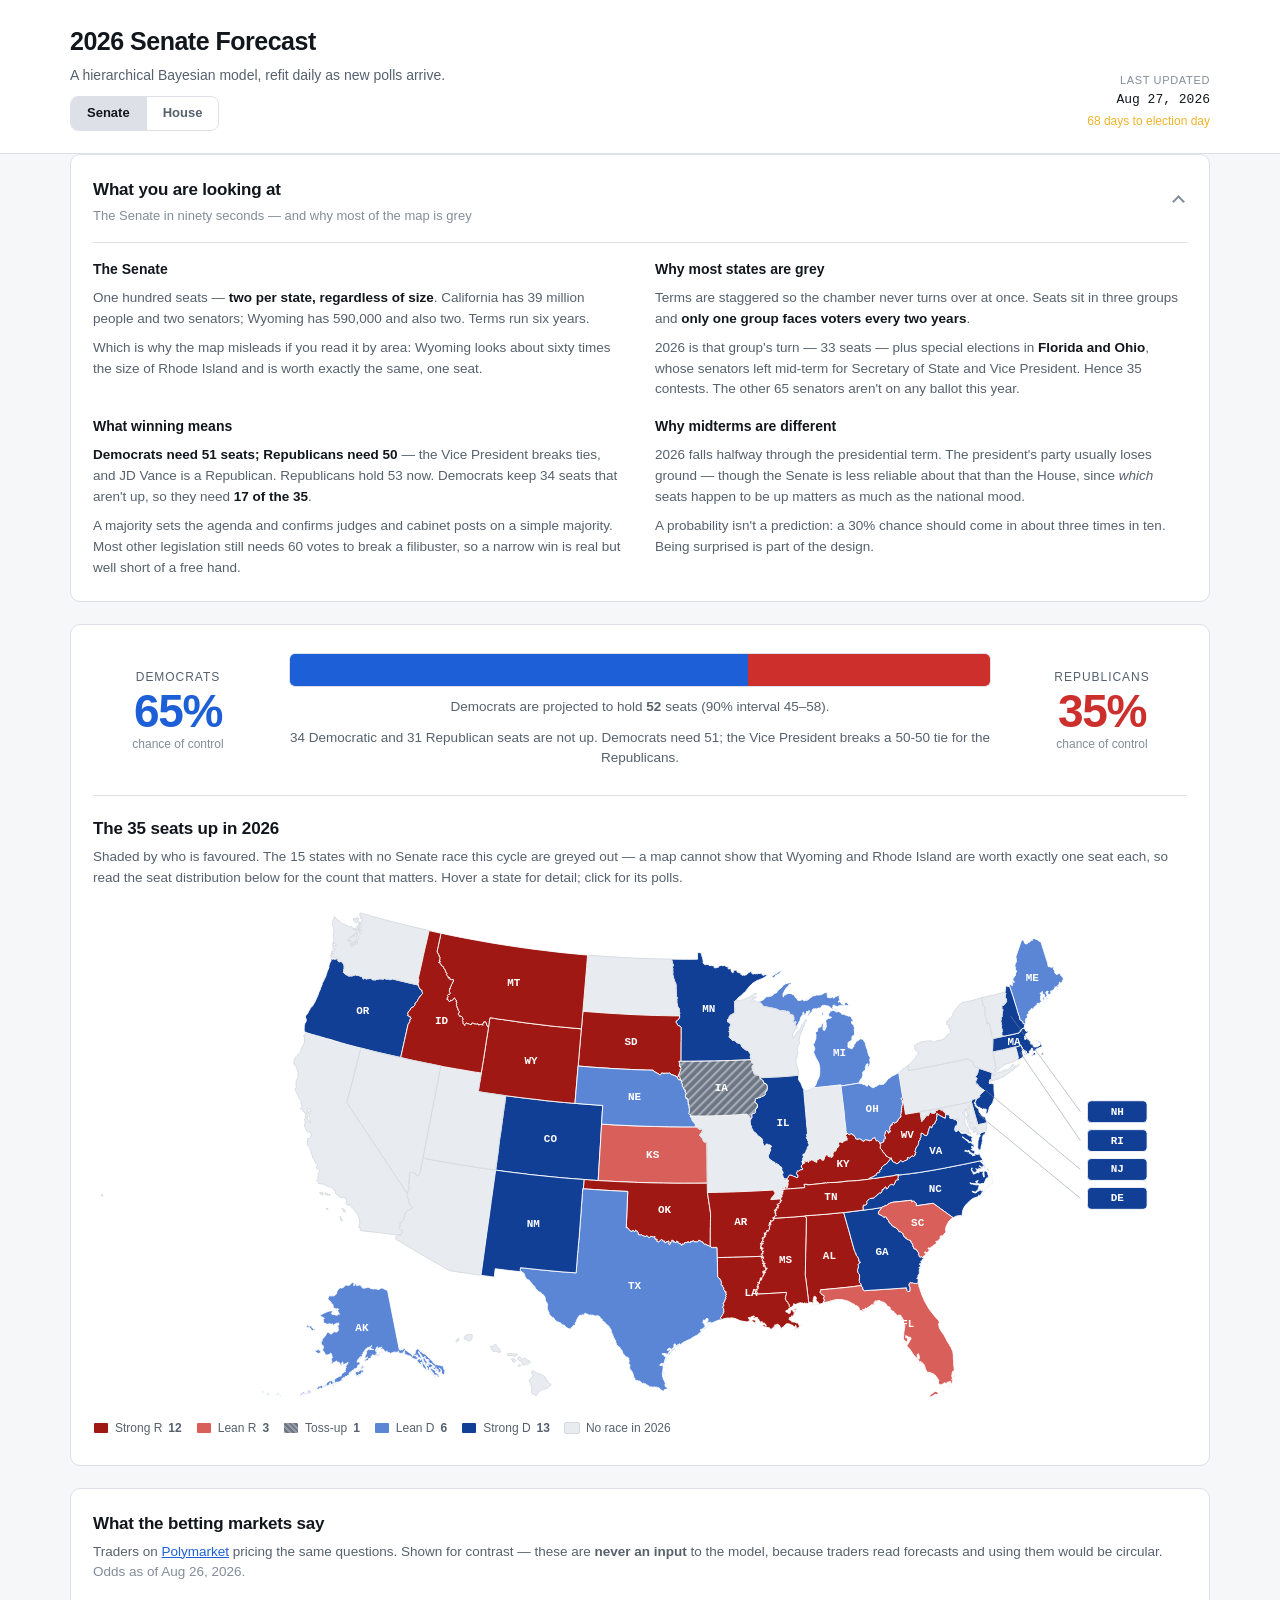
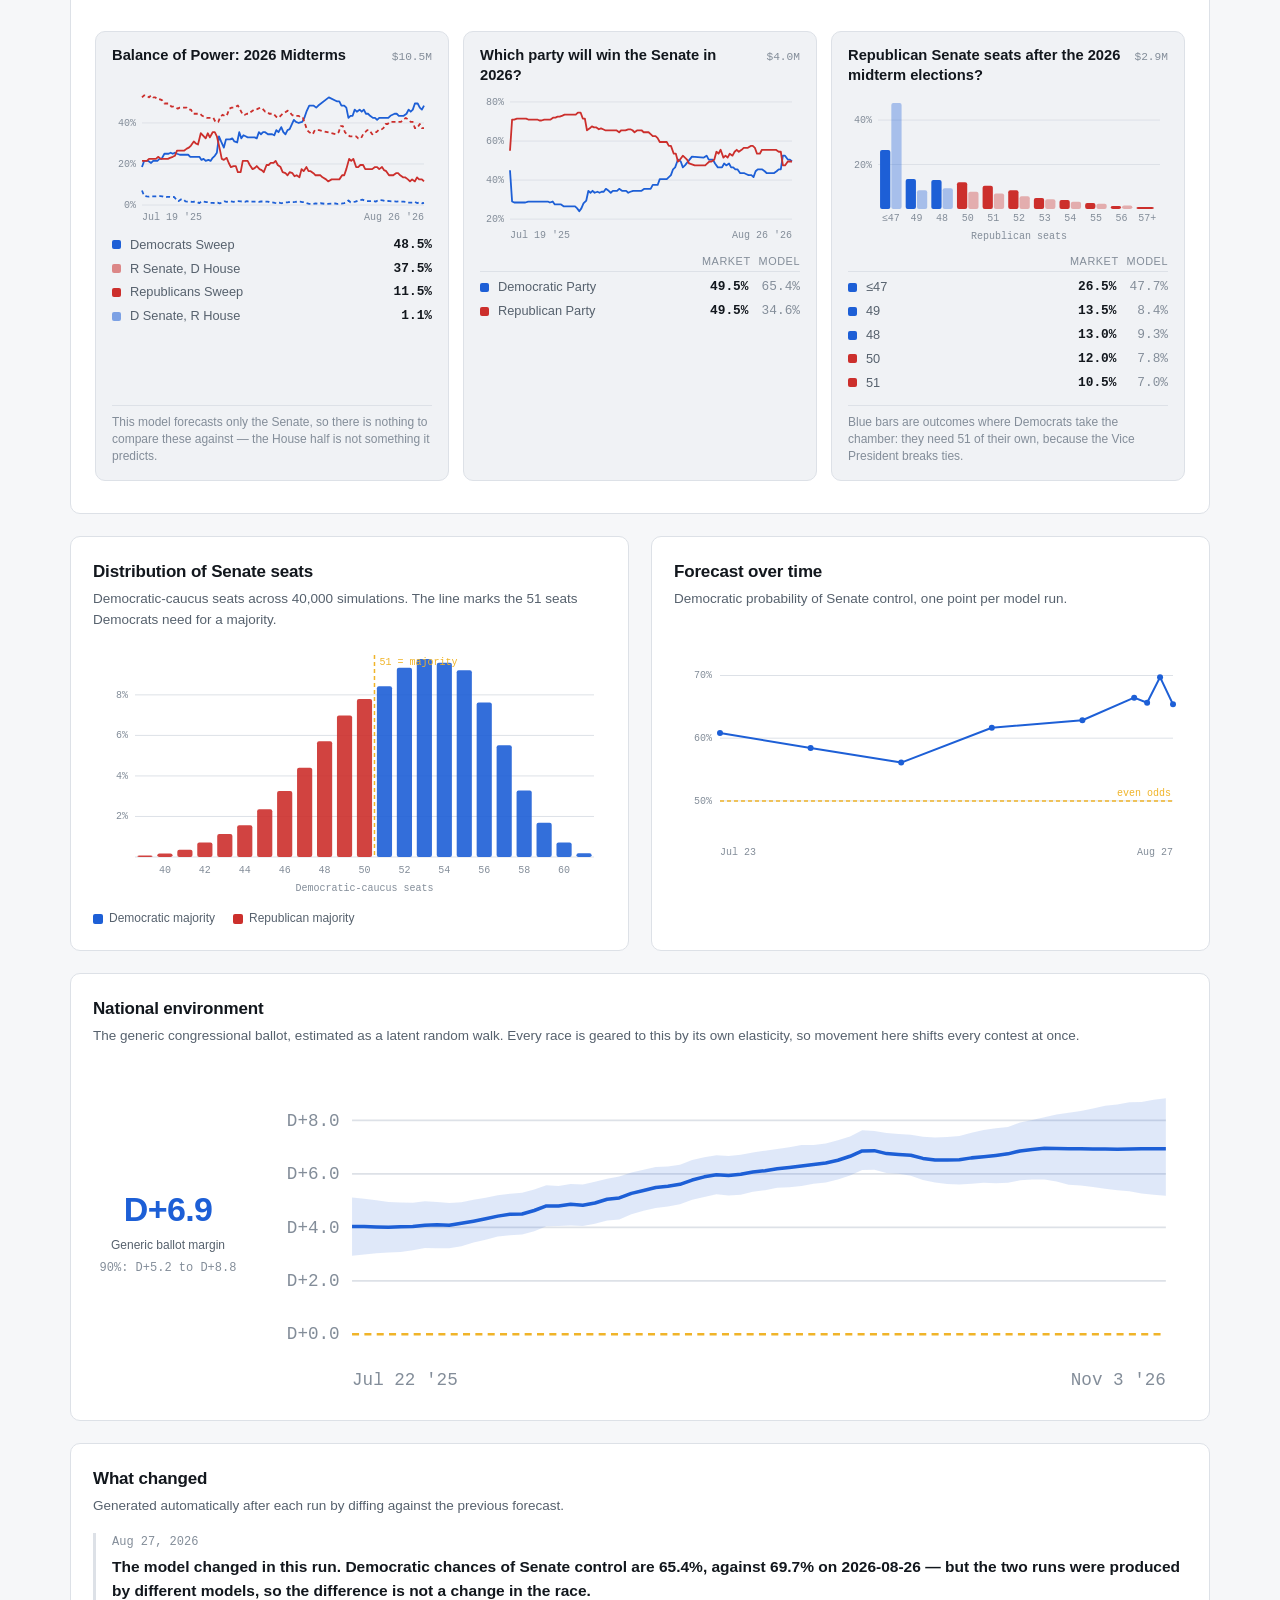
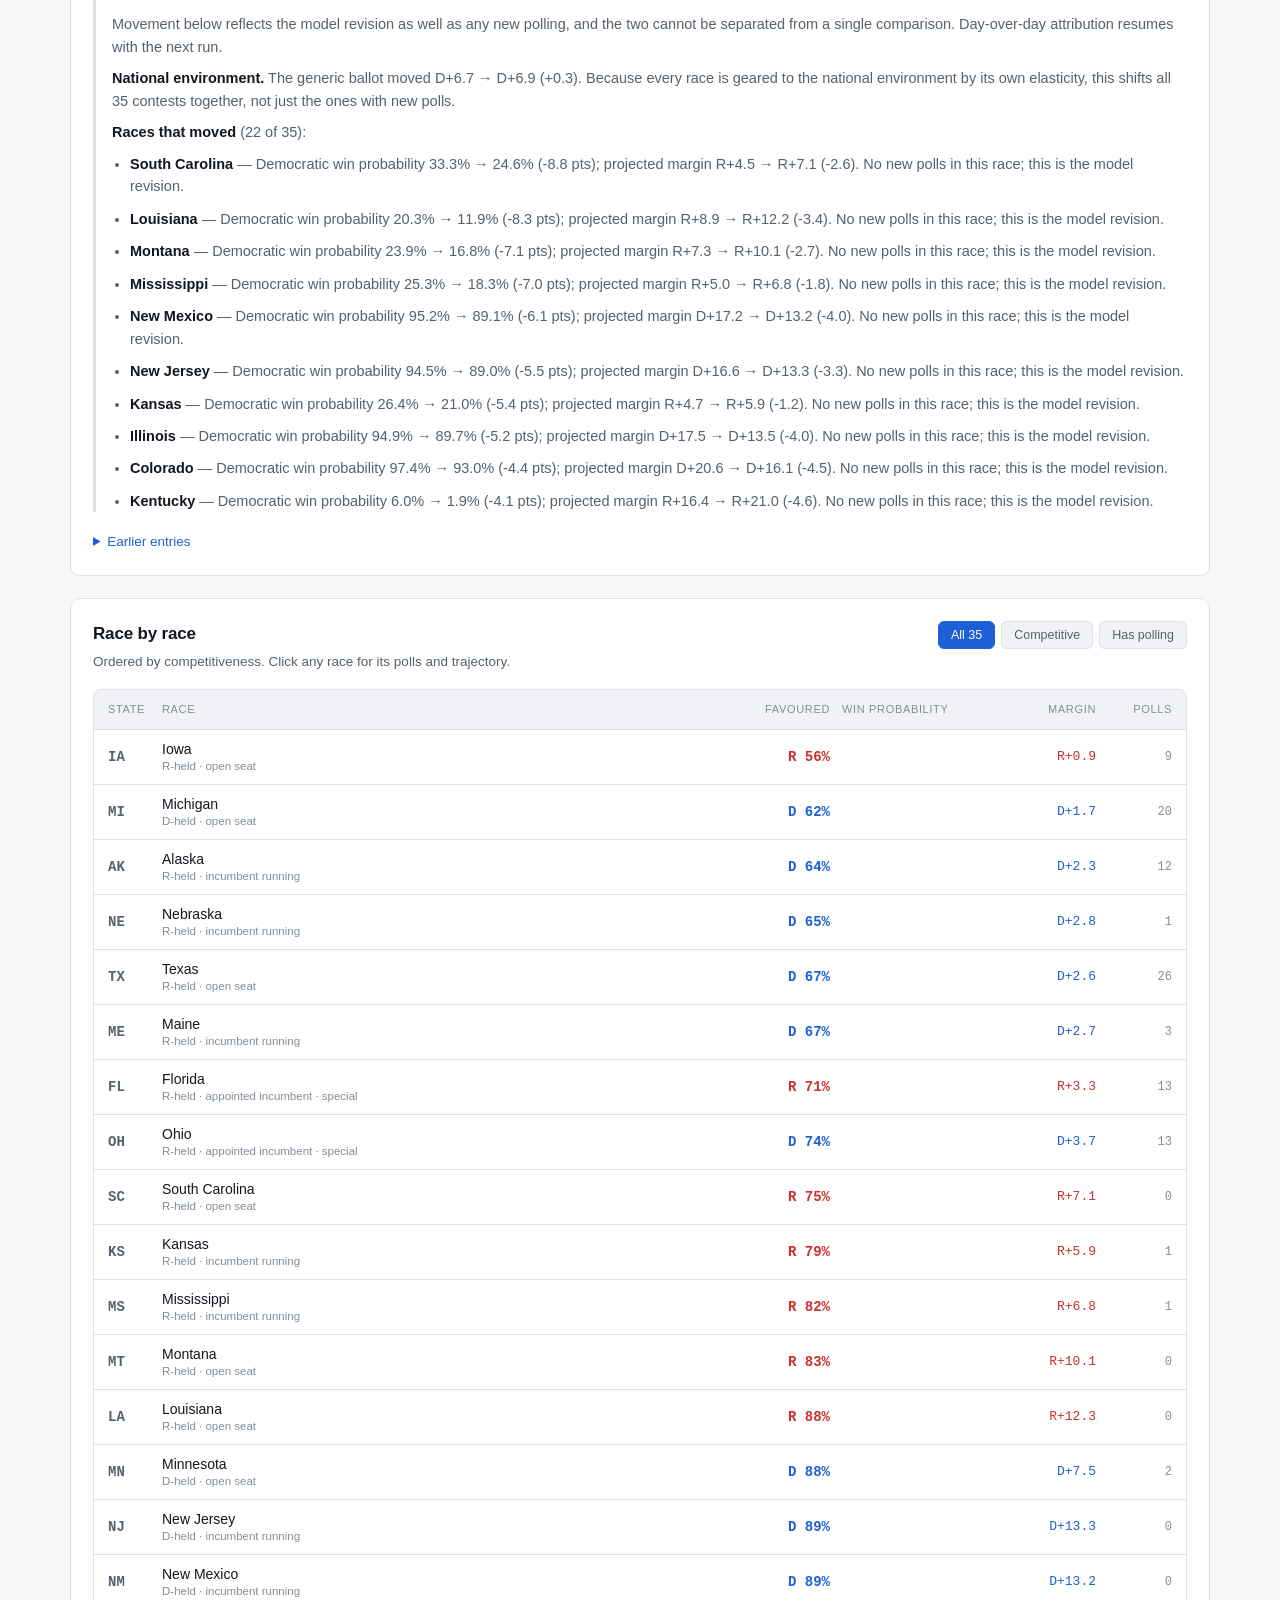
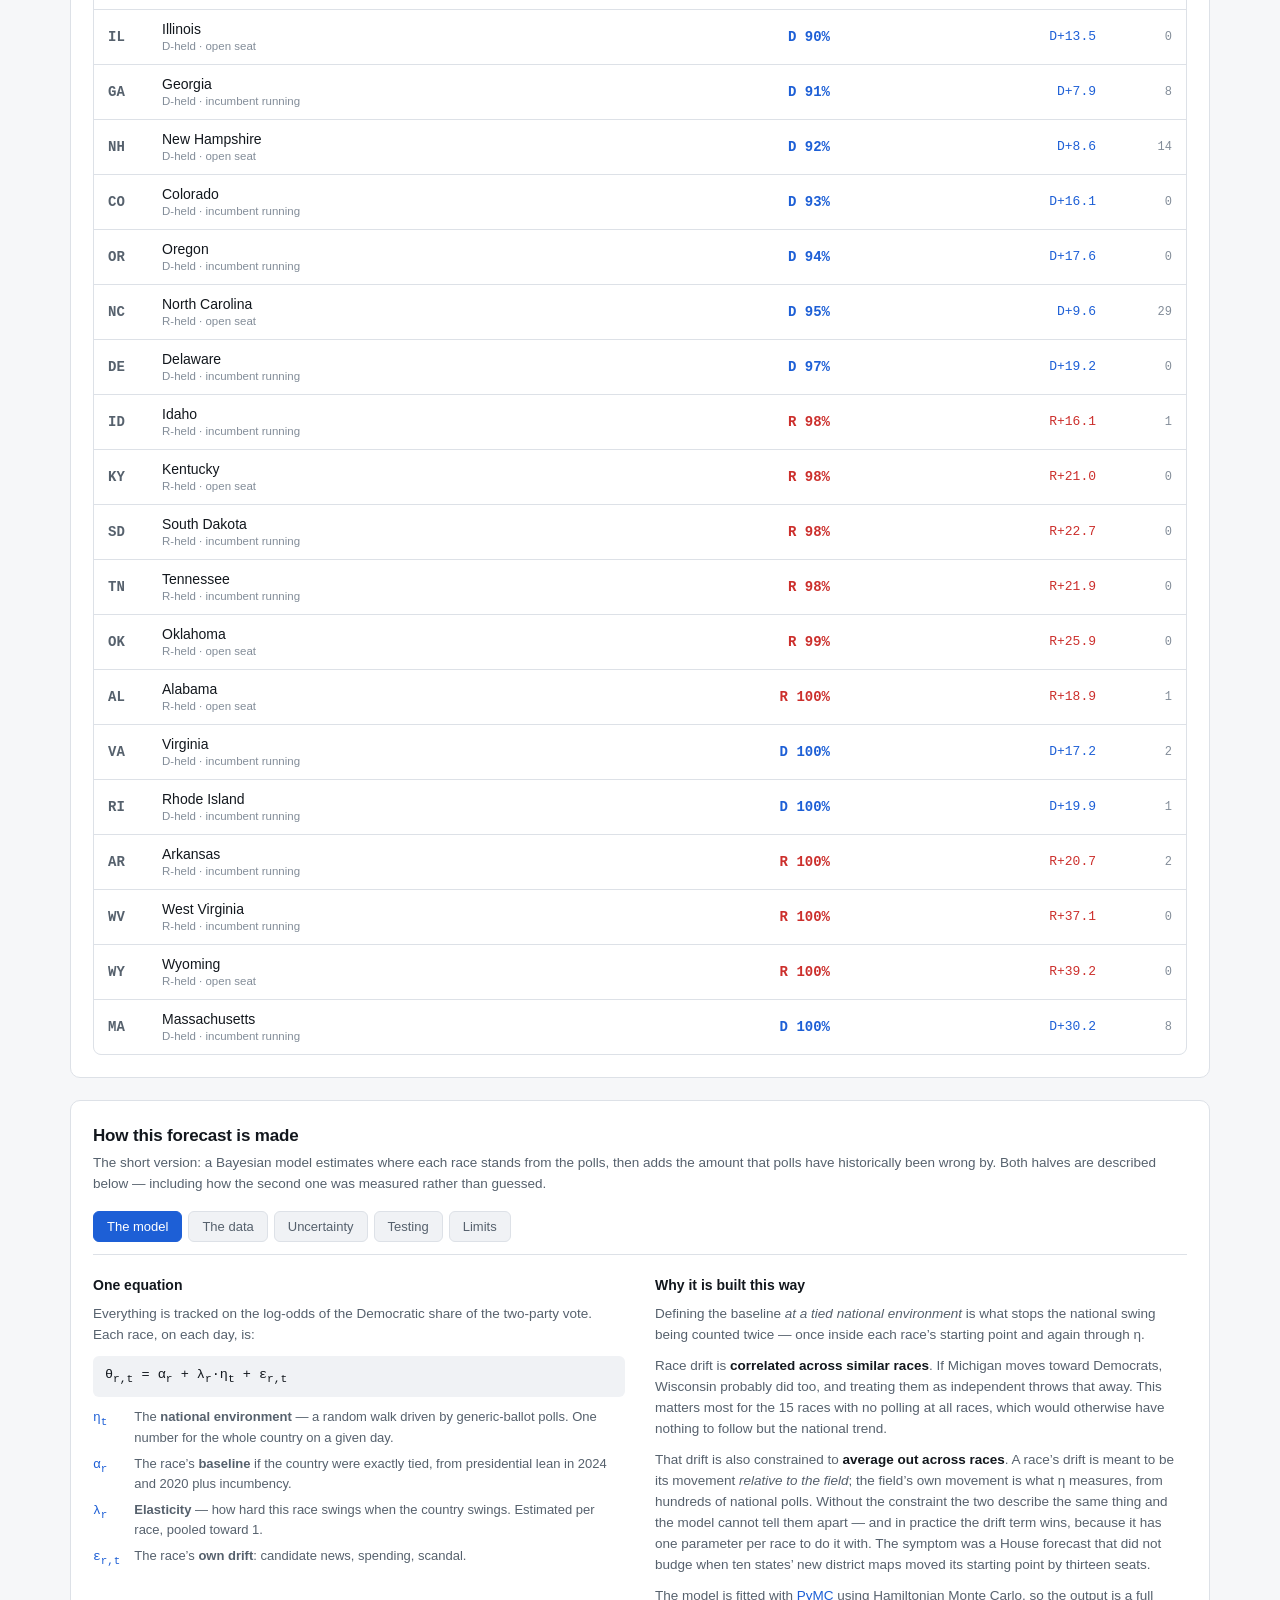
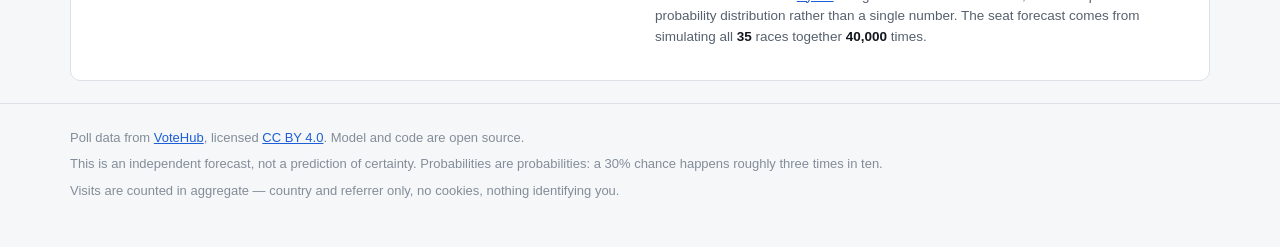
==== site/index.html @ 383a98c6 "Correct a district count I had overstated in three places "Wyoming's single seat is larger than the " ====
<!DOCTYPE html>
<html lang="en">
<head>
<meta charset="utf-8">
<meta name="viewport" content="width=device-width, initial-scale=1">
<title>2026 Senate Forecast</title>
<meta name="description" content="A hierarchical Bayesian forecast of the 2026 U.S. Senate elections, updated daily.">
<link rel="icon" href="data:image/svg+xml,<svg xmlns='http://www.w3.org/2000/svg' viewBox='0 0 100 100'><text y='.9em' font-size='90'>🗳️</text></svg>">
<link rel="stylesheet" href="css/style.css">
</head>
<body>

<header class="site-header">
  <div class="wrap header-inner">
    <div>
      <h1 id="site-title">2026 Senate Forecast</h1>
      <p class="tagline">A hierarchical Bayesian model, refit daily as new polls arrive.</p>
      <!-- Hidden until a House forecast exists in site/data. A switcher with
           one working option would be furniture pretending to be a control. -->
      <div id="chamber-switch" class="chamber-switch" role="tablist"
           aria-label="Choose a chamber" hidden>
        <button class="chamber-tab active" role="tab" data-chamber="senate"
                aria-selected="true">Senate</button>
        <button class="chamber-tab" role="tab" data-chamber="house"
                aria-selected="false">House</button>
      </div>
    </div>
    <div class="updated">
      <span class="updated-label">Last updated</span>
      <span id="last-updated" class="updated-value">—</span>
      <span id="days-left" class="days-left"></span>
    </div>
  </div>
</header>

<div id="load-error" class="wrap error-banner" hidden></div>

<main class="wrap" id="main" hidden>

  <!-- ============ PRIMER ============ -->
  <details class="card primer" id="primer" open>
    <summary class="primer-summary">
      <span>
        <span class="primer-title">What you are looking at</span>
        <span class="primer-sub">The Senate in ninety seconds — and why most of the map is grey</span>
      </span>
      <span class="primer-toggle" aria-hidden="true"></span>
    </summary>

    <div class="primer-grid">
      <div class="primer-item">
        <h3>The Senate</h3>
        <p>
          One hundred seats — <strong>two per state, regardless of size</strong>. California
          has 39 million people and two senators; Wyoming has 590,000 and also two. Terms
          run six years.
        </p>
        <p>
          Which is why the map misleads if you read it by area: Wyoming looks about sixty
          times the size of Rhode Island and is worth exactly the same, one seat.
        </p>
      </div>

      <div class="primer-item">
        <h3>Why most states are grey</h3>
        <p>
          Terms are staggered so the chamber never turns over at once. Seats sit in three
          groups and <strong>only one group faces voters every two years</strong>.
        </p>
        <p>
          2026 is that group's turn — 33 seats — plus special elections in
          <strong>Florida and Ohio</strong>, whose senators left mid-term for Secretary of
          State and Vice President. Hence 35 contests. The other 65 senators aren't on any
          ballot this year.
        </p>
      </div>

      <div class="primer-item">
        <h3>What winning means</h3>
        <p>
          <strong>Democrats need 51 seats; Republicans need 50</strong> — the Vice
          President breaks ties, and JD Vance is a Republican. Republicans hold 53 now.
          Democrats keep 34 seats that aren't up, so they need <strong>17 of the 35</strong>.
        </p>
        <p>
          A majority sets the agenda and confirms judges and cabinet posts on a simple
          majority. Most other legislation still needs 60 votes to break a filibuster, so
          a narrow win is real but well short of a free hand.
        </p>
      </div>

      <div class="primer-item">
        <h3>Why midterms are different</h3>
        <p>
          2026 falls halfway through the presidential term. The president's party usually
          loses ground — though the Senate is less reliable about that than the House,
          since <em>which</em> seats happen to be up matters as much as the national mood.
        </p>
        <p>
          A probability isn't a prediction: a 30% chance should come in about three times
          in ten. Being surprised is part of the design.
        </p>
      </div>
    </div>
  </details>

  <!-- ============ HEADLINE + MAP ============ -->
  <section class="hero card">
    <div class="hero-probs">
      <div class="prob-block dem">
        <div class="prob-party">Democrats</div>
        <div class="prob-value" id="dem-prob">—</div>
        <div class="prob-caption">chance of control</div>
      </div>
      <div class="prob-bar-wrap">
        <div class="prob-bar">
          <div class="prob-bar-dem" id="prob-bar-dem"></div>
          <div class="prob-bar-rep" id="prob-bar-rep"></div>
        </div>
        <p class="prob-note" id="seats-note">—</p>
        <p class="prob-note subtle" id="tiebreak-note"></p>
      </div>
      <div class="prob-block rep">
        <div class="prob-party">Republicans</div>
        <div class="prob-value" id="rep-prob">—</div>
        <div class="prob-caption">chance of control</div>
      </div>
    </div>

    <div class="map-block" id="senate-map-block">
      <h2 class="map-title">The 35 seats up in 2026</h2>
      <p class="card-sub">
        Shaded by who is favoured. The 15 states with no Senate race this cycle are
        greyed out — a map cannot show that Wyoming and Rhode Island are worth exactly
        one seat each, so read the seat distribution below for the count that matters.
        Hover a state for detail; click for its polls.
      </p>
      <div class="map-holder">
        <div id="us-map" class="us-map"></div>
        <div id="map-tooltip" class="map-tooltip" role="status" aria-live="polite" hidden></div>
      </div>
      <div id="map-legend" class="map-legend"></div>
      <p id="map-hint" class="card-sub subtle map-hint" hidden>
        On a small screen the map is an overview only — state labels would be about
        three pixels tall. Use the race table below for the detail on any contest.
      </p>
    </div>

    <div class="map-block" id="house-map-block" hidden>
      <p class="card-sub subtle" id="house-map-note">
        <strong>These are the 2026 districts.</strong> Ten states redrew their
        congressional boundaries mid-decade — Texas, California, Florida, Ohio, North
        Carolina, Missouri, Tennessee, Louisiana, Alabama and Utah, covering 181 of the
        435 seats. Every lean below is measured on the new lines, so a district number
        here is not comparable with the same number in an earlier cycle. Under the old map
        Harris carried 203 districts; under this one, 200. District presidential results
        for the 2026 maps come from
        <a href="https://www.the-downballot.com/p/the-downballot-releases-presidential"
           rel="noopener nofollow" target="_blank">The Downballot</a>.
      </p>
      <h2 class="map-title">All 435 seats</h2>
      <p class="card-sub">
        One square per district, all the same size, grouped by state. Districts hold
        equal numbers of people but wildly unequal amounts of land, so a normal map
        would give nearly all its ink to the emptiest seats and shrink the ones that
        decide the chamber to specks. Paler squares are districts with no polling of
        their own — most of the House — where the forecast comes from how the district
        voted for president and where the national mood has moved since.
        Hover for detail; click for the full record.
      </p>
      <div class="map-holder">
        <div id="house-map" class="us-map"></div>
        <div id="house-map-tooltip" class="map-tooltip" role="status" aria-live="polite" hidden></div>
      </div>
      <div id="house-map-legend" class="map-legend"></div>
      <p id="house-map-hint" class="card-sub subtle map-hint" hidden>
        On a small screen each district is about three pixels across — an overview
        only, and too small to tap. Use the district table below for any single seat.
      </p>
    </div>
  </section>

  <!-- ============ PREDICTION MARKETS ============ -->
  <section id="markets" class="card" hidden>
    <div class="markets-head">
      <div>
        <h2>What the betting markets say</h2>
        <p class="card-sub">
          Traders on <a id="markets-source-link" href="https://polymarket.com"
          rel="noopener nofollow" target="_blank">Polymarket</a> pricing the same
          questions. Shown for contrast &mdash; these are
          <strong>never an input</strong> to the model, because traders read
          forecasts and using them would be circular.
          <span id="markets-fetched" class="subtle"></span>
        </p>
      </div>
      <div class="carousel-nav">
        <button id="markets-prev" class="carousel-btn" type="button"
                aria-label="Previous market">&#8249;</button>
        <button id="markets-next" class="carousel-btn" type="button"
                aria-label="Next market">&#8250;</button>
      </div>
    </div>

    <div id="markets-track" class="carousel" tabindex="0"
         role="region" aria-label="Prediction markets, scrollable"></div>
    <div id="markets-dots" class="carousel-dots" role="tablist"
         aria-label="Choose a market"></div>
  </section>

  <!-- ============ CHARTS ============ -->
  <section class="grid-2">
    <div class="card">
      <h2 id="seat-chart-title">Distribution of Senate seats</h2>
      <p class="card-sub">Democratic-caucus seats across <span id="n-sims">—</span> simulations. The line marks the <span id="majority-seats">51</span> seats Democrats need for a majority.</p>
      <div id="seat-chart" class="chart"></div>
      <p id="seat-caveat" class="card-sub subtle" hidden>
        <strong>Why this is so wide.</strong> Most of the spread is one number: how far
        the national mood on election day can sit from where the polls have it. Across
        the last 13 midterms the generic ballot has missed the actual national House vote
        by about 3.5 points, and because 51 districts sit within five points of the line,
        roughly five seats change hands for every point it misses by. The error scales
        here are fitted on past House polling rather than borrowed from the Senate — which
        made this interval wider, not narrower.
      </p>
      <div class="legend">
        <span><i class="swatch dem"></i>Democratic majority</span>
        <span><i class="swatch rep"></i>Republican majority</span>
      </div>
    </div>

    <div class="card">
      <h2>Forecast over time</h2>
      <p class="card-sub" id="history-sub">Democratic probability of Senate control, one point per model run.</p>
      <div id="history-chart" class="chart"></div>
      <p class="card-sub subtle" id="history-empty" hidden>The trend line appears once the model has run on more than one day.</p>
    </div>
  </section>

  <!-- ============ NATIONAL ============ -->
  <section class="card">
    <h2>National environment</h2>
    <p class="card-sub">The generic congressional ballot, estimated as a latent random walk. Every race is geared to this by its own elasticity, so movement here shifts every contest at once.</p>
    <div class="national-row">
      <div class="national-stat">
        <div class="national-value" id="gb-margin">—</div>
        <div class="national-label">Generic ballot margin</div>
        <div class="national-range" id="gb-range">—</div>
      </div>
      <div id="national-chart" class="chart flex-1"></div>
    </div>
  </section>

  <!-- ============ COMMENTARY ============ -->
  <section class="card">
    <h2>What changed</h2>
    <p class="card-sub">Generated automatically after each run by diffing against the previous forecast.</p>
    <div id="commentary-latest" class="commentary"></div>
    <details id="commentary-archive-wrap" class="archive">
      <summary>Earlier entries</summary>
      <div id="commentary-archive"></div>
    </details>
  </section>

  <!-- ============ RACES ============ -->
  <section class="card">
    <div class="races-head">
      <div>
        <h2>Race by race</h2>
        <p class="card-sub">Ordered by competitiveness. Click any race for its polls and trajectory.</p>
      </div>
      <div class="filters">
        <button class="filter active" data-filter="all" id="filter-all">All</button>
        <button class="filter" data-filter="competitive">Competitive</button>
        <button class="filter" data-filter="polled">Has polling</button>
      </div>
    </div>
    <div id="race-list" class="race-list"></div>
  </section>

  <!-- ============ METHOD ============ -->
  <section class="card method">
    <h2>How this forecast is made</h2>
    <p class="card-sub">
      The short version: a Bayesian model estimates where each race stands from the polls,
      then adds the amount that polls have historically been wrong by. Both halves are
      described below — including how the second one was measured rather than guessed.
    </p>

    <div class="method-nav" id="method-nav">
      <button class="method-tab active" data-panel="m-model">The model</button>
      <button class="method-tab" data-panel="m-house" id="method-tab-house" hidden>The House</button>
      <button class="method-tab" data-panel="m-data">The data</button>
      <button class="method-tab" data-panel="m-uncertainty">Uncertainty</button>
      <button class="method-tab" data-panel="m-testing">Testing</button>
      <button class="method-tab" data-panel="m-limits">Limits</button>
    </div>

    <!-- ---------- the model ---------- -->
    <div class="method-panel" id="m-model">
      <div class="method-cols">
        <div>
          <h3>One equation</h3>
          <p>Everything is tracked on the log-odds of the Democratic share of the two-party
          vote. Each race, on each day, is:</p>
          <p class="formula">&theta;<sub>r,t</sub> = &alpha;<sub>r</sub> + &lambda;<sub>r</sub>&middot;&eta;<sub>t</sub> + &epsilon;<sub>r,t</sub></p>
          <dl class="term-list">
            <dt>&eta;<sub>t</sub></dt>
            <dd>The <strong>national environment</strong> &mdash; a random walk driven by
            generic-ballot polls. One number for the whole country on a given day.</dd>
            <dt>&alpha;<sub>r</sub></dt>
            <dd>The race&rsquo;s <strong>baseline</strong> if the country were exactly tied,
            from presidential lean in 2024 and 2020 plus incumbency.</dd>
            <dt>&lambda;<sub>r</sub></dt>
            <dd><strong>Elasticity</strong> &mdash; how hard this race swings when the
            country swings. Estimated per race, pooled toward 1.</dd>
            <dt>&epsilon;<sub>r,t</sub></dt>
            <dd>The race&rsquo;s <strong>own drift</strong>: candidate news, spending,
            scandal.</dd>
          </dl>
        </div>
        <div>
          <h3>Why it is built this way</h3>
          <p>Defining the baseline <em>at a tied national environment</em> is what stops the
          national swing being counted twice &mdash; once inside each race&rsquo;s starting
          point and again through &eta;.</p>
          <p>Race drift is <strong>correlated across similar races</strong>. If Michigan
          moves toward Democrats, Wisconsin probably did too, and treating them as
          independent throws that away. This matters most for the
          <span id="m-unpolled">unpolled</span> races, which would otherwise have nothing to
          follow but the national trend.</p>
          <p>That drift is also constrained to <strong>average out across races</strong>.
          A race&rsquo;s drift is meant to be its movement <em>relative to the field</em>;
          the field&rsquo;s own movement is what &eta; measures, from hundreds of national
          polls. Without the constraint the two describe the same thing and the model cannot
          tell them apart &mdash; and in practice the drift term wins, because it has one
          parameter per race to do it with. The symptom was a House forecast that did not
          budge when ten states&rsquo; new district maps moved its starting point by thirteen
          seats.</p>
          <p>The model is fitted with <a href="https://www.pymc.io/" rel="noopener">PyMC</a>
          using Hamiltonian Monte Carlo, so the output is a full probability distribution
          rather than a single number. The seat forecast comes from simulating all
          <strong id="m-nraces">&mdash;</strong> races together
          <strong id="m-nsims">many</strong> times.
        </div>
      </div>
    </div>

    <!-- ---------- the house ---------- -->
    <div class="method-panel" id="m-house" hidden>
      <div class="method-cols">
        <div>
          <h3>Why the House is a different problem</h3>
          <p>The Senate has 35 contests, most of them polled repeatedly. The House has 435,
          and <strong id="mh-unpolled">&mdash;</strong> of them have never been polled at
          all &mdash; not once, by anyone. Nobody commissions a poll of a district that is
          not close.</p>
          <p>So for nine seats in ten there is no polling to average. What the model has
          instead is <strong>how the district voted for president in 2024</strong>, and how
          far the national mood has moved since. That is not a weakness of this model in
          particular; it is what a House forecast <em>is</em>. The map above draws unpolled
          districts paler so you can see how much of the chamber that covers.</p>

          <h3 class="method-subhead">Getting the districts themselves right</h3>
          <p>Presidential results are published by state, not by congressional district, so
          the district numbers have to be constructed. Ten states also redrew their
          boundaries part-way through the decade &mdash; Texas, California, Florida, Ohio,
          North Carolina, Missouri, Tennessee, Louisiana, Alabama and Utah, covering
          <strong>181 of the 435 seats</strong>.</p>
          <p>That matters more than it sounds. A forecast built on the old boundaries is not
          slightly out of date; for those states it is scoring districts that will not appear
          on anyone&rsquo;s ballot. Under the previous map Harris carried 203 districts;
          under the one being voted on, 200. Every number here uses the new lines, which
          also means a district number is not the same place it was in an earlier cycle.</p>
        </div>
        <div>
          <h3>Why a grid of squares instead of a map</h3>
          <p>Congressional districts are drawn to hold roughly equal numbers of
          <em>people</em>, which leaves them wildly unequal in <em>area</em>. Wyoming&rsquo;s
          single seat covers more ground than the dozen or so that cover New York City.</p>
          <p>Shade a real map of those shapes and almost all of the colour goes to the
          emptiest places, while the seats that actually decide control shrink to specks.
          So every district here is one square of the same size. It is the only arrangement
          in which the picture and the arithmetic agree &mdash; each seat counts once,
          and looks like it counts once.</p>
          <p class="subtle">The layout is computed from the same state outlines the Senate
          map uses, so the two pictures cannot drift apart. States sit roughly where they
          belong; within a state, square order is not geography.</p>

          <h3 class="method-subhead">The House is measured on its own history</h3>
          <p>House polls are not Senate polls. District surveys are smaller &mdash; a median
          of about 500 people against 735 &mdash; and they miss by more. Every error scale on
          this page is fitted from House races specifically, not borrowed from the Senate.
          Doing that honestly made the interval <em>wider</em>, not narrower.</p>
        </div>
      </div>
    </div>

    <!-- ---------- the data ---------- -->
    <div class="method-panel" id="m-data" hidden>
      <div class="method-cols">
        <div>
          <h3>Where the polls come from</h3>
          <p>Every poll is pulled from the
          <a href="https://votehub.com/polls/api/" rel="noopener">VoteHub Polling API</a>,
          which aggregates hundreds of pollsters and publishes under a Creative Commons
          licence. This run used <strong id="m-racepolls">&mdash;</strong> state polls and
          <strong id="m-genpolls">&mdash;</strong> generic-ballot polls from
          <strong id="m-pollsters">&mdash;</strong> pollsters.</p>
          <p>Polls are dated to the <em>middle of their field period</em> rather than their
          publication date: a poll tells you about opinion while it was being taken.</p>
          <h3 class="method-subhead">One survey, one poll</h3>
          <p>A pollster testing several possible matchups publishes several rows, and they
          are not several polls &mdash; they are one sample of one set of people, asked more
          than one question. One Michigan survey of 1,163 voters arrived as five rows, three
          of them naming Democrats who lost the primary. Counting those separately both
          overstates how much evidence there is and credits a party with a candidate who is
          not on the ballot.</p>
          <p>Each survey is therefore reduced to a single reading, preferring the matchup
          that is actually happening. Who that is comes from the polls themselves: once a
          primary is settled, pollsters stop testing the losers. Where a primary genuinely
          has not happened yet, the readings are averaged rather than chosen between.</p>
          <p>This is why a race can show fewer polls than you might expect. Maine counts
          three, not thirty-four: its nominee changed in July, and every earlier survey there
          measured a contest between different people.</p>

          <h3 class="method-subhead">What gets thrown away</h3>
          <p>Primary polls, polls older than the window, samples under 100, and any poll that
          cannot be reduced to a single Democrat-versus-Republican matchup. Candidate names
          carry no party in the feed, so an explicit roster maps them &mdash; and when a name
          is unrecognised the poll is <strong>skipped rather than guessed at</strong>. A
          wrong party assignment would corrupt a race&rsquo;s entire history; a skipped poll
          only loses information.</p>
        </div>
        <div>
          <h3>How each poll is adjusted</h3>
          <p>Polls are not neutral instruments, so the model estimates and removes three
          biases before believing them:</p>
          <ul class="method-list">
            <li><strong>House effects.</strong> Each frequent pollster gets its own
            persistent lean, constrained to average out across all pollsters &mdash;
            otherwise &ldquo;everyone leans Democratic&rdquo; and &ldquo;the race is more
            Democratic&rdquo; would be indistinguishable.</li>
            <li><strong>Voter screen.</strong> Registered-voter and adult samples are
            corrected relative to likely voters.</li>
            <li><strong>Partisan sponsorship.</strong> Polls released by campaigns and
            aligned groups are corrected back toward the centre.</li>
          </ul>
          <p>A pollster needs at least three polls before earning its own house effect. Give
          a one-off pollster a free parameter and it simply absorbs that poll&rsquo;s own
          noise, which makes every individual poll look more informative than it is.</p>
        </div>
      </div>
    </div>

    <!-- ---------- uncertainty ---------- -->
    <div class="method-panel" id="m-uncertainty" hidden>
      <div class="method-cols">
        <div>
          <h3>Polls are wrong together, not separately</h3>
          <p>This is the part that decides whether the headline number is honest.</p>
          <p>If every race could err independently, those errors would cancel across the
          map and the seat forecast would be absurdly confident. They do not. When polls miss
          in Ohio they tend to miss the same way in Iowa. So on top of the model&rsquo;s
          estimate, the simulation adds two errors:</p>
          <ul class="method-list">
            <li><strong>A national miss</strong> of about
            <strong id="m-nat">&mdash;</strong> points, applied identically to every race.
            This is what fattens the tails of the seat distribution.</li>
            <li><strong>A race-specific miss</strong> of about
            <strong id="m-state">&mdash;</strong> points, correlated between
            <span id="m-unit-plural">states</span> that vote alike and only partly cancelling
            across the map.</li>
          </ul>
          <p>Together, roughly <strong id="m-total">&mdash;</strong> points of margin per
          race &mdash; which is why even a comfortable-looking lead is not a safe seat.</p>
        </div>
        <div>
          <h3>These numbers were measured, not chosen</h3>
          <p>They come from <strong id="m-calpolls">&mdash;</strong>
          <span id="m-calchamber">Senate</span> polls across
          <strong id="m-calcycles">&mdash;</strong> past election cycles, each paired with
          the result that actually happened. Each chamber is measured against its own
          history: House districts miss by more than states do, and are polled with smaller
          samples, so borrowing the Senate&rsquo;s figures would understate them.</p>
          <table class="method-table" id="m-caltable"></table>
          <p class="subtle method-note">Source: <span id="m-calsource">&mdash;</span>.
          Earlier versions of this model used figures taken from the published literature.
          They were wrong in both directions at once: overstating how much states miss
          <em>together</em>, understating how much they miss <em>individually</em>.</p>
        </div>
      </div>
    </div>

    <!-- ---------- testing ---------- -->
    <div class="method-panel" id="m-testing" hidden>
      <div class="method-cols">
        <div>
          <h3>Does a 70% call win 70% of the time?</h3>
          <p>A forecast that says 70% and is right 95% of the time is just as broken as one
          that is right 40% of the time. So the model is scored against
          <strong id="m-btraces">&mdash;</strong> real
          <span id="m-btchamber">Senate</span> races from
          <strong id="m-btcycles">&mdash;</strong> past cycles, where the answer is known.</p>
          <table class="method-table" id="m-reliability"></table>
          <p class="subtle method-note">Left: what the model said. Right: what happened.
          Closer together is better.</p>
        </div>
        <div>
          <h3>Two different tests</h3>
          <p><strong>Against past elections.</strong> Brier score
          <strong id="m-brier">&mdash;</strong> &mdash; an improvement of
          <strong id="m-skill">&mdash;</strong> on simply calling every race for whoever
          leads the polls. How often the true result landed inside each interval:</p>
          <div id="m-coverage" class="coverage-rows"></div>
          <p><strong>Against polls it has not seen.</strong> The model is also refit on older
          polls and asked to predict recent ones it was never shown. That catches a different
          failure: a model that has learned this cycle&rsquo;s noise rather than its signal.</p>
          <p class="subtle">Neither test can prove the 2026 forecast is right. They establish
          that this method has been honest about its own uncertainty in the past, which is
          the most anyone can claim before an election happens.</p>
        </div>
      </div>
    </div>

    <!-- ---------- limits ---------- -->
    <div class="method-panel" id="m-limits" hidden>
      <div class="method-cols">
        <div>
          <h3>What this cannot do</h3>
          <ul class="method-list">
            <li><strong>It cannot know whether the polls are biased this year.</strong> The
            error model is calibrated to how wrong polls have been <em>on average</em> across
            past cycles. A miss larger than anything in that record would not be anticipated
            here.</li>
            <li><strong>Races with no polling rest on fundamentals alone.</strong> Their
            centres come from presidential lean and incumbency, which know nothing about
            candidate quality, fundraising or scandal. Their intervals are wide for good
            reason.</li>
            <li><strong>Nebraska is a special case.</strong> Dan Osborn runs as an
            independent and has said he would not automatically caucus with either party.
            Chamber arithmetic forces a side, so he is counted with the Democrats. Read that
            race, and its contribution to the seat total, with the caveat in mind.
            California&rsquo;s 3rd district poses the same problem in the House.</li>
            <li><strong>Who gets polled is not random.</strong> Pollsters survey close races,
            and campaigns release polls they like. In the House that bites hardest: the
            handful of districts with any polling at all currently run about two and a half
            points more Democratic than their own history suggests, and the model carries
            some of that across to similar districts. If those polls are a fair sample of
            what is happening, that is information. If they are a selected one, it is
            optimism.</li>
            <li><strong>The generic ballot has leaned one way before.</strong> Across
            thirteen past cycles it overstated the Democratic share of the national House
            vote by about two and a half points on average. The model&rsquo;s uncertainty is
            wide enough to cover a miss that size, but it does not <em>assume</em> one:
            the forecast is centred where the polls are, not where history says polls tend
            to land.</li>
          </ul>
        </div>
        <div>
          <h3>What a probability means</h3>
          <p>A 30% chance is not a prediction that something will not happen. It is a claim
          that in roughly three cycles out of ten, it does. The reliability table under
          <em>Testing</em> is the evidence that these particular probabilities behave that
          way.</p>
          <h3 class="method-subhead">Run diagnostics</h3>
          <p class="subtle">A forecast whose sampler did not converge is not a forecast, so
          these are published on every run.</p>
          <div id="diagnostics" class="diag-grid"></div>
        </div>
      </div>
    </div>
  </section>

</main>

<footer class="site-footer">
  <div class="wrap">
    <p>
      Poll data from <a href="https://votehub.com" rel="noopener">VoteHub</a>, licensed
      <a href="https://creativecommons.org/licenses/by/4.0/" rel="noopener">CC BY 4.0</a>.
      Model and code are open source.
    </p>
    <p class="subtle">This is an independent forecast, not a prediction of certainty. Probabilities are probabilities: a 30% chance happens roughly three times in ten.</p>
    <p class="subtle">Visits are counted in aggregate — country and referrer only, no cookies, nothing identifying you.</p>
  </div>
</footer>

<!-- Race detail drawer -->
<div id="drawer" class="drawer" hidden>
  <div class="drawer-panel" role="dialog" aria-modal="true" aria-labelledby="drawer-title">
    <button class="drawer-close" id="drawer-close" aria-label="Close">&times;</button>
    <h2 id="drawer-title"></h2>
    <div id="drawer-body"></div>
  </div>
</div>

<!-- Visit counting, hosted page only.
     Cookieless and aggregate: totals, countries and referrers, nothing that
     identifies a person. `midterms bundle` strips this, because a file handed
     to someone directly must not phone home — see src/midterms/bundle.py. -->
<script data-goatcounter="https://whyalwaysrose.goatcounter.com/count"
        async src="//gc.zgo.at/count.js"></script>

<script src="js/app.js"></script>
<script src="js/charts.js"></script>
<script src="js/map.js"></script>
<script src="js/districts.js"></script>
<script src="js/markets.js"></script>
</body>
</html>
---- site/css/style.css ----
/* =========================================================================
   2026 Senate Forecast — dashboard styles
   No framework, no build step. Dark by default, light via prefers-color-scheme.
   ========================================================================= */

:root {
  --dem: #4f8ef7;
  --dem-soft: rgba(79, 142, 247, 0.18);
  --dem-line: #7fb0ff;
  --rep: #ef5350;
  --rep-soft: rgba(239, 83, 80, 0.18);
  --rep-line: #ff8a80;

  --bg: #0e1116;
  --bg-elev: #161b22;
  --bg-elev-2: #1c232c;
  --border: #262d38;
  --text: #e6edf3;
  --text-dim: #9aa7b4;
  --text-faint: #6b7885;
  --accent: #f0b429;

  /* Diverging rating scale for the map.
   *
   * Five steps, two hues either side of a neutral grey midpoint. Validated
   * against the chart surface with the data-viz six checks: worst normal-vision
   * separation among the four solid steps is dE 19.1 and worst CVD separation
   * 14.5, with every step clearing 3:1 contrast on this surface.
   *
   * Seven steps were tried first and failed: near the midpoint the adjacent
   * pairs fell to dE 4-10, well under the 15 floor, which means readers with
   * ordinary colour vision could not separate Lean from Likely. Five steps is
   * what the colour space actually supports here.
   *
   * scripts/check_palette.py re-measures all of this against these values and
   * runs in the test suite, so the finding is checkable rather than a claim in
   * a comment. Point its ORDER at a seven-step ramp and it fails again.
   *
   * Because five buckets have to cover 80-100%, the top one is labelled
   * "Strong", not "Safe" -- see the RATINGS comment in map.js.
   *
   * Toss-up additionally carries a diagonal hatch, so it never depends on
   * colour alone -- it is the one category that sits between the two hues and
   * therefore the one most at risk of being misread. */
  --safe-r: #e03a34;
  --lean-r: #ff9c96;
  --tossup: #79838f;
  --lean-d: #9cc0ff;
  --safe-d: #3b7ae8;
  --no-race: #232a34;
  --no-race-stroke: #2e3745;
  --map-stroke: #0e1116;
  --map-ink: #0e1116;

  --radius: 10px;
  --wrap: 1180px;
  --mono: ui-monospace, "SF Mono", "Cascadia Mono", Menlo, Consolas, monospace;
  --sans: -apple-system, BlinkMacSystemFont, "Segoe UI", Inter, Roboto, Helvetica, Arial, sans-serif;
}

/* Light palette.
 *
 * Declared twice on purpose, because the page has to resolve correctly in three
 * states, not two:
 *   - no explicit choice  -> only prefers-color-scheme separates light from dark
 *   - data-theme="light"  -> an explicit light choice must beat a dark OS
 *   - data-theme="dark"   -> the dark :root above already wins
 *
 * The GitHub Pages deployment never sees a data-theme attribute, so only the
 * media query matters there. The standalone bundle (`midterms bundle`) can be
 * embedded in viewers that do stamp data-theme, and this makes it behave.
 * Components read tokens only, never colours declared inside these blocks. */
@media (prefers-color-scheme: light) {
  :root:not([data-theme="dark"]) {
    --bg: #f6f7f9;
    --bg-elev: #ffffff;
    --bg-elev-2: #f0f2f5;
    --border: #dde1e7;
    --text: #12171d;
    --text-dim: #56616d;
    --text-faint: #838d99;
    --dem: #1d5fd6;
    --dem-line: #1d5fd6;
    --rep: #cc2f2c;
    --rep-line: #cc2f2c;
    --dem-soft: rgba(29, 95, 214, 0.14);
    --rep-soft: rgba(204, 47, 44, 0.14);
  --safe-r: #a01813;
    --lean-r: #d9605a;
    --tossup: #6b7583;
    --lean-d: #5b86d6;
    --safe-d: #123f96;
    --no-race: #e8ebef;
    --no-race-stroke: #d5dae1;
    --map-stroke: #ffffff;
    --map-ink: #ffffff;
  }
}

:root[data-theme="light"] {
  --bg: #f6f7f9;
  --bg-elev: #ffffff;
  --bg-elev-2: #f0f2f5;
  --border: #dde1e7;
  --text: #12171d;
  --text-dim: #56616d;
  --text-faint: #838d99;
  --dem: #1d5fd6;
  --dem-line: #1d5fd6;
  --rep: #cc2f2c;
  --rep-line: #cc2f2c;
  --dem-soft: rgba(29, 95, 214, 0.14);
  --rep-soft: rgba(204, 47, 44, 0.14);
  --safe-r: #a01813;
  --lean-r: #d9605a;
  --tossup: #6b7583;
  --lean-d: #5b86d6;
  --safe-d: #123f96;
  --no-race: #e8ebef;
  --no-race-stroke: #d5dae1;
  --map-stroke: #ffffff;
  --map-ink: #ffffff;
}

* { box-sizing: border-box; }

/* The `hidden` attribute must always win.
 *
 * A class rule that sets `display` is author-origin and silently beats the
 * browser's own `[hidden] { display: none }`. That is what happened to the race
 * drawer: `.drawer { display: flex }` kept a fixed, full-viewport, z-index 50
 * overlay painted over the whole page even while `hidden` was set, so nothing
 * underneath could be clicked. Declaring it globally kills the whole bug class
 * rather than just this one instance. */
[hidden] { display: none !important; }

body {
  margin: 0;
  background: var(--bg);
  color: var(--text);
  font-family: var(--sans);
  font-size: 15px;
  line-height: 1.55;
  -webkit-font-smoothing: antialiased;
}

.wrap { max-width: var(--wrap); margin: 0 auto; padding: 0 20px; }
.subtle { color: var(--text-faint); }
a { color: var(--dem-line); }

/* ---------- header ---------- */
.site-header {
  border-bottom: 1px solid var(--border);
  background: var(--bg-elev);
  padding: 22px 0;
}
.header-inner {
  display: flex; justify-content: space-between;
  align-items: flex-end; gap: 24px; flex-wrap: wrap;
}
h1 { margin: 0; font-size: 25px; letter-spacing: -0.02em; }
.tagline { margin: 4px 0 0; color: var(--text-dim); font-size: 14px; }
.updated { text-align: right; font-size: 13px; }
.updated-label { display: block; color: var(--text-faint); text-transform: uppercase; letter-spacing: 0.06em; font-size: 11px; }
.updated-value { font-family: var(--mono); color: var(--text); }
.days-left { display: block; color: var(--accent); font-size: 12px; margin-top: 2px; }

/* ---------- layout ---------- */
main { padding: 26px 20px 60px; }
section { margin-bottom: 22px; }

.card {
  background: var(--bg-elev);
  border: 1px solid var(--border);
  border-radius: var(--radius);
  padding: 22px;
}
.card h2 { margin: 0 0 4px; font-size: 17px; letter-spacing: -0.01em; }
.card h3 { margin: 0 0 6px; font-size: 14px; color: var(--text); }
.card-sub { margin: 0 0 16px; color: var(--text-dim); font-size: 13.5px; }

.grid-2 { display: grid; grid-template-columns: 1fr 1fr; gap: 22px; }
@media (max-width: 900px) { .grid-2 { grid-template-columns: 1fr; } }

/* ---------- hero ---------- */
.hero { padding: 28px 22px; }
.hero-probs {
  display: grid;
  grid-template-columns: 170px 1fr 170px;
  align-items: center; gap: 26px;
}
@media (max-width: 760px) {
  .hero-probs { grid-template-columns: 1fr 1fr; }
  .prob-bar-wrap { grid-column: 1 / -1; order: 3; }
}
.prob-block { text-align: center; }
.prob-party { font-size: 12px; text-transform: uppercase; letter-spacing: 0.08em; color: var(--text-dim); }
.prob-value { font-size: 46px; font-weight: 650; line-height: 1.05; letter-spacing: -0.03em; font-variant-numeric: tabular-nums; }
.prob-block.dem .prob-value { color: var(--dem); }
.prob-block.rep .prob-value { color: var(--rep); }
.prob-caption { font-size: 12px; color: var(--text-faint); }

.prob-bar {
  display: flex; height: 34px; border-radius: 6px;
  overflow: hidden; border: 1px solid var(--border);
}
.prob-bar-dem { background: var(--dem); }
.prob-bar-rep { background: var(--rep); }
.prob-note { margin: 10px 0 0; text-align: center; font-size: 13.5px; color: var(--text-dim); }

/* ---------- charts ---------- */
.chart { width: 100%; }
.chart svg { display: block; width: 100%; height: auto; overflow: visible; }
.flex-1 { flex: 1; min-width: 0; }

.axis-label { fill: var(--text-faint); font-size: 10px; font-family: var(--mono); }
.grid-line { stroke: var(--border); stroke-width: 1; }
.threshold-line { stroke: var(--accent); stroke-width: 1.5; stroke-dasharray: 4 3; }
.threshold-text { fill: var(--accent); font-size: 10px; font-family: var(--mono); }

.legend { display: flex; gap: 18px; margin-top: 12px; font-size: 12px; color: var(--text-dim); }
.swatch { display: inline-block; width: 10px; height: 10px; border-radius: 2px; margin-right: 6px; vertical-align: middle; }
.swatch.dem { background: var(--dem); }
.swatch.rep { background: var(--rep); }

/* ---------- national ---------- */
.national-row { display: flex; gap: 28px; align-items: center; }
@media (max-width: 760px) { .national-row { flex-direction: column; align-items: stretch; } }
.national-stat { text-align: center; min-width: 150px; }
.national-value { font-size: 34px; font-weight: 650; letter-spacing: -0.02em; font-variant-numeric: tabular-nums; }
.national-label { font-size: 12px; color: var(--text-dim); }
.national-range { font-size: 12px; color: var(--text-faint); font-family: var(--mono); margin-top: 4px; }

/* ---------- commentary ---------- */
.commentary { font-size: 14.5px; }
.commentary .entry { border-left: 3px solid var(--border); padding-left: 16px; margin-bottom: 20px; }
.commentary .entry-date { font-family: var(--mono); font-size: 12px; color: var(--text-faint); }
.commentary .headline { font-size: 15.5px; font-weight: 600; margin: 4px 0 10px; }
.commentary p { margin: 0 0 9px; color: var(--text-dim); }
.commentary ul { margin: 0 0 10px; padding-left: 18px; color: var(--text-dim); }
.commentary li { margin-bottom: 7px; }
.commentary strong { color: var(--text); font-weight: 600; }
.commentary .poll-line { font-family: var(--mono); font-size: 12.5px; color: var(--text-faint); }
/* A poll line explains the race bullet above it, so indent it instead of
   letting it sit as a sibling bullet at the same level. */
.commentary li.poll-line { list-style: none; margin-left: 0.2em; padding-left: 0.9em; border-left: 2px solid var(--border); }
.archive { margin-top: 8px; }
.archive summary { cursor: pointer; color: var(--dem-line); font-size: 13.5px; }
.archive[open] summary { margin-bottom: 16px; }

/* ---------- races ---------- */
.races-head { display: flex; justify-content: space-between; align-items: flex-start; gap: 16px; flex-wrap: wrap; }
.filters { display: flex; gap: 6px; }
.filter {
  background: var(--bg-elev-2); border: 1px solid var(--border); color: var(--text-dim);
  padding: 6px 12px; border-radius: 6px; font-size: 12.5px; cursor: pointer; font-family: inherit;
}
.filter.active { background: var(--dem); border-color: var(--dem); color: #fff; }

.race-list { display: flex; flex-direction: column; gap: 1px; background: var(--border); border: 1px solid var(--border); border-radius: 8px; overflow: hidden; }
.race-row {
  display: grid;
  grid-template-columns: 42px 1fr 96px 150px 92px 64px;
  align-items: center; gap: 12px;
  background: var(--bg-elev); padding: 11px 14px;
  cursor: pointer; border: none; width: 100%; text-align: left;
  font-family: inherit; font-size: 14px; color: var(--text);
}
.race-row:hover { background: var(--bg-elev-2); }
.race-head-row { background: var(--bg-elev-2); font-size: 11px; text-transform: uppercase; letter-spacing: 0.06em; color: var(--text-faint); cursor: default; }
.race-head-row:hover { background: var(--bg-elev-2); }
@media (max-width: 820px) {
  .race-row { grid-template-columns: 38px 1fr 80px 80px; }
  .race-row .col-spark, .race-row .col-polls { display: none; }
}

/* Phones.
 *
 * At 820px the row still reserves 38 + 80 + 80 px of fixed columns plus gaps and
 * padding. On a 375px screen that leaves the race-name column about 27px, which
 * squeezes the name to nothing and pushes the margin column off the right edge.
 * Reclaim the space: trim the page and card gutters, shrink the fixed columns,
 * and step the type down one notch. */
@media (max-width: 520px) {
  main { padding: 18px 12px 48px; }
  .card { padding: 16px 14px; }
  .hero { padding: 20px 14px; }

  .race-row {
    grid-template-columns: 30px 1fr 58px 58px;
    gap: 7px; padding: 10px 9px; font-size: 13px;
  }
  .race-prob { font-size: 12.5px; }
  .race-margin { font-size: 12px; }
  .race-meta { font-size: 10.5px; }
  .race-head-row { font-size: 10px; letter-spacing: 0.03em; }

  .prob-value { font-size: 38px; }
  .national-value { font-size: 28px; }
  h1 { font-size: 21px; }

  .drawer-panel { padding: 20px 14px; }
  .drawer-stats { gap: 8px; }
  .dstat { padding: 10px 6px; }
  .dstat-value { font-size: 17px; }
  .dstat-label { font-size: 10px; letter-spacing: 0.02em; }

  /* The poll table has five columns and the panel is ~350px wide. Rather than
     let it scroll and hide the margin — the one number a reader came for —
     drop sample size and screen, keeping pollster, date and margin. */
  table.polls th:nth-child(3), table.polls td:nth-child(3),
  table.polls th:nth-child(4), table.polls td:nth-child(4) { display: none; }
}

.race-code { font-family: var(--mono); font-weight: 600; color: var(--text-dim); }
.race-name { font-weight: 500; }
.race-meta { font-size: 11.5px; color: var(--text-faint); }
.race-prob { font-variant-numeric: tabular-nums; font-weight: 600; text-align: right; font-family: var(--mono); }
.race-margin { font-family: var(--mono); font-size: 13px; text-align: right; }
.race-polls { font-family: var(--mono); font-size: 12px; color: var(--text-faint); text-align: right; }
.pbar { height: 7px; border-radius: 4px; background: var(--rep-soft); overflow: hidden; }
.pbar > div { height: 100%; background: var(--dem); }
.dem-text { color: var(--dem); }
.rep-text { color: var(--rep); }

/* ---------- drawer ---------- */
.drawer { position: fixed; inset: 0; background: rgba(0,0,0,0.6); display: flex; justify-content: flex-end; z-index: 50; }
.drawer-panel {
  background: var(--bg-elev); width: min(620px, 100%); height: 100%;
  overflow-y: auto; padding: 26px; border-left: 1px solid var(--border); position: relative;
}
.drawer-close { position: absolute; top: 14px; right: 18px; background: none; border: none; color: var(--text-dim); font-size: 28px; cursor: pointer; line-height: 1; }
.drawer h2 { margin: 0 0 16px; font-size: 20px; padding-right: 40px; }
.drawer-stats { display: grid; grid-template-columns: repeat(3, 1fr); gap: 12px; margin-bottom: 20px; }
.dstat { background: var(--bg-elev-2); border-radius: 8px; padding: 12px; text-align: center; }
.dstat-value { font-size: 20px; font-weight: 650; font-variant-numeric: tabular-nums; }
.dstat-label { font-size: 11px; color: var(--text-faint); text-transform: uppercase; letter-spacing: 0.05em; }
.note { background: var(--bg-elev-2); border-left: 3px solid var(--accent); padding: 10px 14px; font-size: 13px; color: var(--text-dim); margin-bottom: 14px; border-radius: 0 6px 6px 0; }

.table-scroll { overflow-x: auto; }
table.polls { width: 100%; border-collapse: collapse; font-size: 13px; }
table.polls th { text-align: left; color: var(--text-faint); font-weight: 500; font-size: 11px; text-transform: uppercase; letter-spacing: 0.05em; padding: 6px 8px; border-bottom: 1px solid var(--border); }
table.polls td { padding: 7px 8px; border-bottom: 1px solid var(--border); }
table.polls td.num { font-family: var(--mono); text-align: right; font-variant-numeric: tabular-nums; white-space: nowrap; }
.tag { display: inline-block; font-size: 10px; padding: 1px 5px; border-radius: 3px; margin-left: 5px; vertical-align: middle; }
.tag.d { background: var(--dem-soft); color: var(--dem-line); }
.tag.r { background: var(--rep-soft); color: var(--rep-line); }

/* ---------- method / diagnostics ---------- */
.method-grid { display: grid; grid-template-columns: 1fr 1fr; gap: 24px; }
@media (max-width: 820px) { .method-grid { grid-template-columns: 1fr; } }
.method-grid p { color: var(--text-dim); font-size: 13.5px; margin: 0 0 9px; }
.formula { font-family: var(--mono); background: var(--bg-elev-2); padding: 9px 12px; border-radius: 6px; color: var(--text) !important; font-size: 13px; }

.diagnostics { margin-top: 24px; border-top: 1px solid var(--border); padding-top: 18px; }
.diag-grid { display: flex; flex-wrap: wrap; gap: 22px; font-size: 13px; }
.diag-item { font-family: var(--mono); color: var(--text-dim); }
.diag-item b { color: var(--text); font-weight: 600; }
.diag-ok { color: #3fb950; }
.diag-warn { color: var(--accent); }

/* ---------- footer / error ---------- */
.site-footer { border-top: 1px solid var(--border); padding: 24px 0 40px; color: var(--text-faint); font-size: 13px; }
.site-footer p { margin: 0 0 6px; }
.error-banner { background: var(--rep-soft); border: 1px solid var(--rep); color: var(--text); padding: 16px; border-radius: 8px; margin: 24px auto; font-size: 14px; }

/* A standing caveat on the forecast itself, not a load failure. Warmer than
   .error-banner because nothing is broken -- the page works and the number is
   real, it is the input that is known to be stale. It must still be impossible
   to scroll past, which is why it sits above the map rather than under it. */
.alert {
  background: var(--tossup-soft, rgba(180, 140, 40, 0.12));
  border: 1px solid var(--tossup, #b48c28);
  color: var(--text);
  padding: 14px 16px;
  border-radius: 8px;
  margin: 0 0 18px;
  font-size: 13.5px;
  line-height: 1.5;
}
.alert strong { display: block; margin-bottom: 4px; }

/* ---------- map ---------- */
.map-block { margin-top: 26px; border-top: 1px solid var(--border); padding-top: 20px; }
.map-title { margin: 0 0 4px; font-size: 17px; letter-spacing: -0.01em; }
.map-holder { position: relative; }
.us-map svg { display: block; width: 100%; height: auto; }

.state {
  stroke: var(--map-stroke);
  stroke-width: 0.9;
  stroke-linejoin: round;
  transition: filter 120ms ease, opacity 120ms ease;
}
.state.no-race { fill: var(--no-race); stroke: var(--no-race-stroke); }
.state.safe-r  { fill: var(--safe-r); }
.state.lean-r  { fill: var(--lean-r); }
.state.tossup  { fill: var(--tossup); }
.state.lean-d  { fill: var(--lean-d); }
.state.safe-d  { fill: var(--safe-d); }
/* Toss-up never relies on colour alone. */
.state.tossup  { fill: url(#hatch-tossup); }

.state.interactive { cursor: pointer; }
.state.interactive:hover,
.state.interactive:focus-visible { filter: brightness(1.18); outline: none; }
/* A halo rather than a stroke change, so the state's own outline stays put. */
.state.is-active { stroke: var(--text); stroke-width: 2; paint-order: stroke; }

.map-label {
  fill: var(--map-ink);
  font-family: var(--mono);
  font-size: 11px;
  font-weight: 600;
  text-anchor: middle;
  dominant-baseline: central;
  pointer-events: none;
  paint-order: stroke;
}
.map-label.on-muted { fill: var(--text-faint); }
.map-leader { stroke: var(--text-faint); stroke-width: 0.8; fill: none; opacity: 0.65; }
.map-chip-box { stroke: var(--map-stroke); stroke-width: 0.9; }

/* ---------------------------------------------------------------------------
   District cartogram (House)
   --------------------------------------------------------------------------- */

/* One square per district. The stroke is thinner than the state map's because
   at 435 tiles a 0.9 stroke is a visible fraction of each square -- the grid
   would read as a mesh with colour trapped inside it rather than as a field of
   colour. */
.district {
  stroke: var(--map-stroke);
  stroke-width: 0.5;
  transition: filter 120ms ease, opacity 120ms ease;
}
.district.no-race { fill: var(--no-race); stroke: var(--no-race-stroke); }
.district.safe-r  { fill: var(--safe-r); }
.district.lean-r  { fill: var(--lean-r); }
.district.tossup  { fill: url(#hatch-tossup-house); }
.district.lean-d  { fill: var(--lean-d); }
.district.safe-d  { fill: var(--safe-d); }

/* Districts with no polling of their own, which is roughly nine in ten. Their
   forecast is real but rests on the district's presidential lean and the
   national swing rather than on anyone having asked voters there, and the eye
   should be able to see how much of the chamber that covers. Opacity rather
   than a separate palette, so the rating still reads at a glance and the two
   pieces of information do not compete for the same channel. */
.district.unpolled { opacity: 0.55; }

.district.interactive { cursor: pointer; }
.district.interactive:hover,
.district.interactive:focus-visible {
  filter: brightness(1.18); opacity: 1; outline: none;
}
.district.is-active { stroke: var(--text); stroke-width: 1.4; paint-order: stroke; }

.district-state-label {
  fill: var(--text-faint);
  font-family: var(--mono);
  font-size: 9px;
  font-weight: 600;
  text-anchor: middle;
  pointer-events: none;
}

.legend-swatch.unpolled-swatch { background: var(--lean-d); opacity: 0.55; }
.legend-note { color: var(--text-faint); }

/* ---------------------------------------------------------------------------
   Chamber switcher
   --------------------------------------------------------------------------- */

.chamber-switch {
  display: inline-flex;
  margin-top: 10px;
  border: 1px solid var(--border);
  border-radius: 8px;
  overflow: hidden;
}
.chamber-tab {
  appearance: none;
  border: 0;
  background: transparent;
  color: var(--text-dim);
  font: inherit;
  font-size: 13px;
  font-weight: 600;
  padding: 6px 16px;
  cursor: pointer;
  transition: background 120ms ease, color 120ms ease;
}
.chamber-tab + .chamber-tab { border-left: 1px solid var(--border); }
.chamber-tab:hover { color: var(--text); }
.chamber-tab.active { background: var(--border); color: var(--text); }
.chamber-tab:focus-visible { outline: 2px solid var(--text); outline-offset: -2px; }

.map-tooltip {
  position: absolute;
  z-index: 20;
  min-width: 190px;
  max-width: 260px;
  background: var(--bg-elev-2);
  border: 1px solid var(--border);
  border-radius: 8px;
  padding: 10px 12px;
  box-shadow: 0 8px 24px rgba(0, 0, 0, 0.35);
  pointer-events: none;
  font-size: 13px;
}
.tt-name { font-weight: 650; margin-bottom: 2px; }
.tt-meta { color: var(--text-faint); font-size: 11.5px; margin-bottom: 8px; }
.tt-row { display: flex; justify-content: space-between; gap: 12px; margin-bottom: 3px; }
.tt-row span:first-child { color: var(--text-dim); }
.tt-row span:last-child { font-family: var(--mono); font-variant-numeric: tabular-nums; }
.tt-bar { height: 6px; border-radius: 3px; background: var(--rep-soft); overflow: hidden; margin: 8px 0 6px; }
.tt-bar > div { height: 100%; background: var(--dem); }
.tt-hint { color: var(--text-faint); font-size: 11px; margin-top: 6px; }

.map-legend {
  display: flex; flex-wrap: wrap; gap: 6px 14px;
  margin-top: 14px; font-size: 12px; color: var(--text-dim);
  align-items: center;
}
.legend-item { display: inline-flex; align-items: center; gap: 6px; }
.legend-swatch {
  width: 16px; height: 12px; border-radius: 2px;
  border: 1px solid var(--map-stroke); display: inline-block;
}
.legend-swatch.safe-r { background: var(--safe-r); }
.legend-swatch.lean-r { background: var(--lean-r); }
.legend-swatch.tossup {
  background: var(--tossup);
  background-image: repeating-linear-gradient(45deg,
    rgba(255,255,255,0.28) 0 2px, transparent 2px 4px);
}
.legend-swatch.lean-d { background: var(--lean-d); }
.legend-swatch.safe-d { background: var(--safe-d); }
.legend-swatch.no-race { background: var(--no-race); border-color: var(--no-race-stroke); }

@media (max-width: 520px) {
  .map-block { margin-top: 18px; padding-top: 16px; }
  .map-legend { font-size: 11px; gap: 5px 10px; }
  .map-tooltip { min-width: 160px; max-width: 210px; font-size: 12px; }
}

@media (prefers-reduced-motion: reduce) {
  .state { transition: none; }
}

.map-hint { margin-top: 10px; font-size: 12.5px; }

/* ---------- chart interactivity ---------- */
/* The tooltip is positioned inside the chart host, so the host must anchor it. */
.chart { position: relative; }

.axis-line { stroke: var(--border); stroke-width: 1; }

.crosshair {
  stroke: var(--text-faint);
  stroke-width: 1;
  stroke-dasharray: 3 3;
  pointer-events: none;
}
.hover-dot {
  fill: var(--bg-elev);
  stroke: var(--dem-line);
  stroke-width: 2.5;
  pointer-events: none;
}

.seat-bar { opacity: 0.9; transition: opacity 100ms ease; }
/* Dim the rest rather than brighten one, so the highlighted bar keeps its true
   colour and the reader is not asked to judge a shifted hue.
   Gated on a real hover device: on touch, :hover latches after a tap and would
   leave the whole chart dimmed with no way to clear it. */
@media (hover: hover) {
  .chart:hover .seat-bar { opacity: 0.45; }
}
.chart .seat-bar.is-active { opacity: 1; }

.chart-tip {
  position: absolute;
  z-index: 20;
  min-width: 190px;
  max-width: 270px;
  background: var(--bg-elev-2);
  border: 1px solid var(--border);
  border-radius: 8px;
  padding: 10px 12px;
  box-shadow: 0 8px 24px rgba(0, 0, 0, 0.35);
  pointer-events: none;
  font-size: 13px;
}
.chart-tip .tt-name { font-weight: 650; margin-bottom: 2px; }
.chart-tip .tt-meta { color: var(--text-faint); font-size: 11.5px; margin-bottom: 8px; }
.chart-tip .tt-row { display: flex; justify-content: space-between; gap: 14px; margin-bottom: 3px; }
.chart-tip .tt-row span:first-child { color: var(--text-dim); }
.chart-tip .tt-row span:last-child { font-family: var(--mono); font-variant-numeric: tabular-nums; }

@media (max-width: 520px) {
  .chart-tip { min-width: 158px; max-width: 210px; font-size: 12px; padding: 8px 10px; }
  .chart-tip .tt-row { gap: 8px; }
}

@media (prefers-reduced-motion: reduce) {
  .seat-bar { transition: none; }
}

/* ---------- methodology ---------- */
.method-nav {
  display: flex; flex-wrap: wrap; gap: 6px;
  margin: 4px 0 20px; border-bottom: 1px solid var(--border); padding-bottom: 12px;
}
.method-tab {
  background: var(--bg-elev-2); border: 1px solid var(--border); color: var(--text-dim);
  padding: 7px 13px; border-radius: 6px; font-size: 13px; cursor: pointer;
  font-family: inherit;
}
.method-tab:hover { color: var(--text); }
.method-tab.active { background: var(--dem); border-color: var(--dem); color: #fff; }

.method-cols { display: grid; grid-template-columns: 1fr 1fr; gap: 30px; }
@media (max-width: 820px) { .method-cols { grid-template-columns: 1fr; gap: 22px; } }
.method-panel p { color: var(--text-dim); font-size: 13.5px; margin: 0 0 10px; }
.method-panel h3 { font-size: 14px; margin: 0 0 8px; }
.method-subhead { margin-top: 18px !important; }
.method-note { margin-top: 10px !important; font-size: 12.5px; }

.method-list { margin: 0 0 10px; padding-left: 18px; color: var(--text-dim); font-size: 13.5px; }
.method-list li { margin-bottom: 8px; }
.method-list strong, .method-panel p strong { color: var(--text); font-weight: 600; }

/* Term definitions for the model equation. */
.term-list { margin: 0; display: grid; grid-template-columns: auto 1fr; gap: 6px 14px; }
.term-list dt {
  font-family: var(--mono); color: var(--dem-line); font-size: 13px;
  white-space: nowrap; padding-top: 1px;
}
.term-list dd { margin: 0; color: var(--text-dim); font-size: 13px; }

.method-table { width: 100%; border-collapse: collapse; font-size: 13px; margin-top: 4px; }
.method-table th {
  text-align: right; color: var(--text-faint); font-weight: 500; font-size: 11px;
  text-transform: uppercase; letter-spacing: 0.05em; padding: 5px 8px;
  border-bottom: 1px solid var(--border);
}
.method-table th:first-child { text-align: left; }
.method-table td { padding: 6px 8px; border-bottom: 1px solid var(--border); color: var(--text-dim); }
.method-table td:not(:first-child) {
  text-align: right; font-family: var(--mono); font-variant-numeric: tabular-nums;
  color: var(--text);
}
.method-table .was { color: var(--text-faint); text-decoration: line-through; }

.coverage-rows { margin: 0 0 12px; }
.coverage-row {
  display: grid; grid-template-columns: 74px 1fr 58px; align-items: center;
  gap: 10px; margin-bottom: 6px; font-size: 12.5px; color: var(--text-dim);
}
.coverage-track {
  height: 8px; border-radius: 4px; background: var(--bg-elev-2);
  position: relative; overflow: hidden;
}
.coverage-fill { height: 100%; background: var(--dem); border-radius: 4px; }
/* The target sits as a notch on the track, so over- and under-coverage are
   both visible at a glance rather than needing the numbers read. */
.coverage-target { position: absolute; top: -2px; bottom: -2px; width: 2px; background: var(--accent); }
.coverage-value { font-family: var(--mono); text-align: right; color: var(--text); }

/* ---------- primer ---------- */
.primer { margin-bottom: 22px; }
.primer-summary {
  display: flex; align-items: center; justify-content: space-between;
  cursor: pointer; list-style: none; gap: 12px;
}
.primer-summary::-webkit-details-marker { display: none; }
.primer-title { font-size: 17px; font-weight: 650; letter-spacing: -0.01em; }
/* A chevron that turns, rather than a plus/minus — it reads as "there is more
   below" instead of "this is a control you must operate". */
.primer-toggle {
  width: 9px; height: 9px; flex: none;
  border-right: 2px solid var(--text-faint);
  border-bottom: 2px solid var(--text-faint);
  transform: rotate(45deg); transition: transform 160ms ease;
  margin-right: 4px;
}
.primer[open] .primer-toggle { transform: rotate(-135deg); }
.primer-summary:hover .primer-toggle { border-color: var(--text); }

/* Sits in the summary, so it reads as a description even when collapsed. */
.primer-sub {
  display: block; margin-top: 3px; font-size: 13px;
  color: var(--text-faint); font-weight: 400;
}
.primer-grid {
  display: grid; grid-template-columns: repeat(2, 1fr);
  gap: 16px 30px; margin-top: 16px; padding-top: 16px;
  border-top: 1px solid var(--border);
}
@media (max-width: 820px) { .primer-grid { grid-template-columns: 1fr; gap: 18px; } }
.primer-item h3 { margin: 0 0 7px; font-size: 14px; }
.primer-item p { margin: 0 0 8px; font-size: 13.5px; color: var(--text-dim); line-height: 1.55; }
.primer-item p:last-child { margin-bottom: 0; }
.primer-item strong { color: var(--text); font-weight: 600; }
@media (prefers-reduced-motion: reduce) { .primer-toggle { transition: none; } }

/* ---------- candidate shares chart ---------- */
.hover-dot.rep { stroke: var(--rep-line); }

/* Individual polls behind the fitted line. They are deliberately faint: the
   point is to show the line is answerable to data and how much it smooths,
   not to invite reading any single dot. */
.poll-dot { pointer-events: all; }
@media (hover: hover) {
  .poll-dot:hover { opacity: 0.95 !important; }
}

/* .tt-row's own `span:first-child { color: text-dim }` outranks a bare
   .dem-text on specificity, so a candidate name in the left column would come
   out grey. Name the column explicitly to win it back. */
.chart-tip .tt-row span.dem-text { color: var(--dem); }
.chart-tip .tt-row span.rep-text { color: var(--rep); }

.candidate-legend {
  display: flex;
  flex-wrap: wrap;
  gap: 6px 18px;
  margin: 2px 0 8px;
  font-size: 0.82rem;
}
.candidate-legend span { display: inline-flex; align-items: center; gap: 6px; }
.candidate-legend i {
  width: 14px;
  height: 3px;
  border-radius: 2px;
  flex: none;
}

/* ---------- who is on the ballot ---------- */
.matchup {
  display: flex;
  flex-wrap: wrap;
  align-items: baseline;
  gap: 8px;
  margin: 0 0 14px;
  font-size: 1.02rem;
}
.matchup .vs {
  color: var(--text-faint);
  font-size: 0.85rem;
  text-transform: uppercase;
  letter-spacing: 0.06em;
}

.tt-matchup {
  display: flex;
  align-items: baseline;
  gap: 6px;
  margin: 6px 0 2px;
  font-weight: 600;
  font-size: 0.9rem;
}
.tt-vs { color: var(--text-faint); font-weight: 400; font-size: 0.78rem; }

/* ---------- prediction markets carousel ---------- */
.markets-head {
  display: flex;
  align-items: flex-start;
  justify-content: space-between;
  gap: 16px;
  flex-wrap: wrap;
}
.markets-head h2 { margin-bottom: 4px; }

.carousel-nav { display: flex; gap: 6px; flex: none; }
.carousel-btn {
  width: 34px;
  height: 34px;
  border-radius: 50%;
  border: 1px solid var(--border);
  background: var(--bg-elev-2);
  color: var(--text);
  font-size: 1.1rem;
  line-height: 1;
  cursor: pointer;
  transition: background 120ms ease, opacity 120ms ease;
}
.carousel-btn:hover:not(:disabled) { background: var(--border); }
.carousel-btn:disabled { opacity: 0.35; cursor: default; }

/* No `scroll-behavior: smooth` here. Combined with mandatory snapping it makes
   EVERY programmatic scroll silently do nothing in some engines -- measured:
   arrows, arrow keys and a direct scrollLeft assignment all left the track at
   0. Smoothness is requested per call in markets.js, which falls back to an
   instant jump when the engine refuses it. Touch scrolling is native and
   unaffected either way. */
.carousel {
  display: flex;
  gap: 14px;
  overflow-x: auto;
  scroll-snap-type: x mandatory;
  padding: 4px 2px 10px;
  margin-top: 12px;
  scrollbar-width: thin;
  /* Stretch, so three cards of different content end up the same height.
     Ragged card bottoms were most of why the row looked untidy. */
  align-items: stretch;
}
.carousel:focus-visible { outline: 2px solid var(--dem); outline-offset: 3px; }

.market-card {
  /* Grow, never shrink, 300px basis: wide enough and they share the row
     exactly; too narrow and they hold 300px and it scrolls, which is when the
     arrows and dots appear. One rule, both behaviours, no breakpoint. */
  flex: 1 0 300px;
  max-width: 460px;
  scroll-snap-align: center;
  display: flex;
  flex-direction: column;
  background: var(--bg-elev-2);
  border: 1px solid var(--border);
  border-radius: var(--radius);
  padding: 14px 16px 14px;
}
.market-card-head {
  display: flex;
  align-items: baseline;
  justify-content: space-between;
  gap: 10px;
  margin-bottom: 6px;
}
.market-card-head h3 { font-size: 0.92rem; margin: 0; line-height: 1.3; }
.market-volume {
  flex: none;
  font-size: 0.7rem;
  color: var(--text-faint);
  font-family: var(--mono);
}

.market-chart { margin: 2px 0 8px; }

/* A compact key instead of a bar and caption per outcome. Eleven of those made
   the seat card four times the height of its neighbours and unreadable. */
.market-key {
  list-style: none;
  margin: 0;
  padding: 0;
  font-size: 0.8rem;
  /* Push the caveat to the bottom so every card's footer lines up. */
  flex: 1 1 auto;
}
.market-key li {
  display: grid;
  grid-template-columns: 10px 1fr auto;
  align-items: center;
  gap: 8px;
  padding: 2px 0;
}
.market-key.has-model li { grid-template-columns: 10px 1fr auto auto; }
.market-key i {
  width: 9px;
  height: 9px;
  border-radius: 2px;
  display: block;
}
.market-key-label { color: var(--text-dim); }
.market-key-prob,
.market-mine {
  font-family: var(--mono);
  font-variant-numeric: tabular-nums;
  text-align: right;
  min-width: 3.4em;
}
.market-key-prob { font-weight: 650; }
.market-mine { color: var(--text-faint); }

/* Column headings, so "market" and "model" are named once rather than on
   every row. */
.market-key-head,
.market-key-head span {
  font-size: 0.68rem;
  text-transform: uppercase;
  letter-spacing: 0.05em;
  color: var(--text-faint);
  font-family: inherit;
  font-weight: 500;
}
.market-key-head { border-bottom: 1px solid var(--border); padding-bottom: 3px; margin-bottom: 3px; }

.market-caveat {
  margin: 10px 0 0;
  font-size: 0.75rem;
  line-height: 1.45;
  color: var(--text-faint);
  border-top: 1px solid var(--border);
  padding-top: 8px;
}

.carousel-dots { display: flex; gap: 7px; justify-content: center; margin-top: 2px; }
.carousel-dot {
  width: 7px;
  height: 7px;
  padding: 0;
  border: none;
  border-radius: 50%;
  background: var(--border);
  cursor: pointer;
  transition: background 120ms ease, transform 120ms ease;
}
.carousel-dot.is-active { background: var(--text-dim); transform: scale(1.3); }

@media (max-width: 640px) {
  /* Wide enough that the chart is not downscaled, narrow enough that a sliver
     of the next card still shows -- which is what tells a reader the row
     scrolls. At 86% and 16px padding the chart host came out 225px against
     chartWidth's 280 floor, so every label rendered at 80% size. */
  .market-card { flex-basis: 90%; max-width: none; padding: 13px 12px; }
  .carousel-nav { display: none; }   /* swipe is the obvious gesture on touch */
}
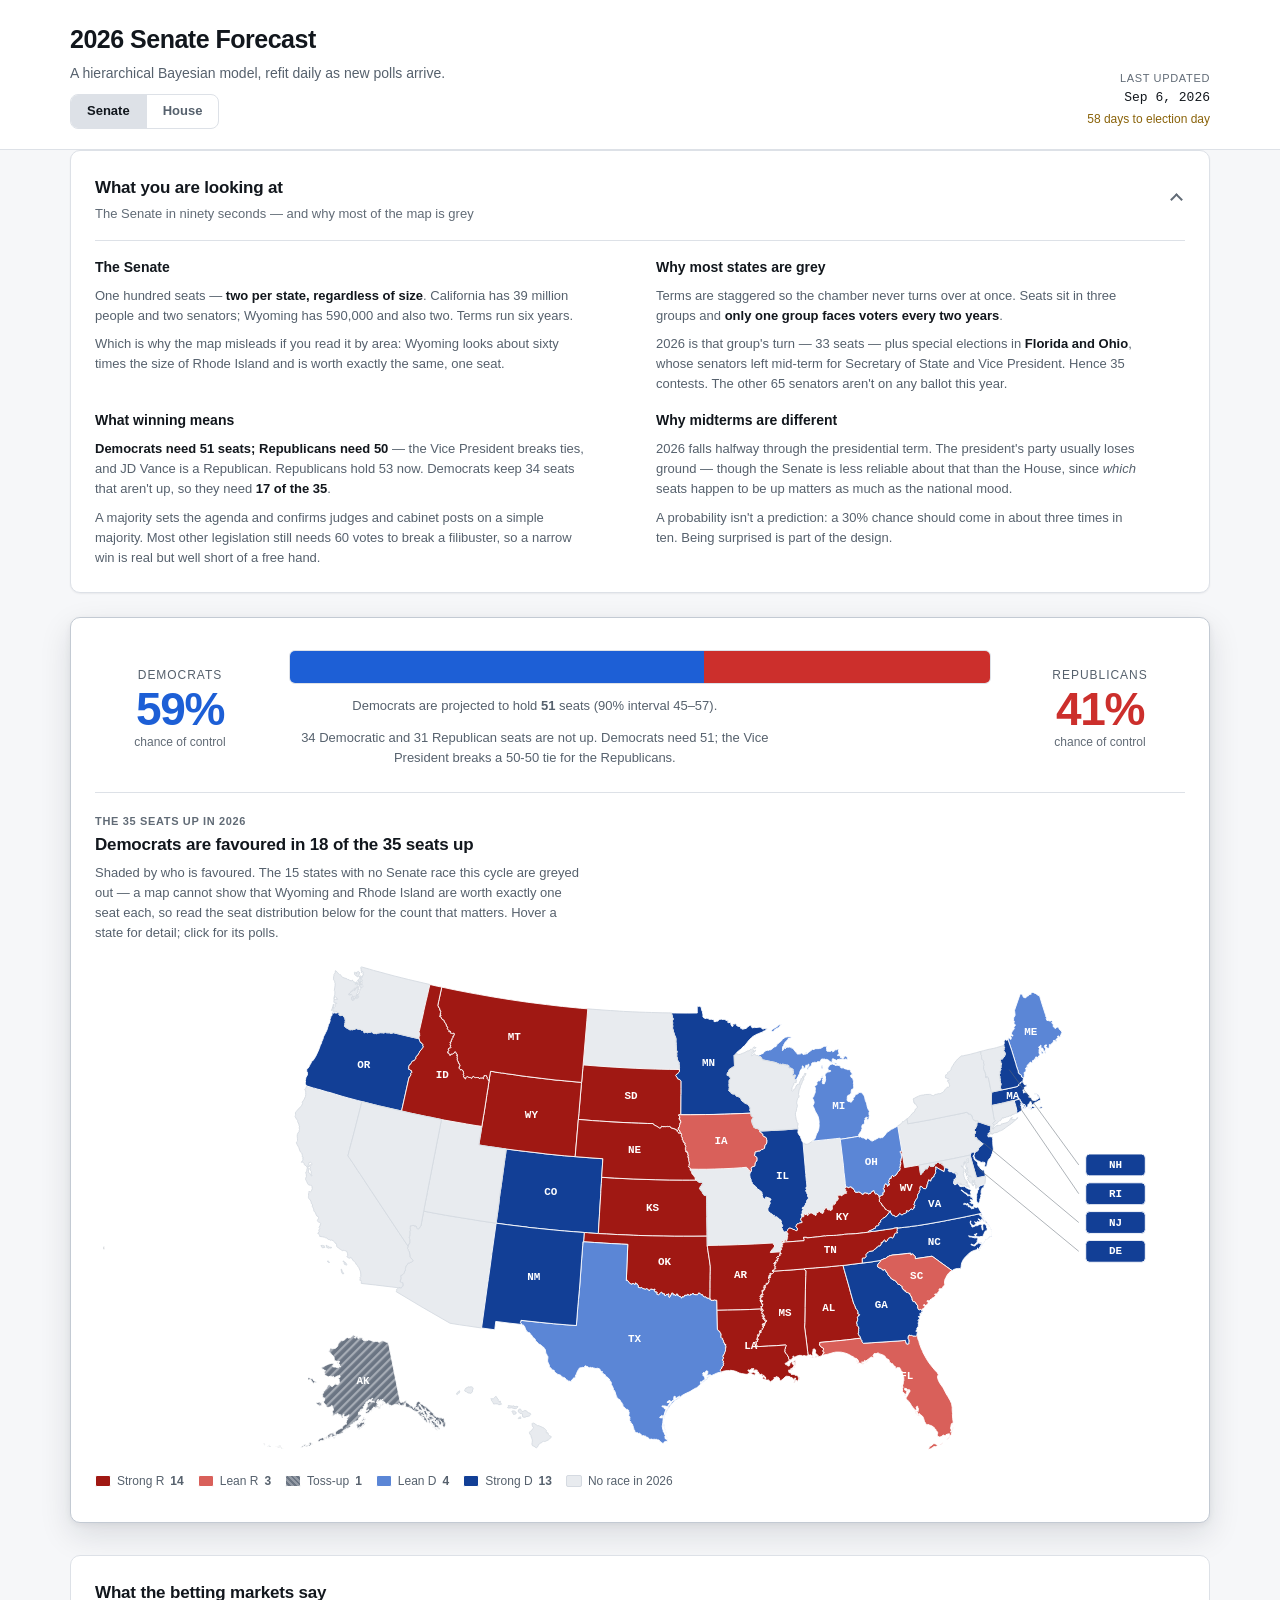
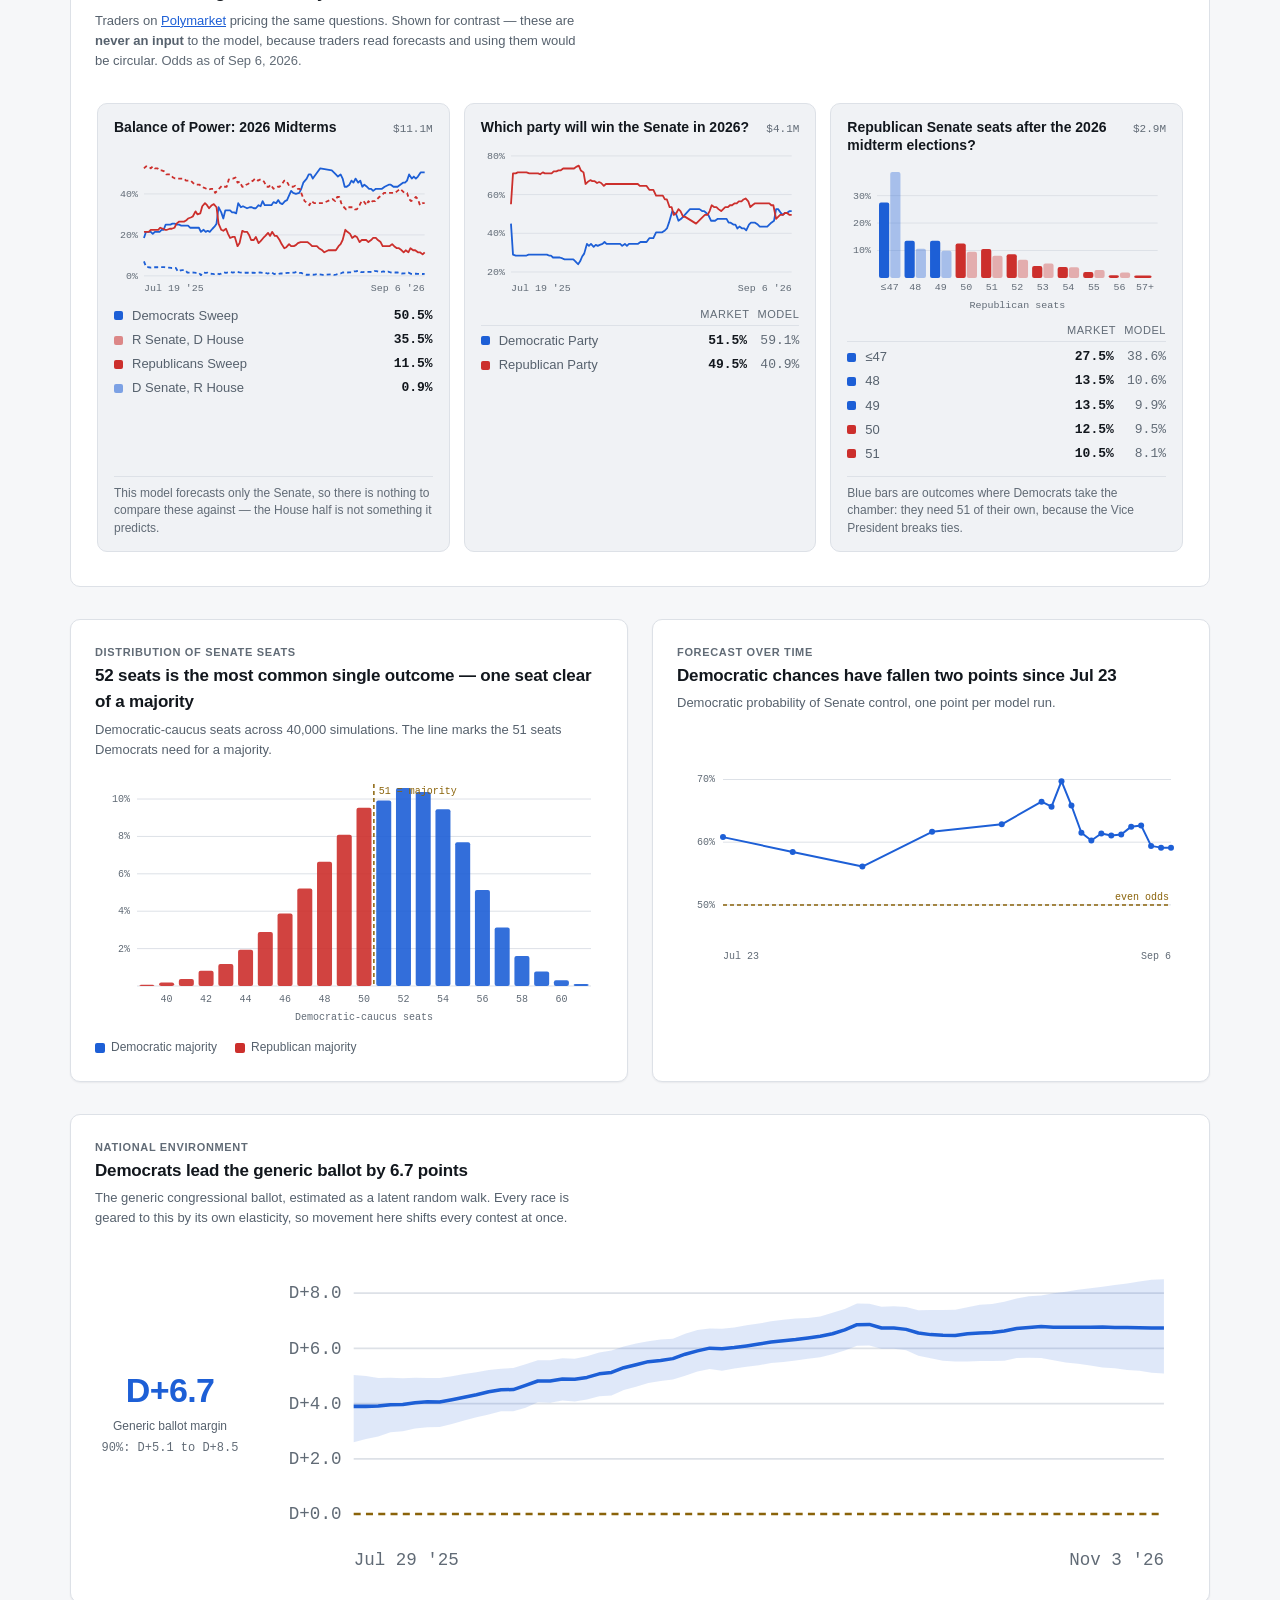
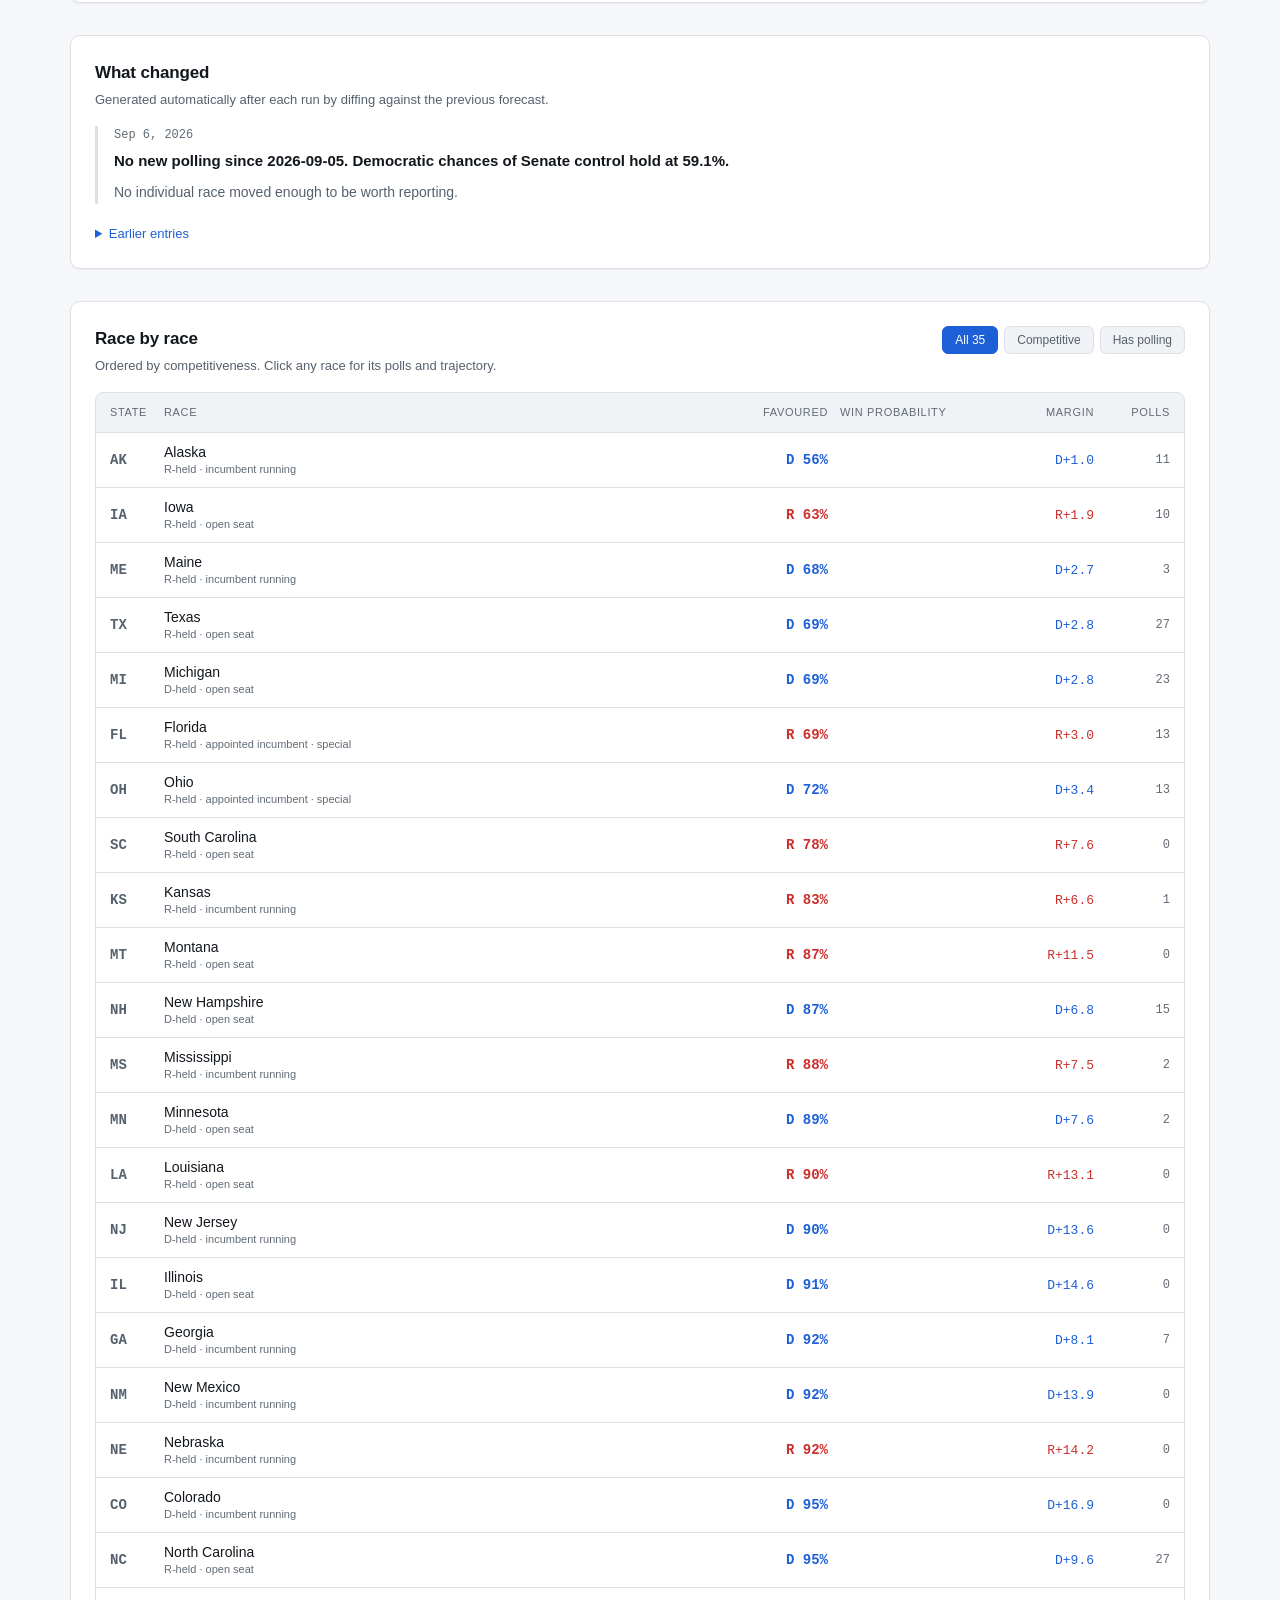
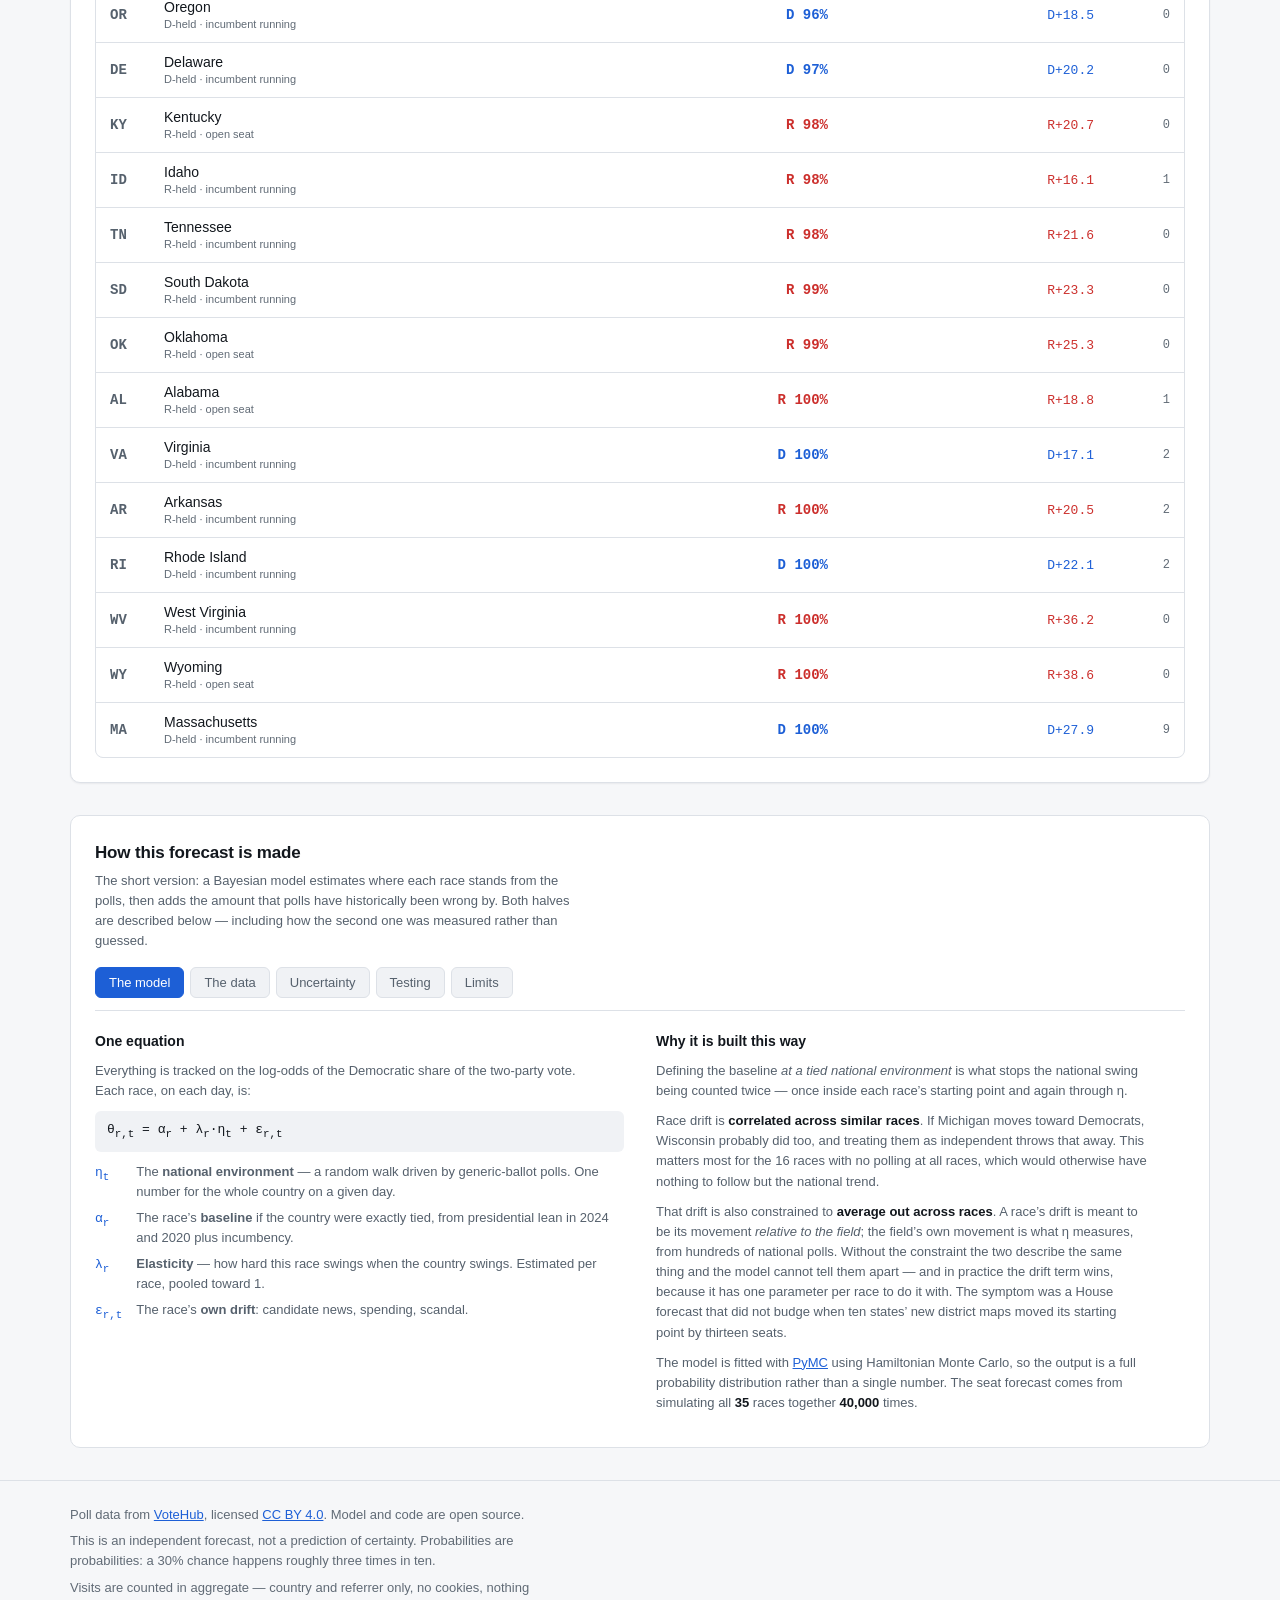
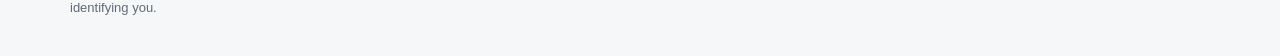
==== commit 94a082fd: "Put the dashboard on a type scale, and fix what that measurement found Presentation only -- no model" ====
--- a/site/index.html
+++ b/site/index.html
@@ -128,7 +128,8 @@
     </div>
 
     <div class="map-block" id="senate-map-block">
-      <h2 class="map-title">The 35 seats up in 2026</h2>
+      <p class="chart-kicker">The 35 seats up in 2026</p>
+      <h2 class="map-title" id="senate-map-title">&mdash;</h2>
       <p class="card-sub">
         Shaded by who is favoured. The 15 states with no Senate race this cycle are
         greyed out — a map cannot show that Wyoming and Rhode Island are worth exactly
@@ -158,7 +159,8 @@
         <a href="https://www.the-downballot.com/p/the-downballot-releases-presidential"
            rel="noopener nofollow" target="_blank">The Downballot</a>.
       </p>
-      <h2 class="map-title">All 435 seats</h2>
+      <p class="chart-kicker">All 435 seats</p>
+      <h2 class="map-title" id="house-map-title">&mdash;</h2>
       <p class="card-sub">
         One square per district, all the same size, grouped by state. Districts hold
         equal numbers of people but wildly unequal amounts of land, so a normal map
@@ -211,7 +213,8 @@
   <!-- ============ CHARTS ============ -->
   <section class="grid-2">
     <div class="card">
-      <h2 id="seat-chart-title">Distribution of Senate seats</h2>
+      <p class="chart-kicker" id="seat-chart-kicker">Distribution of Senate seats</p>
+      <h2 id="seat-chart-title">&mdash;</h2>
       <p class="card-sub">Democratic-caucus seats across <span id="n-sims">—</span> simulations. The line marks the <span id="majority-seats">51</span> seats Democrats need for a majority.</p>
       <div id="seat-chart" class="chart"></div>
       <p id="seat-caveat" class="card-sub subtle" hidden>
@@ -230,7 +233,8 @@
     </div>
 
     <div class="card">
-      <h2>Forecast over time</h2>
+      <p class="chart-kicker">Forecast over time</p>
+      <h2 id="history-title">&mdash;</h2>
       <p class="card-sub" id="history-sub">Democratic probability of Senate control, one point per model run.</p>
       <div id="history-chart" class="chart"></div>
       <p class="card-sub subtle" id="history-empty" hidden>The trend line appears once the model has run on more than one day.</p>
@@ -239,7 +243,8 @@
 
   <!-- ============ NATIONAL ============ -->
   <section class="card">
-    <h2>National environment</h2>
+    <p class="chart-kicker">National environment</p>
+    <h2 id="national-title">&mdash;</h2>
     <p class="card-sub">The generic congressional ballot, estimated as a latent random walk. Every race is geared to this by its own elasticity, so movement here shifts every contest at once.</p>
     <div class="national-row">
       <div class="national-stat">
@@ -258,7 +263,7 @@
     <div id="commentary-latest" class="commentary"></div>
     <details id="commentary-archive-wrap" class="archive">
       <summary>Earlier entries</summary>
-      <div id="commentary-archive"></div>
+      <div id="commentary-archive" class="commentary"></div>
     </details>
   </section>
 
@@ -549,12 +554,17 @@
             some of that across to similar districts. If those polls are a fair sample of
             what is happening, that is information. If they are a selected one, it is
             optimism.</li>
-            <li><strong>The generic ballot has leaned one way before.</strong> Across
-            thirteen past cycles it overstated the Democratic share of the national House
-            vote by about two and a half points on average. The model&rsquo;s uncertainty is
-            wide enough to cover a miss that size, but it does not <em>assume</em> one:
-            the forecast is centred where the polls are, not where history says polls tend
-            to land.</li>
+            <li><strong>The generic ballot is not the national vote, and the House
+            forecast corrects for it.</strong> &ldquo;Which party would you vote for in
+            Congress?&rdquo; is not the votes that get cast: hundreds of seats are
+            uncontested or nearly so, and turnout differs between safe and marginal
+            districts. Since 2010 the generic ballot has run about 1.7 points more
+            Democratic than the actual House vote, so that much is subtracted before it is
+            used as the national level. Districts with polling of their own are pulled back
+            to what those polls say &mdash; race-level polls show no such lean, so the
+            correction is about the question, not the pollsters. It rests on seven cycles
+            and is not certain; the uncertainty in the estimate is carried in the interval
+            rather than assumed away.</li>
           </ul>
         </div>
         <div>
--- a/site/css/style.css
+++ b/site/css/style.css
@@ -15,9 +15,11 @@
   --bg-elev: #161b22;
   --bg-elev-2: #1c232c;
   --border: #262d38;
+  --border-strong: #39434f;
+  --on-dem: #0e1116;   /* 5.89:1 on --dem */
   --text: #e6edf3;
   --text-dim: #9aa7b4;
-  --text-faint: #6b7885;
+  --text-faint: #838f9b;
   --accent: #f0b429;
 
   /* Diverging rating scale for the map.
@@ -54,6 +56,73 @@
 
   --radius: 10px;
   --wrap: 1180px;
+
+  /* --- Type scale -----------------------------------------------------------
+   * Twelve steps, and nothing off them.
+   *
+   * This stylesheet used to carry 31 distinct font sizes: 13px beside 13.5px
+   * beside 12.5px, each individually defensible and collectively arbitrary. A
+   * constrained scale is not about having fewer sizes for its own sake -- it is
+   * that when the only choice is the step above or below, the relationships
+   * between elements stay legible instead of drifting apart half a pixel at a
+   * time.
+   *
+   * `--fs-micro` earns its place for exactly one job: the state initials on the
+   * 435-tile cartogram, where the next step up overlaps its neighbours. */
+  --fs-micro: 9px;
+  --fs-3xs: 10px;
+  --fs-2xs: 11px;
+  --fs-xs: 12px;
+  --fs-sm: 13px;
+  --fs-md: 14px;
+  --fs-base: 15px;
+  --fs-lg: 17px;
+  --fs-xl: 21px;
+  --fs-2xl: 25px;
+  --fs-3xl: 34px;
+  --fs-4xl: 46px;
+
+  /* --- Spacing scale --------------------------------------------------------
+   * A 4px grid, with 2px half-steps at the small end where the difference
+   * between 6 and 8 is genuinely visible.
+   *
+   * Applied to page rhythm -- card padding, section gaps, prose margins, the
+   * spaces a reader perceives as structure. Deliberately NOT applied to
+   * component geometry that carries a comment explaining its exact pixel
+   * budget: the race-row grid columns at 375px, the market card's 300px flex
+   * basis, the cartogram stroke widths. Those numbers were measured against a
+   * real constraint, and rounding them to the nearest scale step would quietly
+   * undo the measurement. */
+  --s-1: 2px;
+  --s-2: 4px;
+  --s-3: 6px;
+  --s-4: 8px;
+  --s-5: 12px;
+  --s-6: 16px;
+  --s-7: 20px;
+  --s-8: 24px;
+  --s-9: 32px;
+  --s-10: 48px;
+
+  /* Comfortable line length for running text.
+   *
+   * Butterick puts it at 45-90 characters. Measured on the live page, 99 of 146
+   * text blocks were over 90 and the worst ran to 175 -- a full-width paragraph
+   * on an 1180px card is close to twice the ceiling, and it is the methodology
+   * prose, the longest text on the page, that suffered most.
+   *
+   * Charts, tables and maps still take the full width. Only running text is
+   * capped, because only running text is read line after line. */
+  --measure: 68ch;
+
+  /* --- Elevation ------------------------------------------------------------
+   * Depth on a dark surface comes mostly from the surface step itself
+   * (--bg-elev sitting above --bg); a shadow there is a supporting hint, not
+   * the mechanism. The light theme redefines all three with real shadows,
+   * because on light backgrounds the shadow is doing the whole job. */
+  --shadow-sm: 0 1px 2px rgba(0, 0, 0, 0.30);
+  --shadow-md: 0 2px 8px rgba(0, 0, 0, 0.35);
+  --shadow-lg: 0 8px 24px rgba(0, 0, 0, 0.35);
   --mono: ui-monospace, "SF Mono", "Cascadia Mono", Menlo, Consolas, monospace;
   --sans: -apple-system, BlinkMacSystemFont, "Segoe UI", Inter, Roboto, Helvetica, Arial, sans-serif;
 }
@@ -76,9 +145,23 @@
     --bg-elev: #ffffff;
     --bg-elev-2: #f0f2f5;
     --border: #dde1e7;
+  --border-strong: #c3cad3;
+  --on-dem: #ffffff;   /* 5.74:1 on --dem */
     --text: #12171d;
     --text-dim: #56616d;
-    --text-faint: #838d99;
+    --text-faint: #616b76;
+
+  /* Amber reads at 8.49:1 on the dark surfaces and 1.74:1 on the light ones,
+   * which is not a colour -- it is an absence. It carries the 51-seat majority
+   * line on the seat histogram, the countdown, `.diag-warn` and the coverage
+   * target, so in light mode those were all but invisible. Same hue, walked
+   * down in lightness until it clears 4.5:1 on bg, bg-elev and bg-elev-2. */
+  --accent: #8a630a;
+
+  --shadow-sm: 0 1px 2px rgba(16, 24, 40, 0.06);
+  --shadow-md: 0 2px 8px rgba(16, 24, 40, 0.08), 0 1px 2px rgba(16, 24, 40, 0.06);
+  --shadow-lg: 0 12px 32px rgba(16, 24, 40, 0.12), 0 2px 6px rgba(16, 24, 40, 0.06);
+
     --dem: #1d5fd6;
     --dem-line: #1d5fd6;
     --rep: #cc2f2c;
@@ -102,9 +185,23 @@
   --bg-elev: #ffffff;
   --bg-elev-2: #f0f2f5;
   --border: #dde1e7;
+  --border-strong: #c3cad3;
+  --on-dem: #ffffff;   /* 5.74:1 on --dem */
   --text: #12171d;
   --text-dim: #56616d;
-  --text-faint: #838d99;
+  --text-faint: #616b76;
+
+  /* Amber reads at 8.49:1 on the dark surfaces and 1.74:1 on the light ones,
+   * which is not a colour -- it is an absence. It carries the 51-seat majority
+   * line on the seat histogram, the countdown, `.diag-warn` and the coverage
+   * target, so in light mode those were all but invisible. Same hue, walked
+   * down in lightness until it clears 4.5:1 on bg, bg-elev and bg-elev-2. */
+  --accent: #8a630a;
+
+  --shadow-sm: 0 1px 2px rgba(16, 24, 40, 0.06);
+  --shadow-md: 0 2px 8px rgba(16, 24, 40, 0.08), 0 1px 2px rgba(16, 24, 40, 0.06);
+  --shadow-lg: 0 12px 32px rgba(16, 24, 40, 0.12), 0 2px 6px rgba(16, 24, 40, 0.06);
+
   --dem: #1d5fd6;
   --dem-line: #1d5fd6;
   --rep: #cc2f2c;
@@ -139,12 +236,12 @@
   background: var(--bg);
   color: var(--text);
   font-family: var(--sans);
-  font-size: 15px;
+  font-size: var(--fs-base);
   line-height: 1.55;
   -webkit-font-smoothing: antialiased;
 }
 
-.wrap { max-width: var(--wrap); margin: 0 auto; padding: 0 20px; }
+.wrap { max-width: var(--wrap); margin: 0 auto; padding: 0 var(--s-7); }
 .subtle { color: var(--text-faint); }
 a { color: var(--dem-line); }
 
@@ -152,53 +249,127 @@
 .site-header {
   border-bottom: 1px solid var(--border);
   background: var(--bg-elev);
-  padding: 22px 0;
+  padding: var(--s-7) 0;
 }
 .header-inner {
   display: flex; justify-content: space-between;
-  align-items: flex-end; gap: 24px; flex-wrap: wrap;
-}
-h1 { margin: 0; font-size: 25px; letter-spacing: -0.02em; }
-.tagline { margin: 4px 0 0; color: var(--text-dim); font-size: 14px; }
-.updated { text-align: right; font-size: 13px; }
-.updated-label { display: block; color: var(--text-faint); text-transform: uppercase; letter-spacing: 0.06em; font-size: 11px; }
+  align-items: flex-end; gap: var(--s-8); flex-wrap: wrap;
+}
+h1 { margin: 0; font-size: clamp(var(--fs-xl), 5vw, var(--fs-2xl)); letter-spacing: -0.02em; }
+.tagline { margin: var(--s-2) 0 0; color: var(--text-dim); font-size: var(--fs-md); }
+.updated { text-align: right; font-size: var(--fs-sm); }
+.updated-label { display: block; color: var(--text-faint); text-transform: uppercase; letter-spacing: 0.06em; font-size: var(--fs-2xs); }
 .updated-value { font-family: var(--mono); color: var(--text); }
-.days-left { display: block; color: var(--accent); font-size: 12px; margin-top: 2px; }
+.days-left { display: block; color: var(--accent); font-size: var(--fs-xs); margin-top: 2px; }
 
 /* ---------- layout ---------- */
-main { padding: 26px 20px 60px; }
-section { margin-bottom: 22px; }
+main { padding: var(--s-8) var(--s-7) var(--s-10); }
+section { margin-bottom: var(--s-9); }
 
 .card {
   background: var(--bg-elev);
   border: 1px solid var(--border);
   border-radius: var(--radius);
-  padding: 22px;
-}
-.card h2 { margin: 0 0 4px; font-size: 17px; letter-spacing: -0.01em; }
-.card h3 { margin: 0 0 6px; font-size: 14px; color: var(--text); }
-.card-sub { margin: 0 0 16px; color: var(--text-dim); font-size: 13.5px; }
-
-.grid-2 { display: grid; grid-template-columns: 1fr 1fr; gap: 22px; }
+  padding: var(--s-8);
+}
+
+/* ---------- elevation ----------
+ *
+ * Every card on this page looked identical: same surface, same 1px border, no
+ * shadow anywhere. That is a page with no opinion about what matters -- the
+ * headline probability and the pollster reference table asked for the same
+ * amount of attention.
+ *
+ * Three tiers, in the order a reader should meet them:
+ *
+ *   .hero          the number they came for. Lifted, and given the stronger
+ *                  border because on a dark surface a shadow does almost
+ *                  nothing and the border is carrying the separation.
+ *   .card          the working content. A hint of lift, no more.
+ *   .card.method   reference material, read on purpose rather than noticed.
+ *   #markets       explicitly not part of the forecast, so it should not
+ *                  compete with it for attention.
+ *
+ * The light theme redefines all three shadow tokens with real, visible values,
+ * because there the shadow is doing the whole job rather than assisting. */
+.card { box-shadow: var(--shadow-sm); }
+.hero { box-shadow: var(--shadow-lg); border-color: var(--border-strong); }
+.card.method,
+#markets { box-shadow: none; }
+
+.card h2 { margin: 0 0 var(--s-2); font-size: var(--fs-lg); letter-spacing: -0.01em; }
+.card h3 { margin: 0 0 var(--s-3); font-size: var(--fs-md); color: var(--text); }
+/* The newsroom heading stack: kicker, finding, explanation.
+ *
+ * A chart headed "Distribution of Senate seats" tells a reader what they are
+ * looking at and nothing about what it says -- they have to do the reading
+ * themselves, and most will not. The Financial Times and Datawrapper both put
+ * the finding in the headline and demote the description, which is the same
+ * information in the order people actually consume it.
+ *
+ * The chart's name does not disappear, it becomes the kicker. This is a
+ * dashboard rather than an article: someone scanning for "the seat chart" still
+ * has to be able to find it, and a purely editorial headline would lose them.
+ *
+ * Every headline in this stack is written from the forecast in app.js, so it
+ * cannot drift out of step with the numbers underneath it. */
+.chart-kicker {
+  margin: 0 0 var(--s-1);
+  font-size: var(--fs-2xs);
+  text-transform: uppercase;
+  letter-spacing: 0.06em;
+  font-weight: 600;
+  color: var(--text-faint);
+}
+
+.card-sub { margin: 0 0 var(--s-6); color: var(--text-dim); font-size: var(--fs-sm); }
+
+.grid-2 { display: grid; grid-template-columns: 1fr 1fr; gap: var(--s-8); }
 @media (max-width: 900px) { .grid-2 { grid-template-columns: 1fr; } }
 
+/* ---------- measure ----------
+ *
+ * Running text stops at --measure; everything else keeps the full 1180px.
+ *
+ * The distinction is what is read line after line. A paragraph of methodology
+ * has to carry the eye back to the start of the next line ~40 times, and at 175
+ * characters that return sweep is where readers lose their place. A chart axis,
+ * a map, a table of races -- those are scanned, not read, and narrowing them
+ * would cost information for no gain.
+ *
+ * `.prob-note` is centred, so it needs the auto margins to stay centred once it
+ * is narrower than its container. */
+.tagline,
+.card-sub,
+.alert,
+.commentary p,
+.commentary ul,
+.method-grid p,
+.method-panel p,
+.method-list,
+.primer-item p,
+.term-list dd,
+.site-footer p { max-width: var(--measure); }
+
+.prob-note { max-width: var(--measure); margin-left: auto; margin-right: auto; }
+
 /* ---------- hero ---------- */
-.hero { padding: 28px 22px; }
+.hero { padding: var(--s-9) var(--s-8); }
 .hero-probs {
   display: grid;
   grid-template-columns: 170px 1fr 170px;
-  align-items: center; gap: 26px;
+  align-items: center; gap: var(--s-8);
 }
 @media (max-width: 760px) {
   .hero-probs { grid-template-columns: 1fr 1fr; }
   .prob-bar-wrap { grid-column: 1 / -1; order: 3; }
 }
 .prob-block { text-align: center; }
-.prob-party { font-size: 12px; text-transform: uppercase; letter-spacing: 0.08em; color: var(--text-dim); }
-.prob-value { font-size: 46px; font-weight: 650; line-height: 1.05; letter-spacing: -0.03em; font-variant-numeric: tabular-nums; }
+.prob-party { font-size: var(--fs-xs); text-transform: uppercase; letter-spacing: 0.08em; color: var(--text-dim); }
+.prob-value { font-size: clamp(var(--fs-3xl), 11vw, var(--fs-4xl)); font-weight: 650; line-height: 1.05; letter-spacing: -0.03em; font-variant-numeric: tabular-nums; }
 .prob-block.dem .prob-value { color: var(--dem); }
 .prob-block.rep .prob-value { color: var(--rep); }
-.prob-caption { font-size: 12px; color: var(--text-faint); }
+.prob-caption { font-size: var(--fs-xs); color: var(--text-faint); }
 
 .prob-bar {
   display: flex; height: 34px; border-radius: 6px;
@@ -206,19 +377,19 @@
 }
 .prob-bar-dem { background: var(--dem); }
 .prob-bar-rep { background: var(--rep); }
-.prob-note { margin: 10px 0 0; text-align: center; font-size: 13.5px; color: var(--text-dim); }
+.prob-note { margin: var(--s-5) 0 0; text-align: center; font-size: var(--fs-sm); color: var(--text-dim); }
 
 /* ---------- charts ---------- */
 .chart { width: 100%; }
 .chart svg { display: block; width: 100%; height: auto; overflow: visible; }
 .flex-1 { flex: 1; min-width: 0; }
 
-.axis-label { fill: var(--text-faint); font-size: 10px; font-family: var(--mono); }
+.axis-label { fill: var(--text-faint); font-size: var(--fs-3xs); font-family: var(--mono); }
 .grid-line { stroke: var(--border); stroke-width: 1; }
 .threshold-line { stroke: var(--accent); stroke-width: 1.5; stroke-dasharray: 4 3; }
-.threshold-text { fill: var(--accent); font-size: 10px; font-family: var(--mono); }
-
-.legend { display: flex; gap: 18px; margin-top: 12px; font-size: 12px; color: var(--text-dim); }
+.threshold-text { fill: var(--accent); font-size: var(--fs-3xs); font-family: var(--mono); }
+
+.legend { display: flex; gap: 18px; margin-top: 12px; font-size: var(--fs-xs); color: var(--text-dim); }
 .swatch { display: inline-block; width: 10px; height: 10px; border-radius: 2px; margin-right: 6px; vertical-align: middle; }
 .swatch.dem { background: var(--dem); }
 .swatch.rep { background: var(--rep); }
@@ -227,25 +398,25 @@
 .national-row { display: flex; gap: 28px; align-items: center; }
 @media (max-width: 760px) { .national-row { flex-direction: column; align-items: stretch; } }
 .national-stat { text-align: center; min-width: 150px; }
-.national-value { font-size: 34px; font-weight: 650; letter-spacing: -0.02em; font-variant-numeric: tabular-nums; }
-.national-label { font-size: 12px; color: var(--text-dim); }
-.national-range { font-size: 12px; color: var(--text-faint); font-family: var(--mono); margin-top: 4px; }
+.national-value { font-size: clamp(var(--fs-2xl), 7vw, var(--fs-3xl)); font-weight: 650; letter-spacing: -0.02em; font-variant-numeric: tabular-nums; }
+.national-label { font-size: var(--fs-xs); color: var(--text-dim); }
+.national-range { font-size: var(--fs-xs); color: var(--text-faint); font-family: var(--mono); margin-top: 4px; }
 
 /* ---------- commentary ---------- */
-.commentary { font-size: 14.5px; }
-.commentary .entry { border-left: 3px solid var(--border); padding-left: 16px; margin-bottom: 20px; }
-.commentary .entry-date { font-family: var(--mono); font-size: 12px; color: var(--text-faint); }
-.commentary .headline { font-size: 15.5px; font-weight: 600; margin: 4px 0 10px; }
+.commentary { font-size: var(--fs-md); }
+.commentary .entry { border-left: 3px solid var(--border); padding-left: var(--s-6); margin-bottom: var(--s-7); }
+.commentary .entry-date { font-family: var(--mono); font-size: var(--fs-xs); color: var(--text-faint); }
+.commentary .headline { font-size: var(--fs-base); font-weight: 600; margin: 4px 0 10px; }
 .commentary p { margin: 0 0 9px; color: var(--text-dim); }
 .commentary ul { margin: 0 0 10px; padding-left: 18px; color: var(--text-dim); }
 .commentary li { margin-bottom: 7px; }
 .commentary strong { color: var(--text); font-weight: 600; }
-.commentary .poll-line { font-family: var(--mono); font-size: 12.5px; color: var(--text-faint); }
+.commentary .poll-line { font-family: var(--mono); font-size: var(--fs-xs); color: var(--text-faint); }
 /* A poll line explains the race bullet above it, so indent it instead of
    letting it sit as a sibling bullet at the same level. */
 .commentary li.poll-line { list-style: none; margin-left: 0.2em; padding-left: 0.9em; border-left: 2px solid var(--border); }
 .archive { margin-top: 8px; }
-.archive summary { cursor: pointer; color: var(--dem-line); font-size: 13.5px; }
+.archive summary { cursor: pointer; color: var(--dem-line); font-size: var(--fs-sm); }
 .archive[open] summary { margin-bottom: 16px; }
 
 /* ---------- races ---------- */
@@ -253,9 +424,9 @@
 .filters { display: flex; gap: 6px; }
 .filter {
   background: var(--bg-elev-2); border: 1px solid var(--border); color: var(--text-dim);
-  padding: 6px 12px; border-radius: 6px; font-size: 12.5px; cursor: pointer; font-family: inherit;
-}
-.filter.active { background: var(--dem); border-color: var(--dem); color: #fff; }
+  padding: 6px 12px; border-radius: 6px; font-size: var(--fs-xs); cursor: pointer; font-family: inherit;
+}
+.filter.active { background: var(--dem); border-color: var(--dem); color: var(--on-dem); }
 
 .race-list { display: flex; flex-direction: column; gap: 1px; background: var(--border); border: 1px solid var(--border); border-radius: 8px; overflow: hidden; }
 .race-row {
@@ -264,10 +435,10 @@
   align-items: center; gap: 12px;
   background: var(--bg-elev); padding: 11px 14px;
   cursor: pointer; border: none; width: 100%; text-align: left;
-  font-family: inherit; font-size: 14px; color: var(--text);
+  font-family: inherit; font-size: var(--fs-md); color: var(--text);
 }
 .race-row:hover { background: var(--bg-elev-2); }
-.race-head-row { background: var(--bg-elev-2); font-size: 11px; text-transform: uppercase; letter-spacing: 0.06em; color: var(--text-faint); cursor: default; }
+.race-head-row { background: var(--bg-elev-2); font-size: var(--fs-2xs); text-transform: uppercase; letter-spacing: 0.06em; color: var(--text-faint); cursor: default; }
 .race-head-row:hover { background: var(--bg-elev-2); }
 @media (max-width: 820px) {
   .race-row { grid-template-columns: 38px 1fr 80px 80px; }
@@ -282,28 +453,32 @@
  * Reclaim the space: trim the page and card gutters, shrink the fixed columns,
  * and step the type down one notch. */
 @media (max-width: 520px) {
-  main { padding: 18px 12px 48px; }
-  .card { padding: 16px 14px; }
-  .hero { padding: 20px 14px; }
+  main { padding: var(--s-6) var(--s-5) var(--s-10); }
+
+  /* The header is a flex row that wraps on a phone, and `.updated` keeps the
+     right alignment it needs beside the title on a wide screen. Wrapped, that
+     leaves the date ragged against nothing -- it reads as an indent rather than
+     as alignment. Below this width it stacks, so it should align with the title
+     it now sits under. */
+  .updated { text-align: left; }
+  .card { padding: var(--s-6); }
+  .hero { padding: var(--s-7) var(--s-6); }
 
   .race-row {
     grid-template-columns: 30px 1fr 58px 58px;
-    gap: 7px; padding: 10px 9px; font-size: 13px;
+    gap: 7px; padding: 10px 9px; font-size: var(--fs-sm);
   }
-  .race-prob { font-size: 12.5px; }
-  .race-margin { font-size: 12px; }
-  .race-meta { font-size: 10.5px; }
-  .race-head-row { font-size: 10px; letter-spacing: 0.03em; }
-
-  .prob-value { font-size: 38px; }
-  .national-value { font-size: 28px; }
-  h1 { font-size: 21px; }
+  .race-prob { font-size: var(--fs-xs); }
+  .race-margin { font-size: var(--fs-xs); }
+  .race-meta { font-size: var(--fs-3xs); }
+  .race-head-row { font-size: var(--fs-3xs); letter-spacing: 0.03em; }
+
 
   .drawer-panel { padding: 20px 14px; }
   .drawer-stats { gap: 8px; }
   .dstat { padding: 10px 6px; }
-  .dstat-value { font-size: 17px; }
-  .dstat-label { font-size: 10px; letter-spacing: 0.02em; }
+  .dstat-value { font-size: var(--fs-lg); }
+  .dstat-label { font-size: var(--fs-3xs); letter-spacing: 0.02em; }
 
   /* The poll table has five columns and the panel is ~350px wide. Rather than
      let it scroll and hide the margin — the one number a reader came for —
@@ -314,10 +489,10 @@
 
 .race-code { font-family: var(--mono); font-weight: 600; color: var(--text-dim); }
 .race-name { font-weight: 500; }
-.race-meta { font-size: 11.5px; color: var(--text-faint); }
+.race-meta { font-size: var(--fs-2xs); color: var(--text-faint); }
 .race-prob { font-variant-numeric: tabular-nums; font-weight: 600; text-align: right; font-family: var(--mono); }
-.race-margin { font-family: var(--mono); font-size: 13px; text-align: right; }
-.race-polls { font-family: var(--mono); font-size: 12px; color: var(--text-faint); text-align: right; }
+.race-margin { font-family: var(--mono); font-size: var(--fs-sm); text-align: right; }
+.race-polls { font-family: var(--mono); font-size: var(--fs-xs); color: var(--text-faint); text-align: right; }
 .pbar { height: 7px; border-radius: 4px; background: var(--rep-soft); overflow: hidden; }
 .pbar > div { height: 100%; background: var(--dem); }
 .dem-text { color: var(--dem); }
@@ -329,40 +504,40 @@
   background: var(--bg-elev); width: min(620px, 100%); height: 100%;
   overflow-y: auto; padding: 26px; border-left: 1px solid var(--border); position: relative;
 }
-.drawer-close { position: absolute; top: 14px; right: 18px; background: none; border: none; color: var(--text-dim); font-size: 28px; cursor: pointer; line-height: 1; }
-.drawer h2 { margin: 0 0 16px; font-size: 20px; padding-right: 40px; }
+.drawer-close { position: absolute; top: 14px; right: 18px; background: none; border: none; color: var(--text-dim); font-size: var(--fs-2xl); cursor: pointer; line-height: 1; }
+.drawer h2 { margin: 0 0 16px; font-size: var(--fs-xl); padding-right: 40px; }
 .drawer-stats { display: grid; grid-template-columns: repeat(3, 1fr); gap: 12px; margin-bottom: 20px; }
 .dstat { background: var(--bg-elev-2); border-radius: 8px; padding: 12px; text-align: center; }
-.dstat-value { font-size: 20px; font-weight: 650; font-variant-numeric: tabular-nums; }
-.dstat-label { font-size: 11px; color: var(--text-faint); text-transform: uppercase; letter-spacing: 0.05em; }
-.note { background: var(--bg-elev-2); border-left: 3px solid var(--accent); padding: 10px 14px; font-size: 13px; color: var(--text-dim); margin-bottom: 14px; border-radius: 0 6px 6px 0; }
+.dstat-value { font-size: var(--fs-xl); font-weight: 650; font-variant-numeric: tabular-nums; }
+.dstat-label { font-size: var(--fs-2xs); color: var(--text-faint); text-transform: uppercase; letter-spacing: 0.05em; }
+.note { background: var(--bg-elev-2); border-left: 3px solid var(--accent); padding: 10px 14px; font-size: var(--fs-sm); color: var(--text-dim); margin-bottom: 14px; border-radius: 0 6px 6px 0; }
 
 .table-scroll { overflow-x: auto; }
-table.polls { width: 100%; border-collapse: collapse; font-size: 13px; }
-table.polls th { text-align: left; color: var(--text-faint); font-weight: 500; font-size: 11px; text-transform: uppercase; letter-spacing: 0.05em; padding: 6px 8px; border-bottom: 1px solid var(--border); }
+table.polls { width: 100%; border-collapse: collapse; font-size: var(--fs-sm); }
+table.polls th { text-align: left; color: var(--text-faint); font-weight: 500; font-size: var(--fs-2xs); text-transform: uppercase; letter-spacing: 0.05em; padding: 6px 8px; border-bottom: 1px solid var(--border); }
 table.polls td { padding: 7px 8px; border-bottom: 1px solid var(--border); }
 table.polls td.num { font-family: var(--mono); text-align: right; font-variant-numeric: tabular-nums; white-space: nowrap; }
-.tag { display: inline-block; font-size: 10px; padding: 1px 5px; border-radius: 3px; margin-left: 5px; vertical-align: middle; }
+.tag { display: inline-block; font-size: var(--fs-3xs); padding: 1px 5px; border-radius: 3px; margin-left: 5px; vertical-align: middle; }
 .tag.d { background: var(--dem-soft); color: var(--dem-line); }
 .tag.r { background: var(--rep-soft); color: var(--rep-line); }
 
 /* ---------- method / diagnostics ---------- */
-.method-grid { display: grid; grid-template-columns: 1fr 1fr; gap: 24px; }
+.method-grid { display: grid; grid-template-columns: 1fr 1fr; gap: var(--s-8); }
 @media (max-width: 820px) { .method-grid { grid-template-columns: 1fr; } }
-.method-grid p { color: var(--text-dim); font-size: 13.5px; margin: 0 0 9px; }
-.formula { font-family: var(--mono); background: var(--bg-elev-2); padding: 9px 12px; border-radius: 6px; color: var(--text) !important; font-size: 13px; }
-
-.diagnostics { margin-top: 24px; border-top: 1px solid var(--border); padding-top: 18px; }
-.diag-grid { display: flex; flex-wrap: wrap; gap: 22px; font-size: 13px; }
+.method-grid p { color: var(--text-dim); font-size: var(--fs-sm); margin: 0 0 9px; }
+.formula { font-family: var(--mono); background: var(--bg-elev-2); padding: 9px 12px; border-radius: 6px; color: var(--text) !important; font-size: var(--fs-sm); }
+
+.diagnostics { margin-top: var(--s-8); border-top: 1px solid var(--border); padding-top: var(--s-6); }
+.diag-grid { display: flex; flex-wrap: wrap; gap: 22px; font-size: var(--fs-sm); }
 .diag-item { font-family: var(--mono); color: var(--text-dim); }
 .diag-item b { color: var(--text); font-weight: 600; }
 .diag-ok { color: #3fb950; }
 .diag-warn { color: var(--accent); }
 
 /* ---------- footer / error ---------- */
-.site-footer { border-top: 1px solid var(--border); padding: 24px 0 40px; color: var(--text-faint); font-size: 13px; }
+.site-footer { border-top: 1px solid var(--border); padding: var(--s-8) 0 var(--s-9); color: var(--text-faint); font-size: var(--fs-sm); }
 .site-footer p { margin: 0 0 6px; }
-.error-banner { background: var(--rep-soft); border: 1px solid var(--rep); color: var(--text); padding: 16px; border-radius: 8px; margin: 24px auto; font-size: 14px; }
+.error-banner { background: var(--rep-soft); border: 1px solid var(--rep); color: var(--text); padding: 16px; border-radius: 8px; margin: 24px auto; font-size: var(--fs-md); }
 
 /* A standing caveat on the forecast itself, not a load failure. Warmer than
    .error-banner because nothing is broken -- the page works and the number is
@@ -375,14 +550,14 @@
   padding: 14px 16px;
   border-radius: 8px;
   margin: 0 0 18px;
-  font-size: 13.5px;
+  font-size: var(--fs-sm);
   line-height: 1.5;
 }
 .alert strong { display: block; margin-bottom: 4px; }
 
 /* ---------- map ---------- */
-.map-block { margin-top: 26px; border-top: 1px solid var(--border); padding-top: 20px; }
-.map-title { margin: 0 0 4px; font-size: 17px; letter-spacing: -0.01em; }
+.map-block { margin-top: var(--s-8); border-top: 1px solid var(--border); padding-top: var(--s-7); }
+.map-title { margin: 0 0 var(--s-2); font-size: var(--fs-lg); letter-spacing: -0.01em; }
 .map-holder { position: relative; }
 .us-map svg { display: block; width: 100%; height: auto; }
 
@@ -410,7 +585,7 @@
 .map-label {
   fill: var(--map-ink);
   font-family: var(--mono);
-  font-size: 11px;
+  font-size: var(--fs-2xs);
   font-weight: 600;
   text-anchor: middle;
   dominant-baseline: central;
@@ -459,7 +634,7 @@
 .district-state-label {
   fill: var(--text-faint);
   font-family: var(--mono);
-  font-size: 9px;
+  font-size: var(--fs-micro);
   font-weight: 600;
   text-anchor: middle;
   pointer-events: none;
@@ -485,7 +660,7 @@
   background: transparent;
   color: var(--text-dim);
   font: inherit;
-  font-size: 13px;
+  font-size: var(--fs-sm);
   font-weight: 600;
   padding: 6px 16px;
   cursor: pointer;
@@ -505,22 +680,22 @@
   border: 1px solid var(--border);
   border-radius: 8px;
   padding: 10px 12px;
-  box-shadow: 0 8px 24px rgba(0, 0, 0, 0.35);
+  box-shadow: var(--shadow-lg);
   pointer-events: none;
-  font-size: 13px;
+  font-size: var(--fs-sm);
 }
 .tt-name { font-weight: 650; margin-bottom: 2px; }
-.tt-meta { color: var(--text-faint); font-size: 11.5px; margin-bottom: 8px; }
+.tt-meta { color: var(--text-faint); font-size: var(--fs-2xs); margin-bottom: 8px; }
 .tt-row { display: flex; justify-content: space-between; gap: 12px; margin-bottom: 3px; }
 .tt-row span:first-child { color: var(--text-dim); }
 .tt-row span:last-child { font-family: var(--mono); font-variant-numeric: tabular-nums; }
 .tt-bar { height: 6px; border-radius: 3px; background: var(--rep-soft); overflow: hidden; margin: 8px 0 6px; }
 .tt-bar > div { height: 100%; background: var(--dem); }
-.tt-hint { color: var(--text-faint); font-size: 11px; margin-top: 6px; }
+.tt-hint { color: var(--text-faint); font-size: var(--fs-2xs); margin-top: 6px; }
 
 .map-legend {
   display: flex; flex-wrap: wrap; gap: 6px 14px;
-  margin-top: 14px; font-size: 12px; color: var(--text-dim);
+  margin-top: 14px; font-size: var(--fs-xs); color: var(--text-dim);
   align-items: center;
 }
 .legend-item { display: inline-flex; align-items: center; gap: 6px; }
@@ -541,15 +716,15 @@
 
 @media (max-width: 520px) {
   .map-block { margin-top: 18px; padding-top: 16px; }
-  .map-legend { font-size: 11px; gap: 5px 10px; }
-  .map-tooltip { min-width: 160px; max-width: 210px; font-size: 12px; }
+  .map-legend { font-size: var(--fs-2xs); gap: 5px 10px; }
+  .map-tooltip { min-width: 160px; max-width: 210px; font-size: var(--fs-xs); }
 }
 
 @media (prefers-reduced-motion: reduce) {
   .state { transition: none; }
 }
 
-.map-hint { margin-top: 10px; font-size: 12.5px; }
+.map-hint { margin-top: 10px; font-size: var(--fs-xs); }
 
 /* ---------- chart interactivity ---------- */
 /* The tooltip is positioned inside the chart host, so the host must anchor it. */
@@ -589,18 +764,18 @@
   border: 1px solid var(--border);
   border-radius: 8px;
   padding: 10px 12px;
-  box-shadow: 0 8px 24px rgba(0, 0, 0, 0.35);
+  box-shadow: var(--shadow-lg);
   pointer-events: none;
-  font-size: 13px;
+  font-size: var(--fs-sm);
 }
 .chart-tip .tt-name { font-weight: 650; margin-bottom: 2px; }
-.chart-tip .tt-meta { color: var(--text-faint); font-size: 11.5px; margin-bottom: 8px; }
+.chart-tip .tt-meta { color: var(--text-faint); font-size: var(--fs-2xs); margin-bottom: 8px; }
 .chart-tip .tt-row { display: flex; justify-content: space-between; gap: 14px; margin-bottom: 3px; }
 .chart-tip .tt-row span:first-child { color: var(--text-dim); }
 .chart-tip .tt-row span:last-child { font-family: var(--mono); font-variant-numeric: tabular-nums; }
 
 @media (max-width: 520px) {
-  .chart-tip { min-width: 158px; max-width: 210px; font-size: 12px; padding: 8px 10px; }
+  .chart-tip { min-width: 158px; max-width: 210px; font-size: var(--fs-xs); padding: 8px 10px; }
   .chart-tip .tt-row { gap: 8px; }
 }
 
@@ -615,34 +790,34 @@
 }
 .method-tab {
   background: var(--bg-elev-2); border: 1px solid var(--border); color: var(--text-dim);
-  padding: 7px 13px; border-radius: 6px; font-size: 13px; cursor: pointer;
+  padding: 7px 13px; border-radius: 6px; font-size: var(--fs-sm); cursor: pointer;
   font-family: inherit;
 }
 .method-tab:hover { color: var(--text); }
-.method-tab.active { background: var(--dem); border-color: var(--dem); color: #fff; }
-
-.method-cols { display: grid; grid-template-columns: 1fr 1fr; gap: 30px; }
+.method-tab.active { background: var(--dem); border-color: var(--dem); color: var(--on-dem); }
+
+.method-cols { display: grid; grid-template-columns: 1fr 1fr; gap: var(--s-9); }
 @media (max-width: 820px) { .method-cols { grid-template-columns: 1fr; gap: 22px; } }
-.method-panel p { color: var(--text-dim); font-size: 13.5px; margin: 0 0 10px; }
-.method-panel h3 { font-size: 14px; margin: 0 0 8px; }
+.method-panel p { color: var(--text-dim); font-size: var(--fs-sm); margin: 0 0 10px; }
+.method-panel h3 { font-size: var(--fs-md); margin: 0 0 8px; }
 .method-subhead { margin-top: 18px !important; }
-.method-note { margin-top: 10px !important; font-size: 12.5px; }
-
-.method-list { margin: 0 0 10px; padding-left: 18px; color: var(--text-dim); font-size: 13.5px; }
+.method-note { margin-top: 10px !important; font-size: var(--fs-xs); }
+
+.method-list { margin: 0 0 10px; padding-left: 18px; color: var(--text-dim); font-size: var(--fs-sm); }
 .method-list li { margin-bottom: 8px; }
 .method-list strong, .method-panel p strong { color: var(--text); font-weight: 600; }
 
 /* Term definitions for the model equation. */
 .term-list { margin: 0; display: grid; grid-template-columns: auto 1fr; gap: 6px 14px; }
 .term-list dt {
-  font-family: var(--mono); color: var(--dem-line); font-size: 13px;
+  font-family: var(--mono); color: var(--dem-line); font-size: var(--fs-sm);
   white-space: nowrap; padding-top: 1px;
 }
-.term-list dd { margin: 0; color: var(--text-dim); font-size: 13px; }
-
-.method-table { width: 100%; border-collapse: collapse; font-size: 13px; margin-top: 4px; }
+.term-list dd { margin: 0; color: var(--text-dim); font-size: var(--fs-sm); }
+
+.method-table { width: 100%; border-collapse: collapse; font-size: var(--fs-sm); margin-top: 4px; }
 .method-table th {
-  text-align: right; color: var(--text-faint); font-weight: 500; font-size: 11px;
+  text-align: right; color: var(--text-faint); font-weight: 500; font-size: var(--fs-2xs);
   text-transform: uppercase; letter-spacing: 0.05em; padding: 5px 8px;
   border-bottom: 1px solid var(--border);
 }
@@ -657,7 +832,7 @@
 .coverage-rows { margin: 0 0 12px; }
 .coverage-row {
   display: grid; grid-template-columns: 74px 1fr 58px; align-items: center;
-  gap: 10px; margin-bottom: 6px; font-size: 12.5px; color: var(--text-dim);
+  gap: 10px; margin-bottom: 6px; font-size: var(--fs-xs); color: var(--text-dim);
 }
 .coverage-track {
   height: 8px; border-radius: 4px; background: var(--bg-elev-2);
@@ -670,13 +845,13 @@
 .coverage-value { font-family: var(--mono); text-align: right; color: var(--text); }
 
 /* ---------- primer ---------- */
-.primer { margin-bottom: 22px; }
+.primer { margin-bottom: var(--s-8); }
 .primer-summary {
   display: flex; align-items: center; justify-content: space-between;
   cursor: pointer; list-style: none; gap: 12px;
 }
 .primer-summary::-webkit-details-marker { display: none; }
-.primer-title { font-size: 17px; font-weight: 650; letter-spacing: -0.01em; }
+.primer-title { font-size: var(--fs-lg); font-weight: 650; letter-spacing: -0.01em; }
 /* A chevron that turns, rather than a plus/minus — it reads as "there is more
    below" instead of "this is a control you must operate". */
 .primer-toggle {
@@ -691,17 +866,17 @@
 
 /* Sits in the summary, so it reads as a description even when collapsed. */
 .primer-sub {
-  display: block; margin-top: 3px; font-size: 13px;
+  display: block; margin-top: 3px; font-size: var(--fs-sm);
   color: var(--text-faint); font-weight: 400;
 }
 .primer-grid {
   display: grid; grid-template-columns: repeat(2, 1fr);
-  gap: 16px 30px; margin-top: 16px; padding-top: 16px;
+  gap: var(--s-6) var(--s-9); margin-top: var(--s-6); padding-top: var(--s-6);
   border-top: 1px solid var(--border);
 }
 @media (max-width: 820px) { .primer-grid { grid-template-columns: 1fr; gap: 18px; } }
-.primer-item h3 { margin: 0 0 7px; font-size: 14px; }
-.primer-item p { margin: 0 0 8px; font-size: 13.5px; color: var(--text-dim); line-height: 1.55; }
+.primer-item h3 { margin: 0 0 7px; font-size: var(--fs-md); }
+.primer-item p { margin: 0 0 8px; font-size: var(--fs-sm); color: var(--text-dim); line-height: 1.55; }
 .primer-item p:last-child { margin-bottom: 0; }
 .primer-item strong { color: var(--text); font-weight: 600; }
 @media (prefers-reduced-motion: reduce) { .primer-toggle { transition: none; } }
@@ -728,7 +903,7 @@
   flex-wrap: wrap;
   gap: 6px 18px;
   margin: 2px 0 8px;
-  font-size: 0.82rem;
+  font-size: var(--fs-sm);
 }
 .candidate-legend span { display: inline-flex; align-items: center; gap: 6px; }
 .candidate-legend i {
@@ -745,11 +920,11 @@
   align-items: baseline;
   gap: 8px;
   margin: 0 0 14px;
-  font-size: 1.02rem;
+  font-size: var(--fs-lg);
 }
 .matchup .vs {
   color: var(--text-faint);
-  font-size: 0.85rem;
+  font-size: var(--fs-sm);
   text-transform: uppercase;
   letter-spacing: 0.06em;
 }
@@ -760,9 +935,9 @@
   gap: 6px;
   margin: 6px 0 2px;
   font-weight: 600;
-  font-size: 0.9rem;
-}
-.tt-vs { color: var(--text-faint); font-weight: 400; font-size: 0.78rem; }
+  font-size: var(--fs-md);
+}
+.tt-vs { color: var(--text-faint); font-weight: 400; font-size: var(--fs-xs); }
 
 /* ---------- prediction markets carousel ---------- */
 .markets-head {
@@ -782,7 +957,7 @@
   border: 1px solid var(--border);
   background: var(--bg-elev-2);
   color: var(--text);
-  font-size: 1.1rem;
+  font-size: var(--fs-lg);
   line-height: 1;
   cursor: pointer;
   transition: background 120ms ease, opacity 120ms ease;
@@ -831,10 +1006,10 @@
   gap: 10px;
   margin-bottom: 6px;
 }
-.market-card-head h3 { font-size: 0.92rem; margin: 0; line-height: 1.3; }
+.market-card-head h3 { font-size: var(--fs-md); margin: 0; line-height: 1.3; }
 .market-volume {
   flex: none;
-  font-size: 0.7rem;
+  font-size: var(--fs-2xs);
   color: var(--text-faint);
   font-family: var(--mono);
 }
@@ -847,7 +1022,7 @@
   list-style: none;
   margin: 0;
   padding: 0;
-  font-size: 0.8rem;
+  font-size: var(--fs-sm);
   /* Push the caveat to the bottom so every card's footer lines up. */
   flex: 1 1 auto;
 }
@@ -880,7 +1055,7 @@
    every row. */
 .market-key-head,
 .market-key-head span {
-  font-size: 0.68rem;
+  font-size: var(--fs-2xs);
   text-transform: uppercase;
   letter-spacing: 0.05em;
   color: var(--text-faint);
@@ -891,7 +1066,7 @@
 
 .market-caveat {
   margin: 10px 0 0;
-  font-size: 0.75rem;
+  font-size: var(--fs-xs);
   line-height: 1.45;
   color: var(--text-faint);
   border-top: 1px solid var(--border);
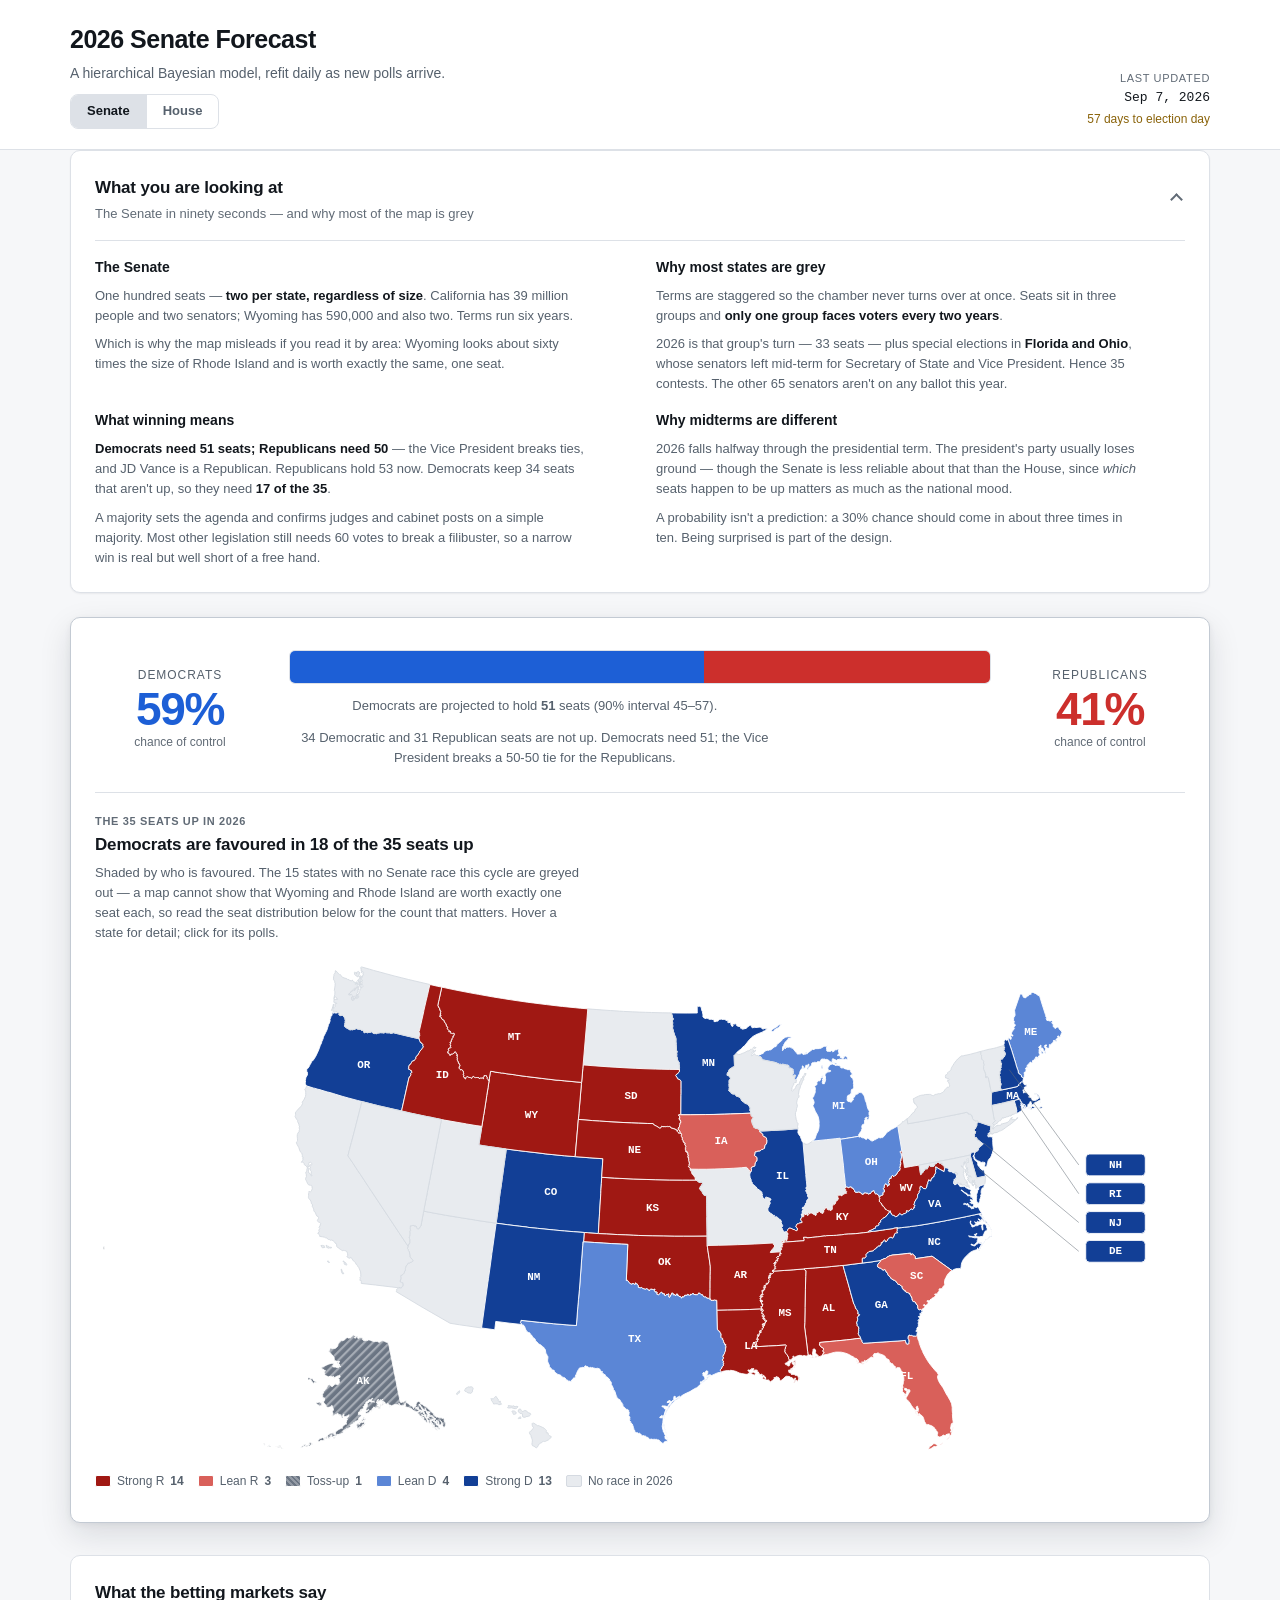
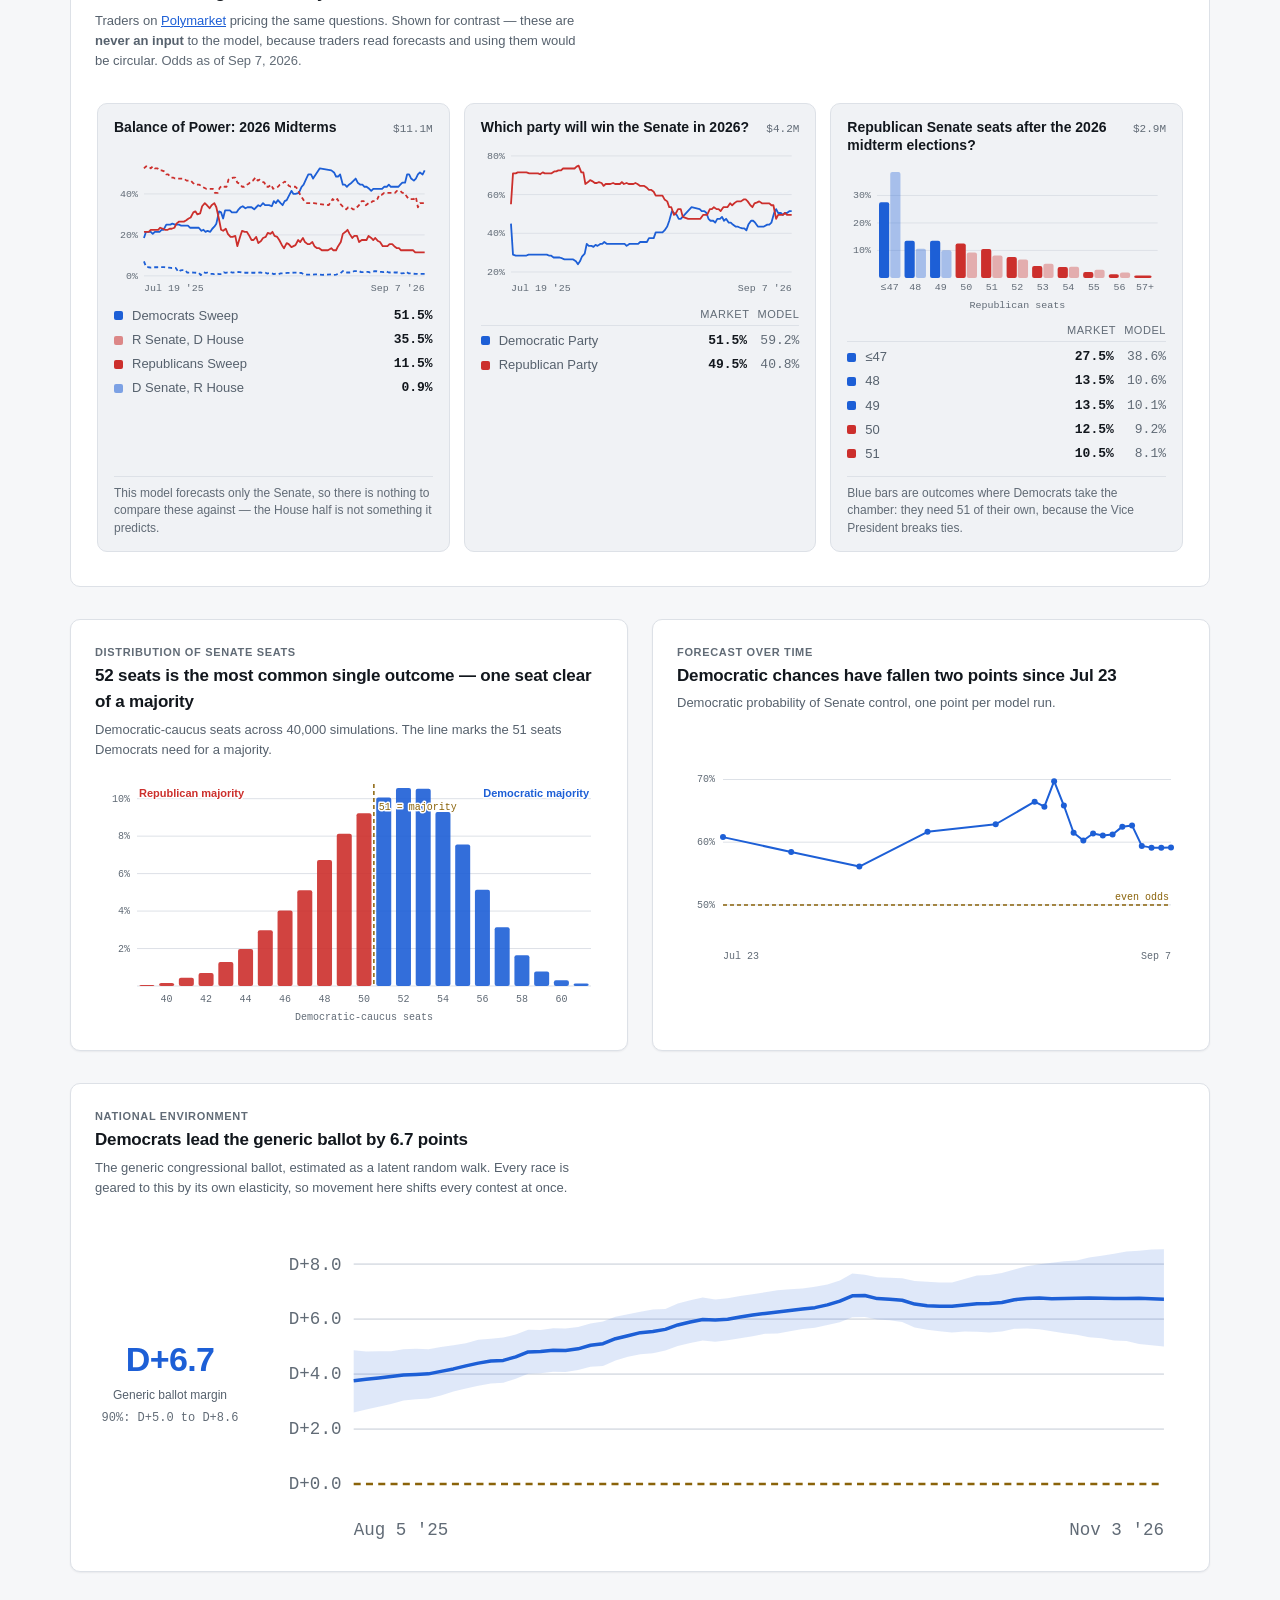
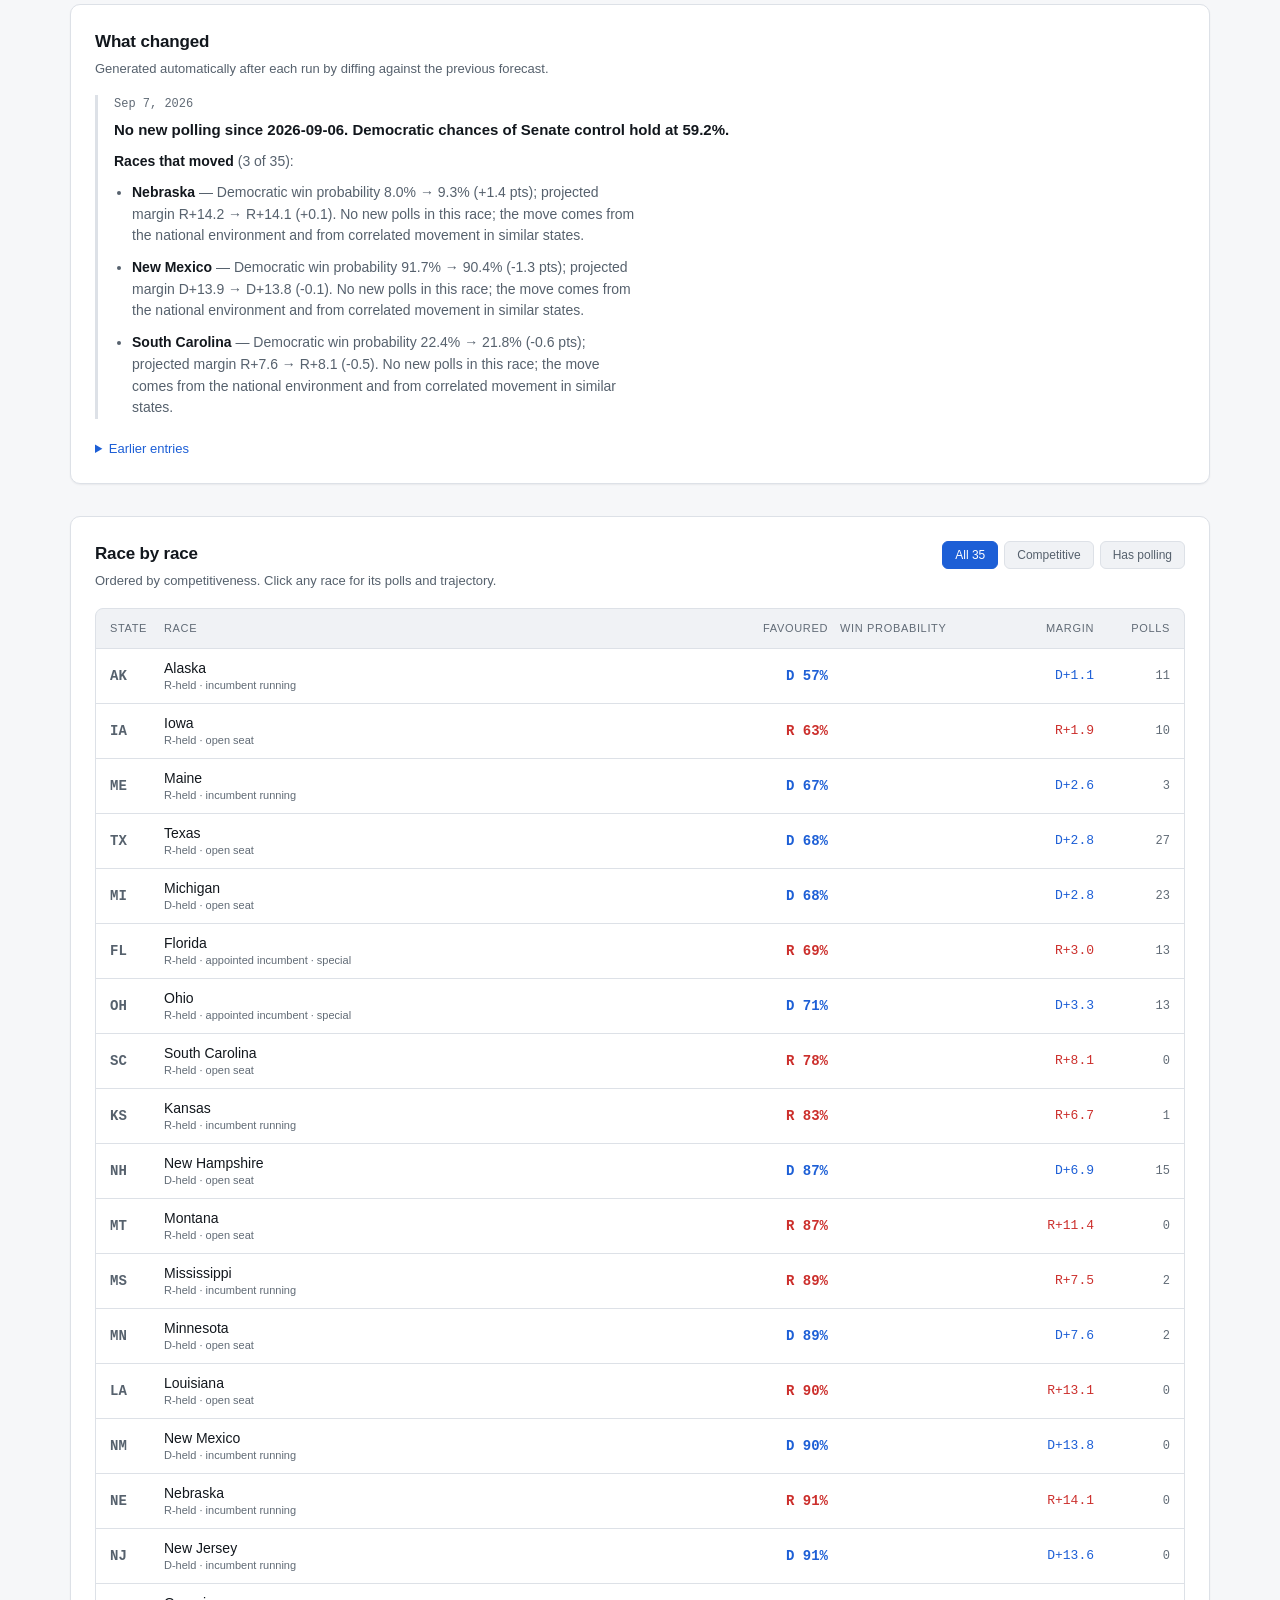
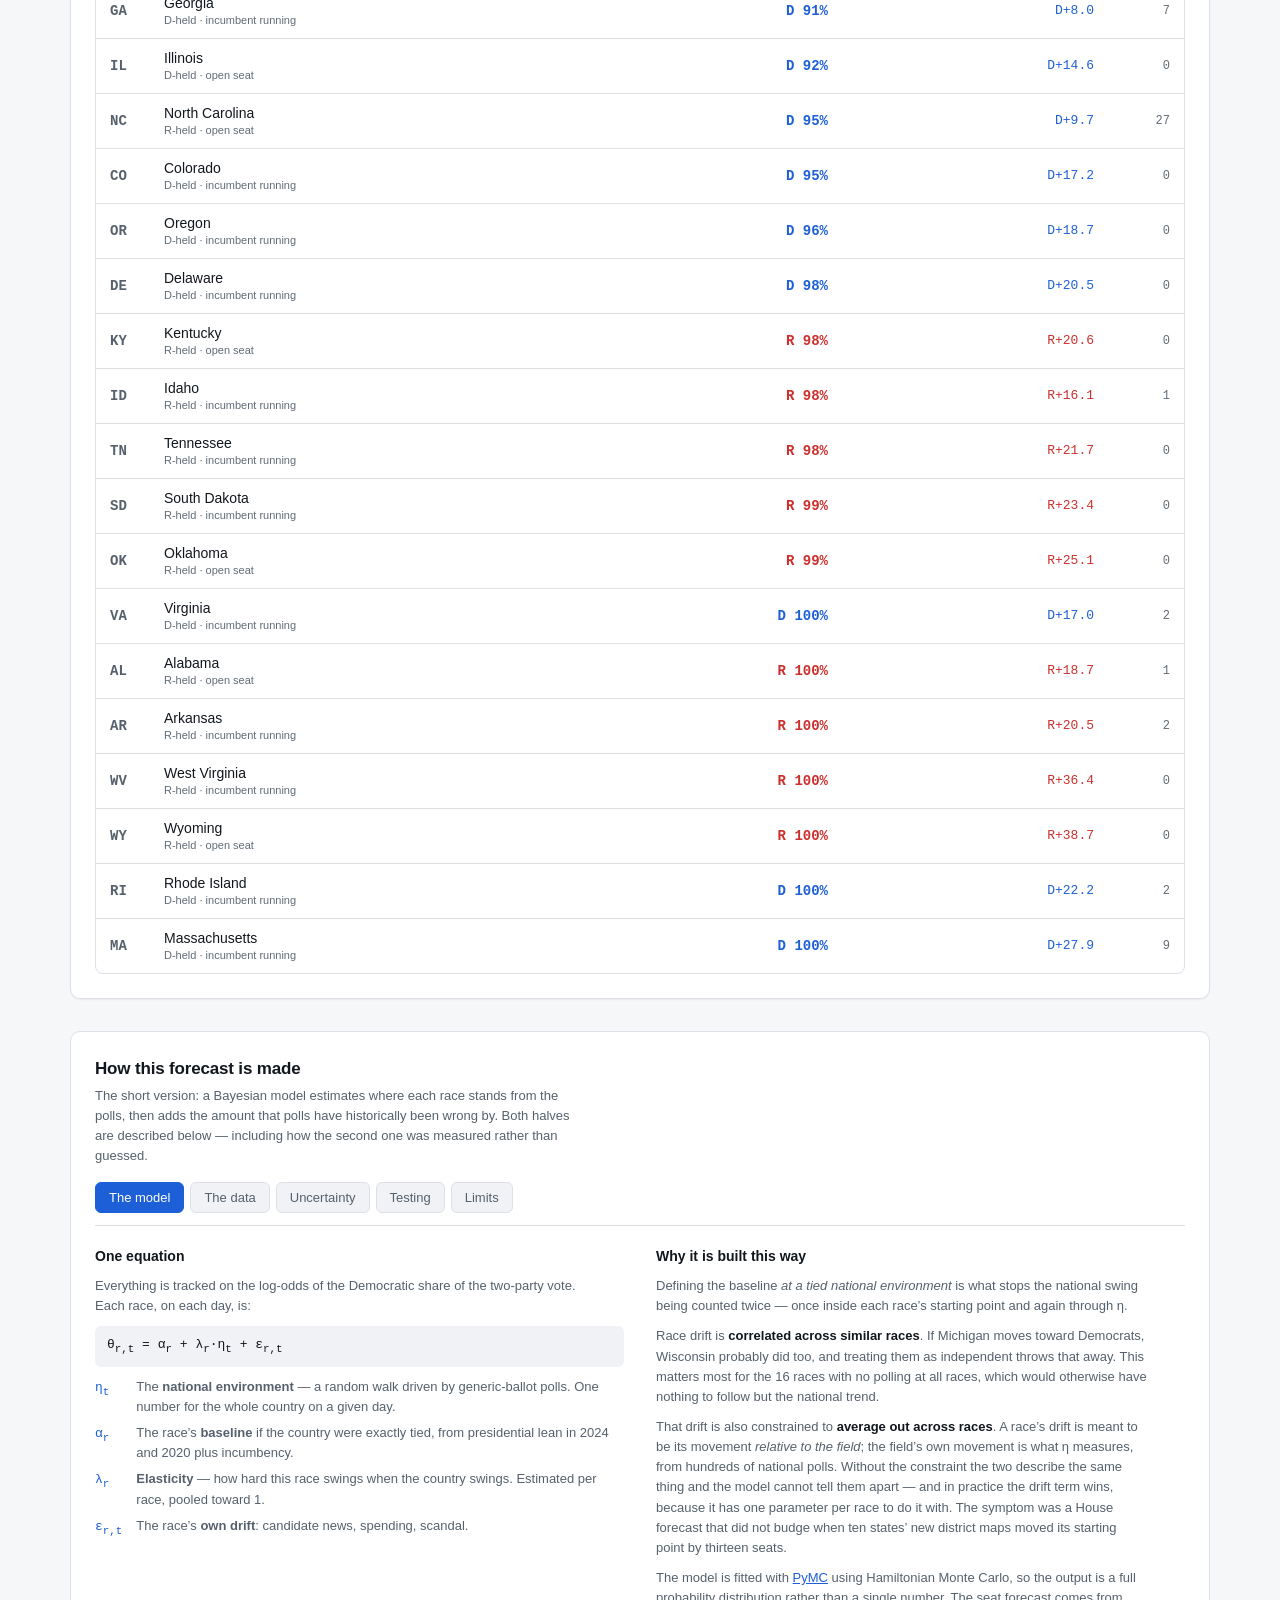
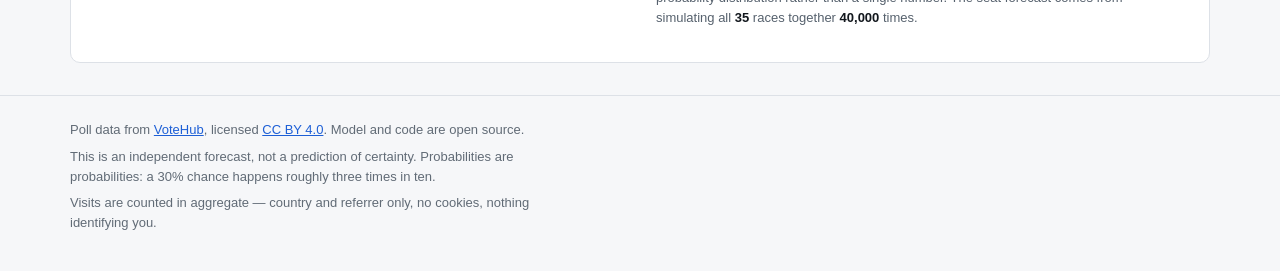
==== commit cd899a4a: "Label the chart series on the lines, not in a legend A legend asks the reader to hold "blue = Peltol" ====
--- a/site/index.html
+++ b/site/index.html
@@ -226,10 +226,6 @@
         here are fitted on past House polling rather than borrowed from the Senate — which
         made this interval wider, not narrower.
       </p>
-      <div class="legend">
-        <span><i class="swatch dem"></i>Democratic majority</span>
-        <span><i class="swatch rep"></i>Republican majority</span>
-      </div>
     </div>
 
     <div class="card">
--- a/site/css/style.css
+++ b/site/css/style.css
@@ -385,14 +385,36 @@
 .flex-1 { flex: 1; min-width: 0; }
 
 .axis-label { fill: var(--text-faint); font-size: var(--fs-3xs); font-family: var(--mono); }
+/* A series's name, drawn at the end of its line.
+ *
+ * Sans rather than the mono the axis labels use: this is a name, not a number,
+ * and it should not read as part of the data. The halo is what makes direct
+ * labelling safe -- a label sits wherever its series happens to end, which may
+ * be over a gridline, the uncertainty band, or the other line. */
+.series-label {
+  font-size: var(--fs-2xs);
+  font-weight: 650;
+  font-family: var(--sans);
+  paint-order: stroke;
+  stroke: var(--bg-elev);
+  stroke-width: 3px;
+  stroke-linejoin: round;
+}
 .grid-line { stroke: var(--border); stroke-width: 1; }
 .threshold-line { stroke: var(--accent); stroke-width: 1.5; stroke-dasharray: 4 3; }
-.threshold-text { fill: var(--accent); font-size: var(--fs-3xs); font-family: var(--mono); }
-
-.legend { display: flex; gap: 18px; margin-top: 12px; font-size: var(--fs-xs); color: var(--text-dim); }
-.swatch { display: inline-block; width: 10px; height: 10px; border-radius: 2px; margin-right: 6px; vertical-align: middle; }
-.swatch.dem { background: var(--dem); }
-.swatch.rep { background: var(--rep); }
+/* Haloed for the same reason .series-label is: a reference label sits wherever
+   its reference value falls, which on a seat histogram is directly over the
+   tallest bars in the distribution. */
+.threshold-text {
+  fill: var(--accent);
+  font-size: var(--fs-3xs);
+  font-family: var(--mono);
+  paint-order: stroke;
+  stroke: var(--bg-elev);
+  stroke-width: 3px;
+  stroke-linejoin: round;
+}
+
 
 /* ---------- national ---------- */
 .national-row { display: flex; gap: 28px; align-items: center; }
@@ -898,19 +920,13 @@
 .chart-tip .tt-row span.dem-text { color: var(--dem); }
 .chart-tip .tt-row span.rep-text { color: var(--rep); }
 
-.candidate-legend {
-  display: flex;
-  flex-wrap: wrap;
-  gap: 6px 18px;
-  margin: 2px 0 8px;
+/* Says what the dots are, which nothing on the chart itself can. The two
+   series are named on their own lines, so this is a caption, not a legend. */
+.chart-note {
+  margin: 2px 0 var(--s-4);
   font-size: var(--fs-sm);
-}
-.candidate-legend span { display: inline-flex; align-items: center; gap: 6px; }
-.candidate-legend i {
-  width: 14px;
-  height: 3px;
-  border-radius: 2px;
-  flex: none;
+  color: var(--text-faint);
+  max-width: var(--measure);
 }
 
 /* ---------- who is on the ballot ---------- */
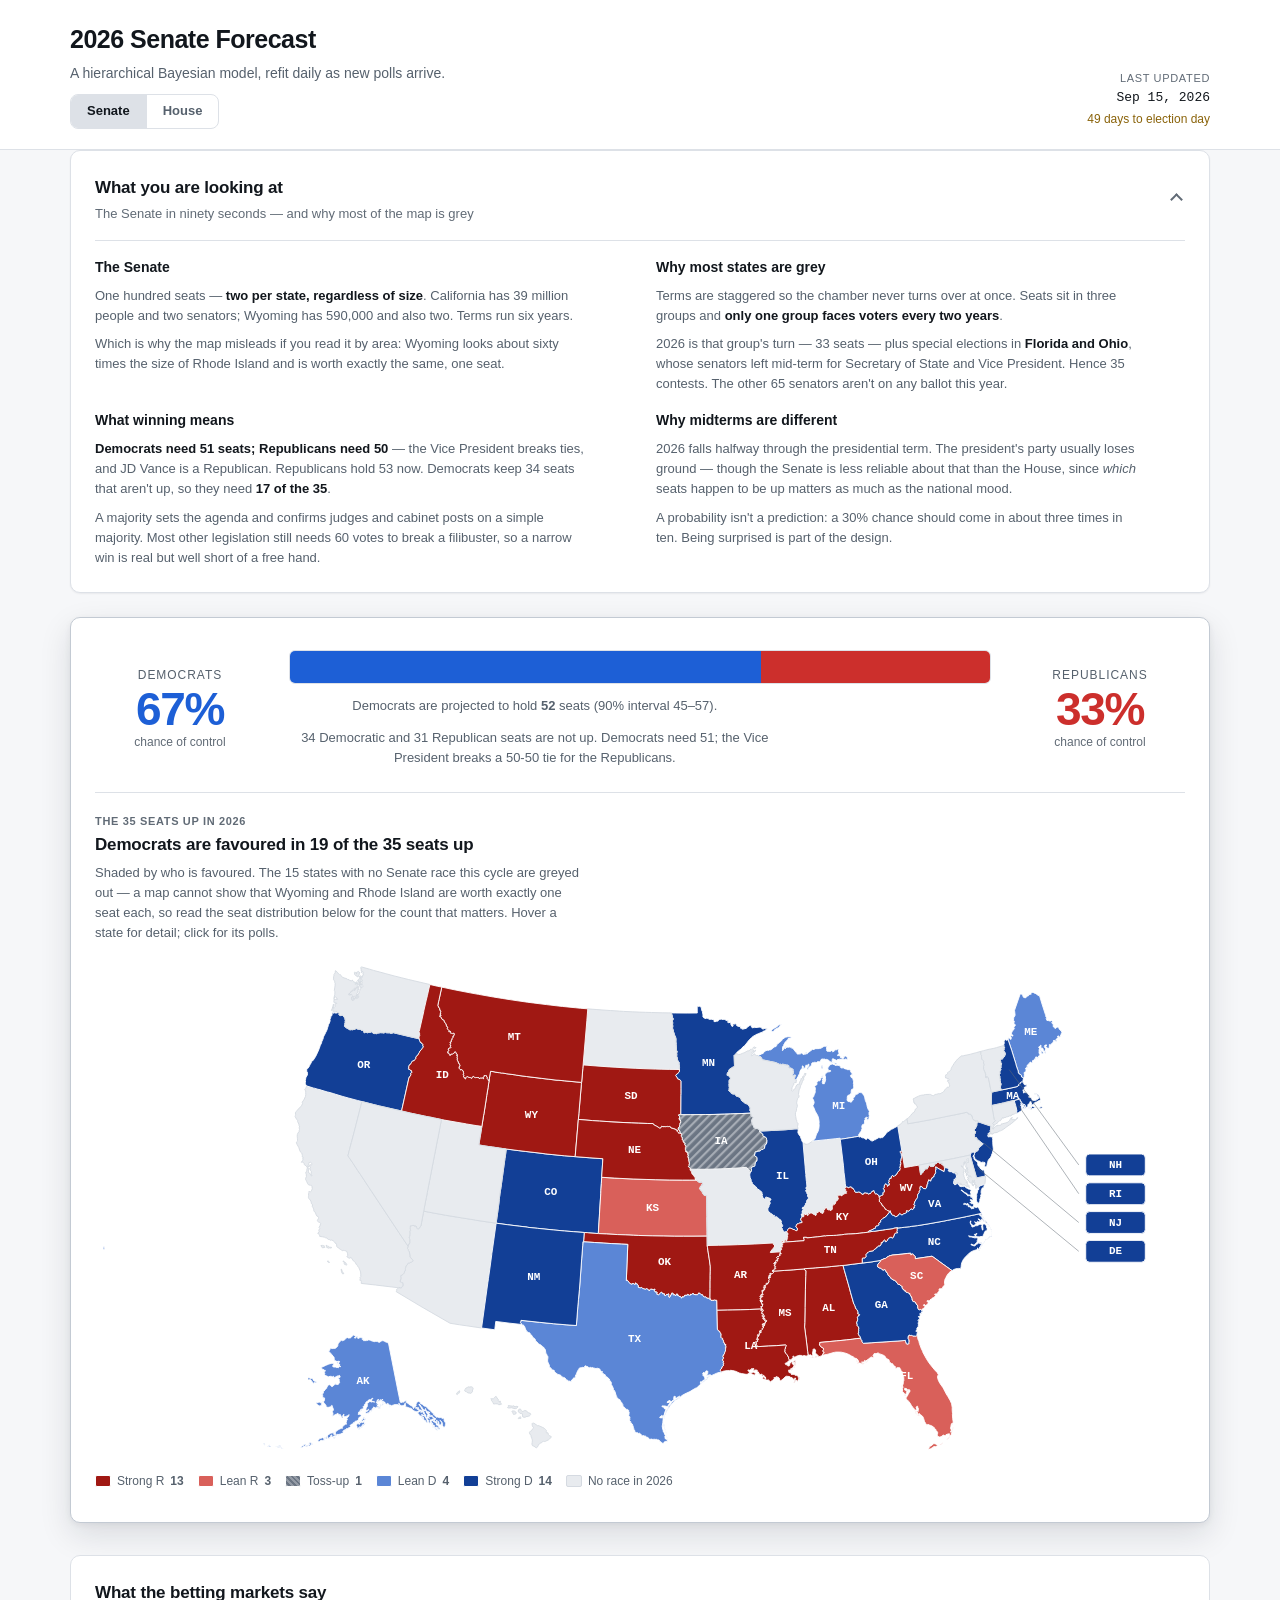
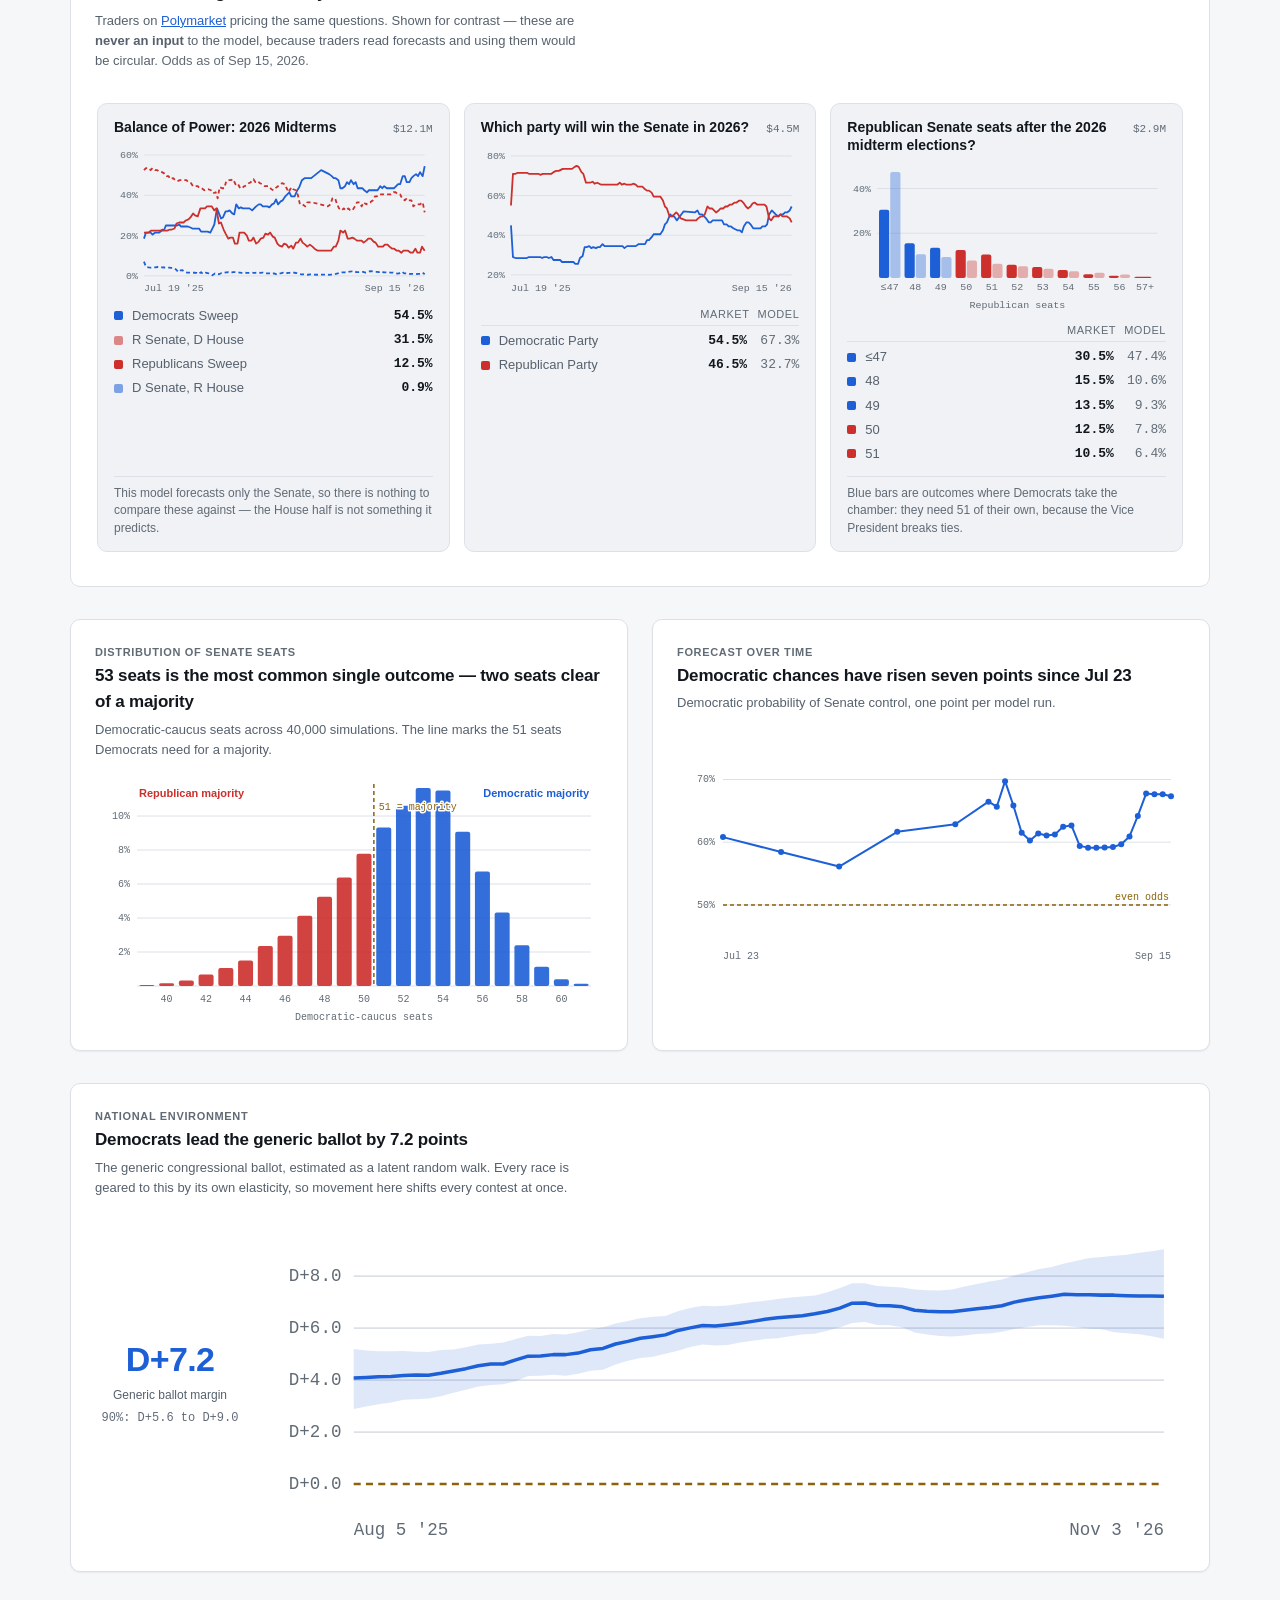
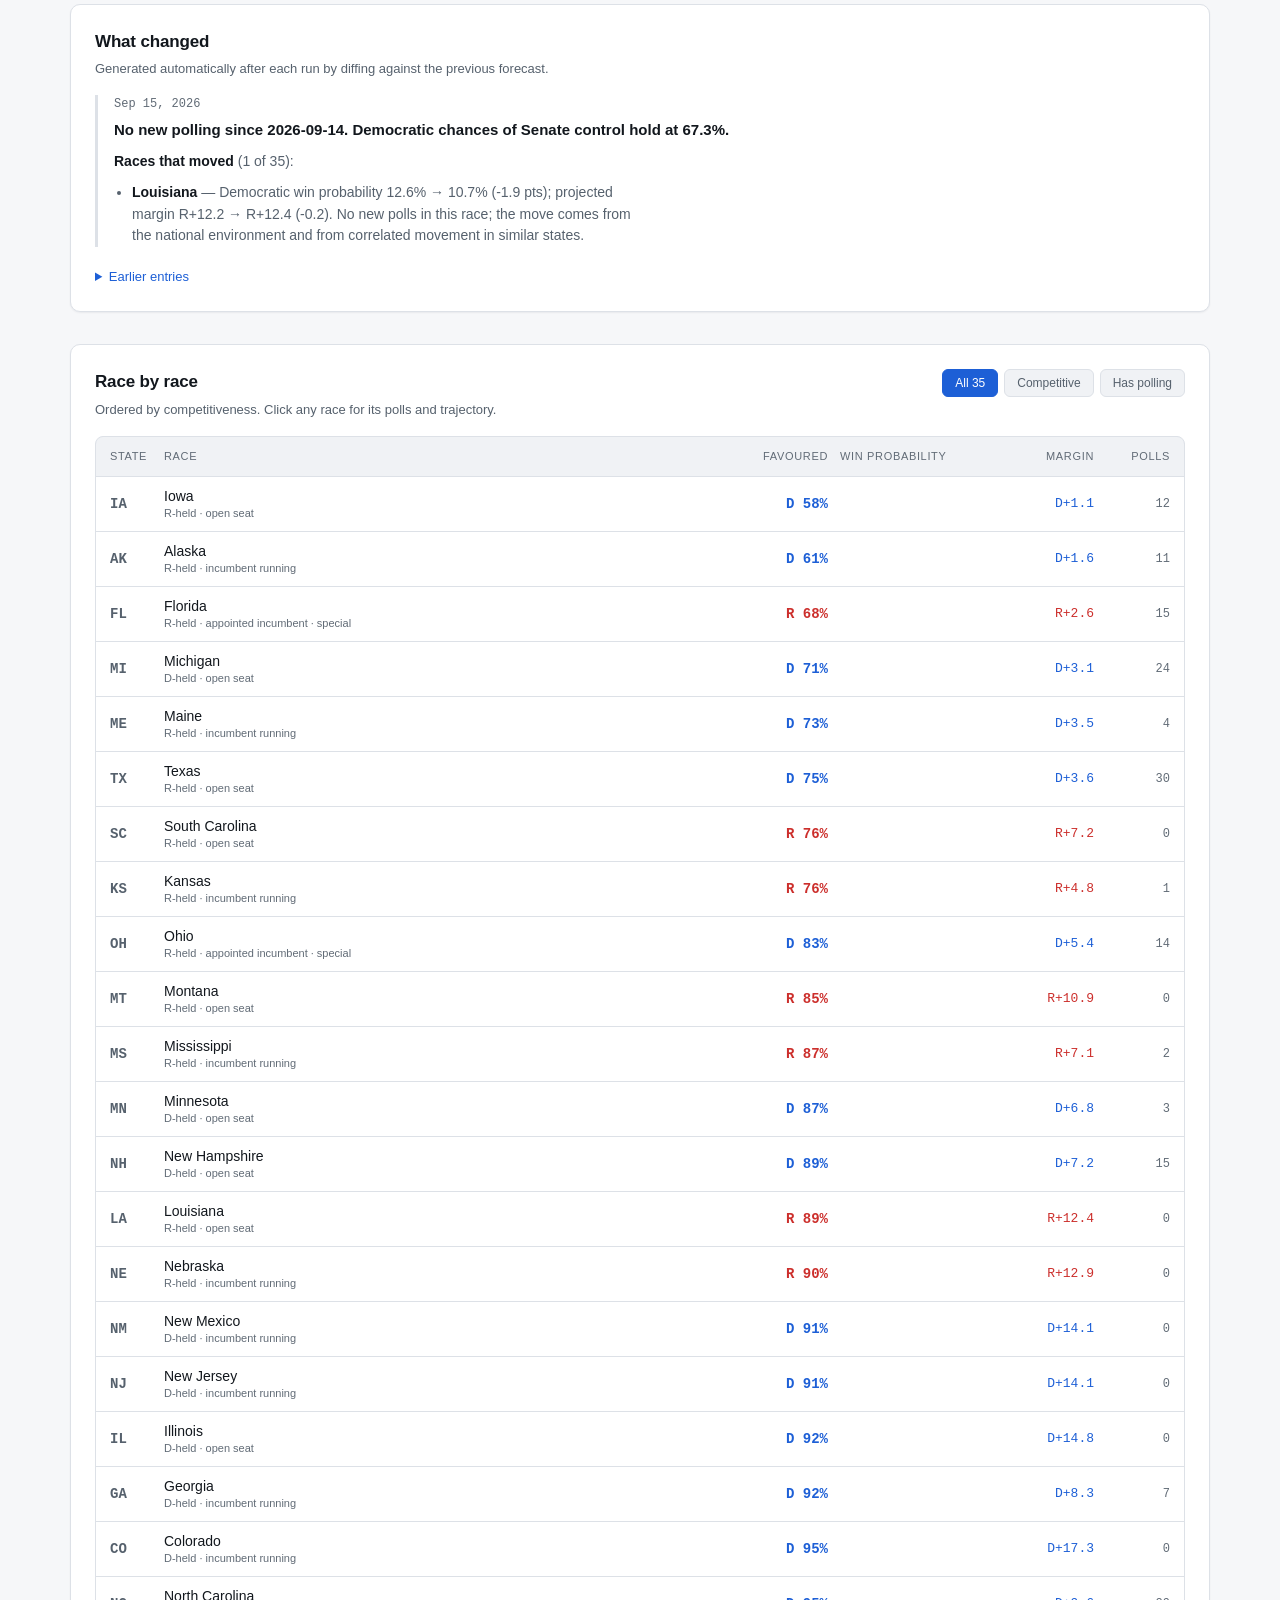
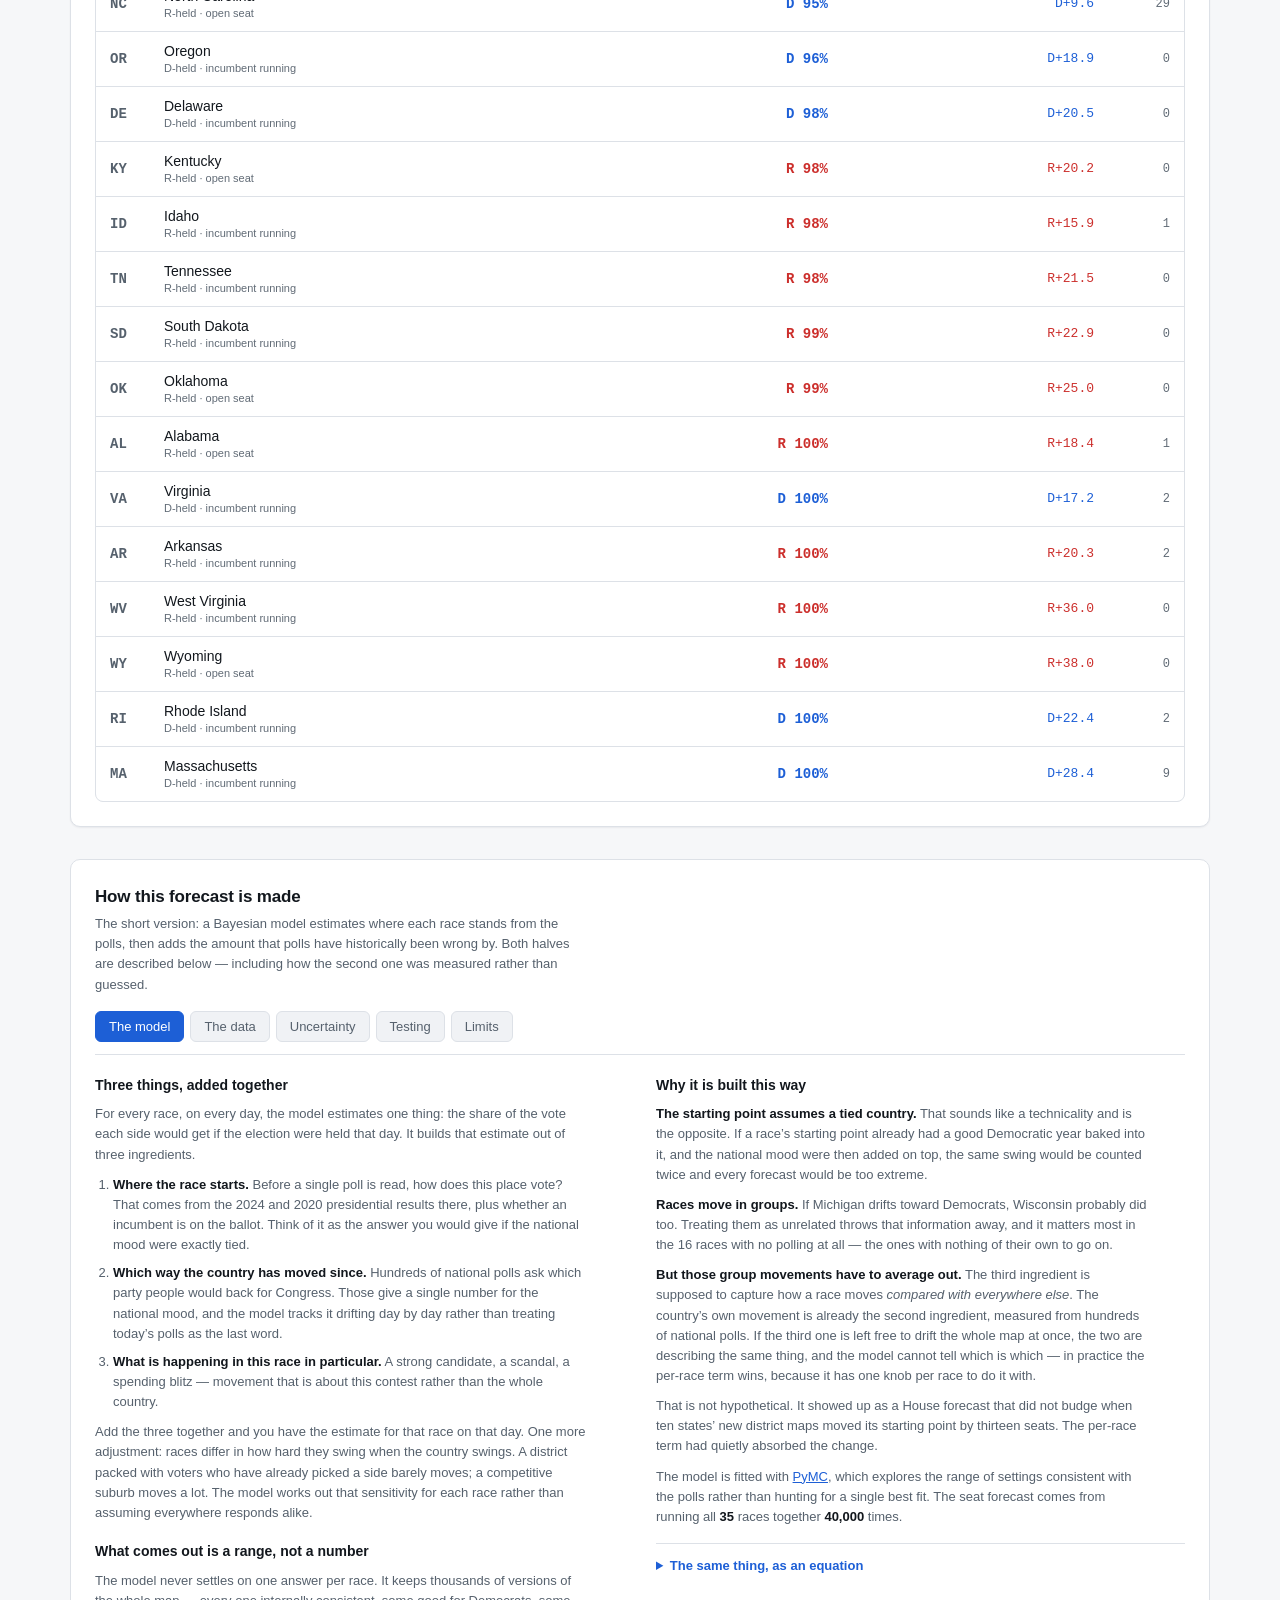
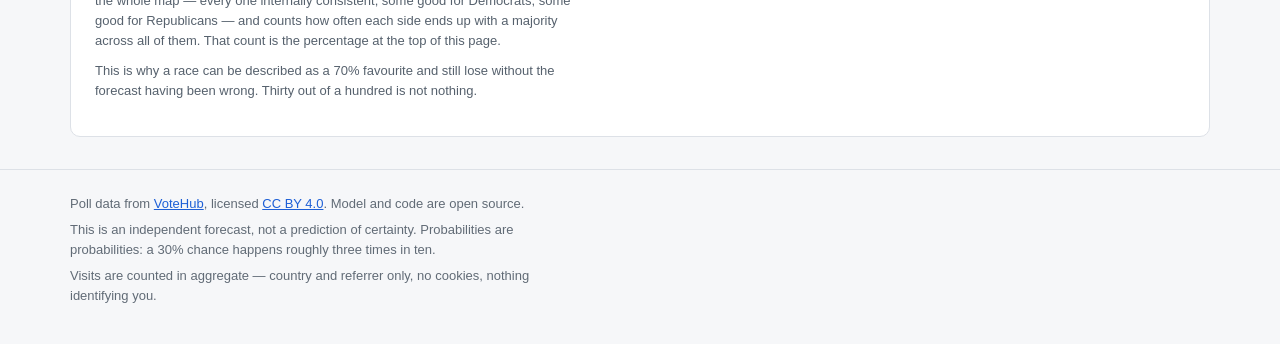
==== commit 210270e9: "Lead the methodology with plain English, not an equation The model panel opened with "One equation" " ====
--- a/site/index.html
+++ b/site/index.html
@@ -301,48 +301,92 @@
     <div class="method-panel" id="m-model">
       <div class="method-cols">
         <div>
-          <h3>One equation</h3>
-          <p>Everything is tracked on the log-odds of the Democratic share of the two-party
-          vote. Each race, on each day, is:</p>
-          <p class="formula">&theta;<sub>r,t</sub> = &alpha;<sub>r</sub> + &lambda;<sub>r</sub>&middot;&eta;<sub>t</sub> + &epsilon;<sub>r,t</sub></p>
-          <dl class="term-list">
-            <dt>&eta;<sub>t</sub></dt>
-            <dd>The <strong>national environment</strong> &mdash; a random walk driven by
-            generic-ballot polls. One number for the whole country on a given day.</dd>
-            <dt>&alpha;<sub>r</sub></dt>
-            <dd>The race&rsquo;s <strong>baseline</strong> if the country were exactly tied,
-            from presidential lean in 2024 and 2020 plus incumbency.</dd>
-            <dt>&lambda;<sub>r</sub></dt>
-            <dd><strong>Elasticity</strong> &mdash; how hard this race swings when the
-            country swings. Estimated per race, pooled toward 1.</dd>
-            <dt>&epsilon;<sub>r,t</sub></dt>
-            <dd>The race&rsquo;s <strong>own drift</strong>: candidate news, spending,
-            scandal.</dd>
-          </dl>
+          <h3>Three things, added together</h3>
+          <p>For every race, on every day, the model estimates one thing: the share of the
+          vote each side would get if the election were held that day. It builds that
+          estimate out of three ingredients.</p>
+
+          <ol class="method-list">
+            <li><strong>Where the race starts.</strong> Before a single poll is read, how
+            does this place vote? That comes from the 2024 and 2020 presidential results
+            there, plus whether an incumbent is on the ballot. Think of it as the answer
+            you would give if the national mood were exactly tied.</li>
+
+            <li><strong>Which way the country has moved since.</strong> Hundreds of national
+            polls ask which party people would back for Congress. Those give a single number
+            for the national mood, and the model tracks it drifting day by day rather than
+            treating today&rsquo;s polls as the last word.</li>
+
+            <li><strong>What is happening in this race in particular.</strong> A strong
+            candidate, a scandal, a spending blitz &mdash; movement that is about this
+            contest rather than the whole country.</li>
+          </ol>
+
+          <p>Add the three together and you have the estimate for that race on that day.
+          One more adjustment: races differ in how hard they swing when the country swings.
+          A district packed with voters who have already picked a side barely moves; a
+          competitive suburb moves a lot. The model works out that sensitivity for each
+          race rather than assuming everywhere responds alike.</p>
+
+          <h3 class="method-subhead">What comes out is a range, not a number</h3>
+          <p>The model never settles on one answer per race. It keeps thousands of versions
+          of the whole map &mdash; every one internally consistent, some good for Democrats,
+          some good for Republicans &mdash; and counts how often each side ends up with a
+          majority across all of them. That count is the percentage at the top of this page.</p>
+          <p>This is why a race can be described as a 70% favourite and still lose without
+          the forecast having been wrong. Thirty out of a hundred is not nothing.</p>
         </div>
         <div>
           <h3>Why it is built this way</h3>
-          <p>Defining the baseline <em>at a tied national environment</em> is what stops the
-          national swing being counted twice &mdash; once inside each race&rsquo;s starting
-          point and again through &eta;.</p>
-          <p>Race drift is <strong>correlated across similar races</strong>. If Michigan
-          moves toward Democrats, Wisconsin probably did too, and treating them as
-          independent throws that away. This matters most for the
-          <span id="m-unpolled">unpolled</span> races, which would otherwise have nothing to
-          follow but the national trend.</p>
-          <p>That drift is also constrained to <strong>average out across races</strong>.
-          A race&rsquo;s drift is meant to be its movement <em>relative to the field</em>;
-          the field&rsquo;s own movement is what &eta; measures, from hundreds of national
-          polls. Without the constraint the two describe the same thing and the model cannot
-          tell them apart &mdash; and in practice the drift term wins, because it has one
-          parameter per race to do it with. The symptom was a House forecast that did not
-          budge when ten states&rsquo; new district maps moved its starting point by thirteen
-          seats.</p>
-          <p>The model is fitted with <a href="https://www.pymc.io/" rel="noopener">PyMC</a>
-          using Hamiltonian Monte Carlo, so the output is a full probability distribution
-          rather than a single number. The seat forecast comes from simulating all
+          <p><strong>The starting point assumes a tied country.</strong> That sounds like a
+          technicality and is the opposite. If a race&rsquo;s starting point already had a
+          good Democratic year baked into it, and the national mood were then added on top,
+          the same swing would be counted twice and every forecast would be too extreme.</p>
+
+          <p><strong>Races move in groups.</strong> If Michigan drifts toward Democrats,
+          Wisconsin probably did too. Treating them as unrelated throws that information
+          away, and it matters most in the
+          <span id="m-unpolled">unpolled races</span> &mdash; the ones with nothing of
+          their own to go on.</p>
+
+          <p><strong>But those group movements have to average out.</strong> The third
+          ingredient is supposed to capture how a race moves <em>compared with everywhere
+          else</em>. The country&rsquo;s own movement is already the second ingredient,
+          measured from hundreds of national polls. If the third one is left free to drift
+          the whole map at once, the two are describing the same thing, and the model cannot
+          tell which is which &mdash; in practice the per-race term wins, because it has one
+          knob per race to do it with.</p>
+          <p>That is not hypothetical. It showed up as a House forecast that did not budge
+          when ten states&rsquo; new district maps moved its starting point by thirteen
+          seats. The per-race term had quietly absorbed the change.</p>
+
+          <p>The model is fitted with <a href="https://www.pymc.io/" rel="noopener">PyMC</a>,
+          which explores the range of settings consistent with the polls rather than hunting
+          for a single best fit. The seat forecast comes from running all
           <strong id="m-nraces">&mdash;</strong> races together
-          <strong id="m-nsims">many</strong> times.
+          <strong id="m-nsims">many</strong> times.</p>
+
+          <details class="method-details">
+            <summary>The same thing, as an equation</summary>
+            <p>Everything is tracked on the log-odds of the Democratic share of the
+            two-party vote. Each race <em>r</em>, on each day <em>t</em>, is:</p>
+            <p class="formula">&theta;<sub>r,t</sub> = &alpha;<sub>r</sub> + &lambda;<sub>r</sub>&middot;&eta;<sub>t</sub> + &epsilon;<sub>r,t</sub></p>
+            <dl class="term-list">
+              <dt>&alpha;<sub>r</sub></dt>
+              <dd>Where the race starts &mdash; its <strong>baseline</strong> at a tied
+              national environment, from presidential lean in 2024 and 2020 plus
+              incumbency.</dd>
+              <dt>&eta;<sub>t</sub></dt>
+              <dd>The <strong>national environment</strong>, a random walk driven by
+              generic-ballot polls. One number for the whole country on a given day.</dd>
+              <dt>&lambda;<sub>r</sub></dt>
+              <dd><strong>Elasticity</strong> &mdash; how hard this race swings when the
+              country swings. Estimated per race, pooled toward 1.</dd>
+              <dt>&epsilon;<sub>r,t</sub></dt>
+              <dd>The race&rsquo;s <strong>own drift</strong>, constrained to sum to zero
+              across races at every step.</dd>
+            </dl>
+          </details>
         </div>
       </div>
     </div>
--- a/site/css/style.css
+++ b/site/css/style.css
@@ -829,6 +829,26 @@
 .method-list li { margin-bottom: 8px; }
 .method-list strong, .method-panel p strong { color: var(--text); font-weight: 600; }
 
+/* The equation, folded away.
+ *
+ * The model panel used to open with it, which meant the first thing a reader
+ * met was four Greek letters. The prose above now says the same thing, and this
+ * is here for the reader who wants the formal version -- closed by default, so
+ * it is an offer rather than a toll gate. */
+.method-details {
+  margin-top: var(--s-6);
+  border-top: 1px solid var(--border);
+  padding-top: var(--s-5);
+}
+.method-details summary {
+  cursor: pointer;
+  color: var(--dem-line);
+  font-size: var(--fs-sm);
+  font-weight: 600;
+}
+.method-details[open] summary { margin-bottom: var(--s-5); }
+.method-details p { color: var(--text-dim); font-size: var(--fs-sm); margin: 0 0 var(--s-5); max-width: var(--measure); }
+
 /* Term definitions for the model equation. */
 .term-list { margin: 0; display: grid; grid-template-columns: auto 1fr; gap: 6px 14px; }
 .term-list dt {
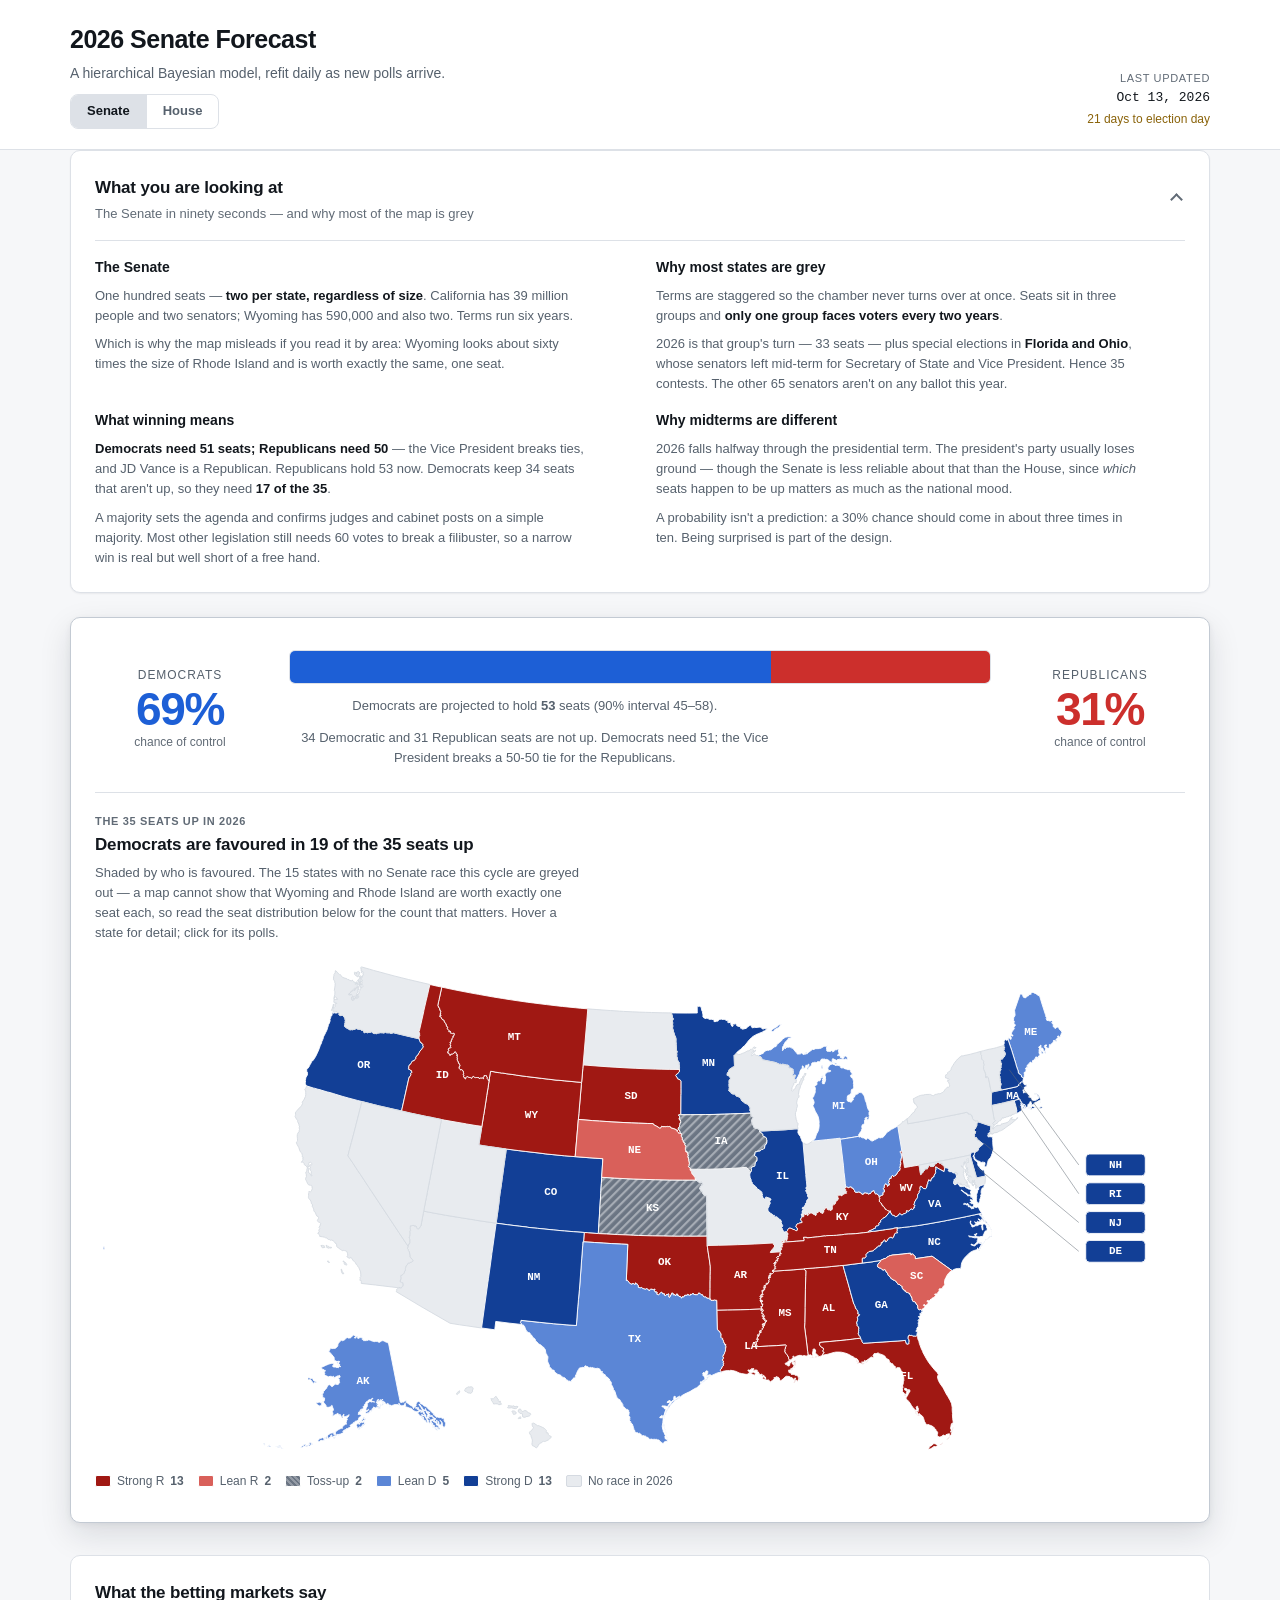
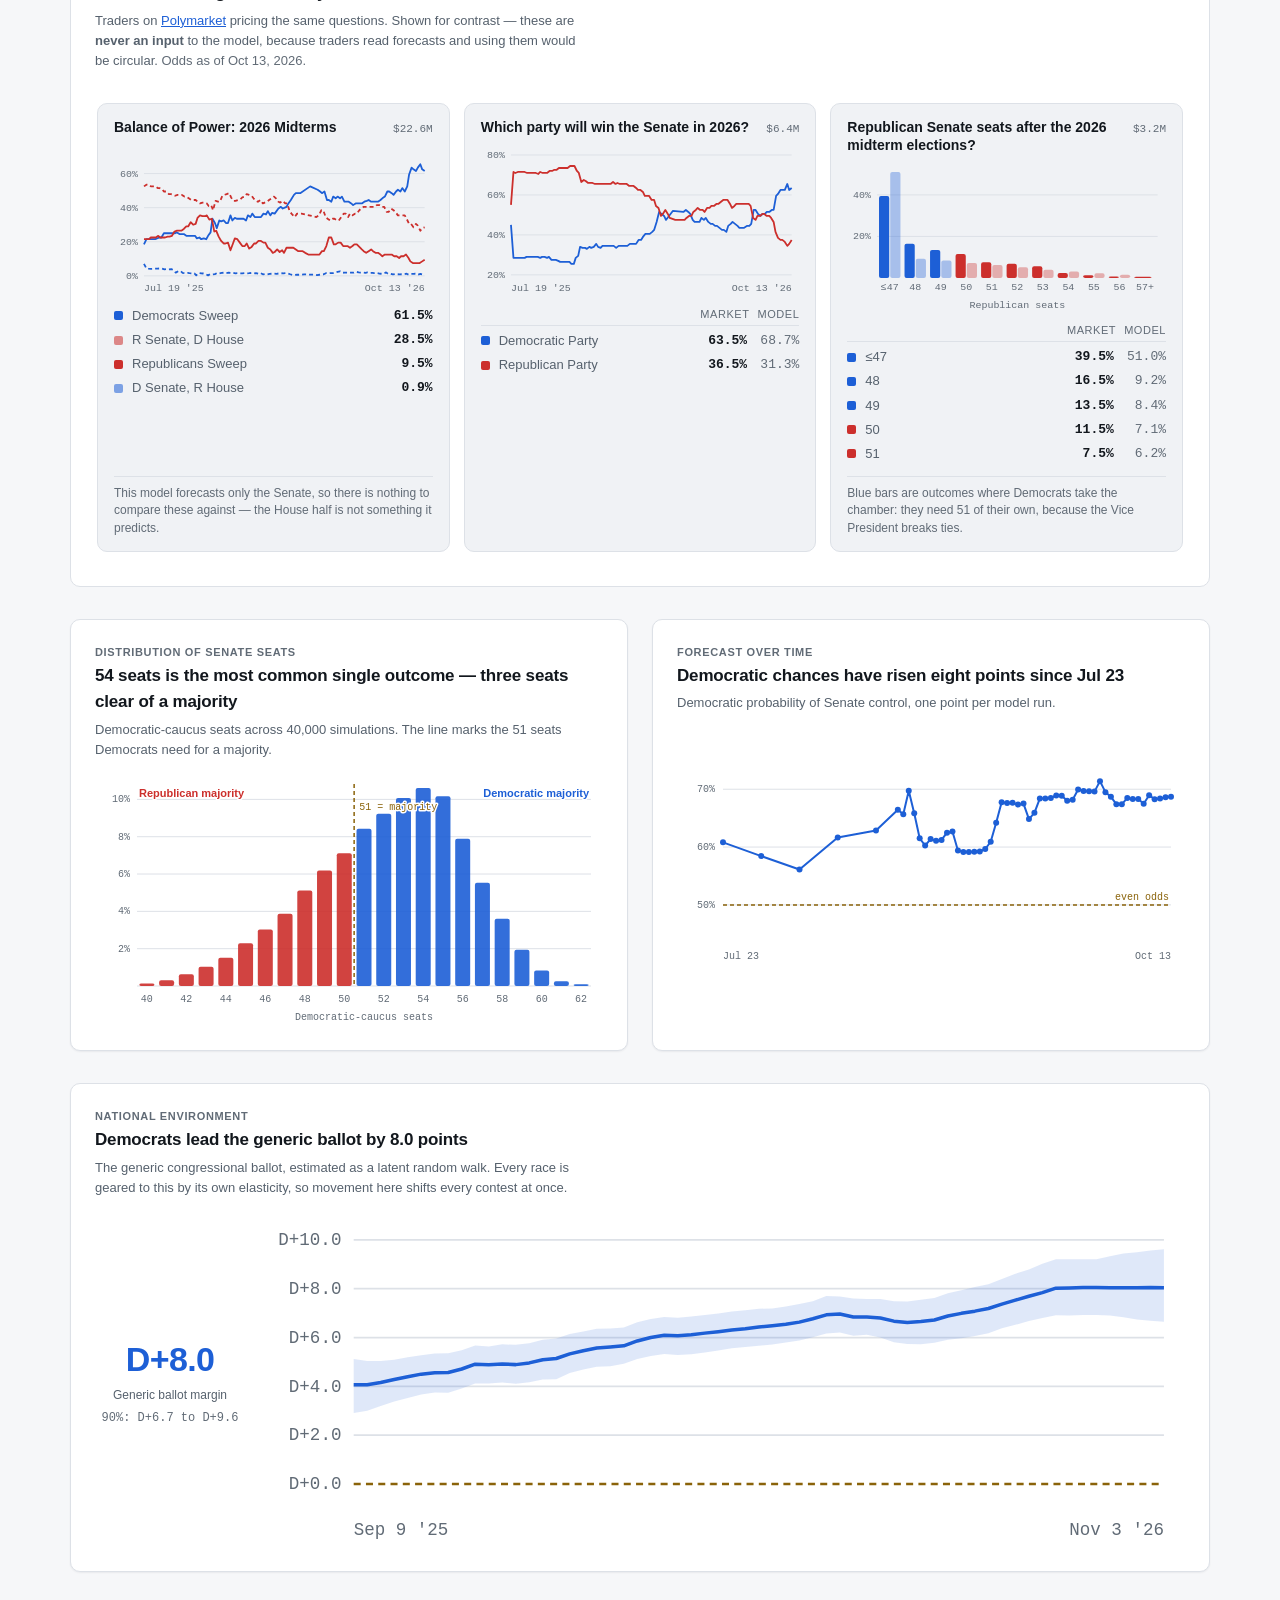
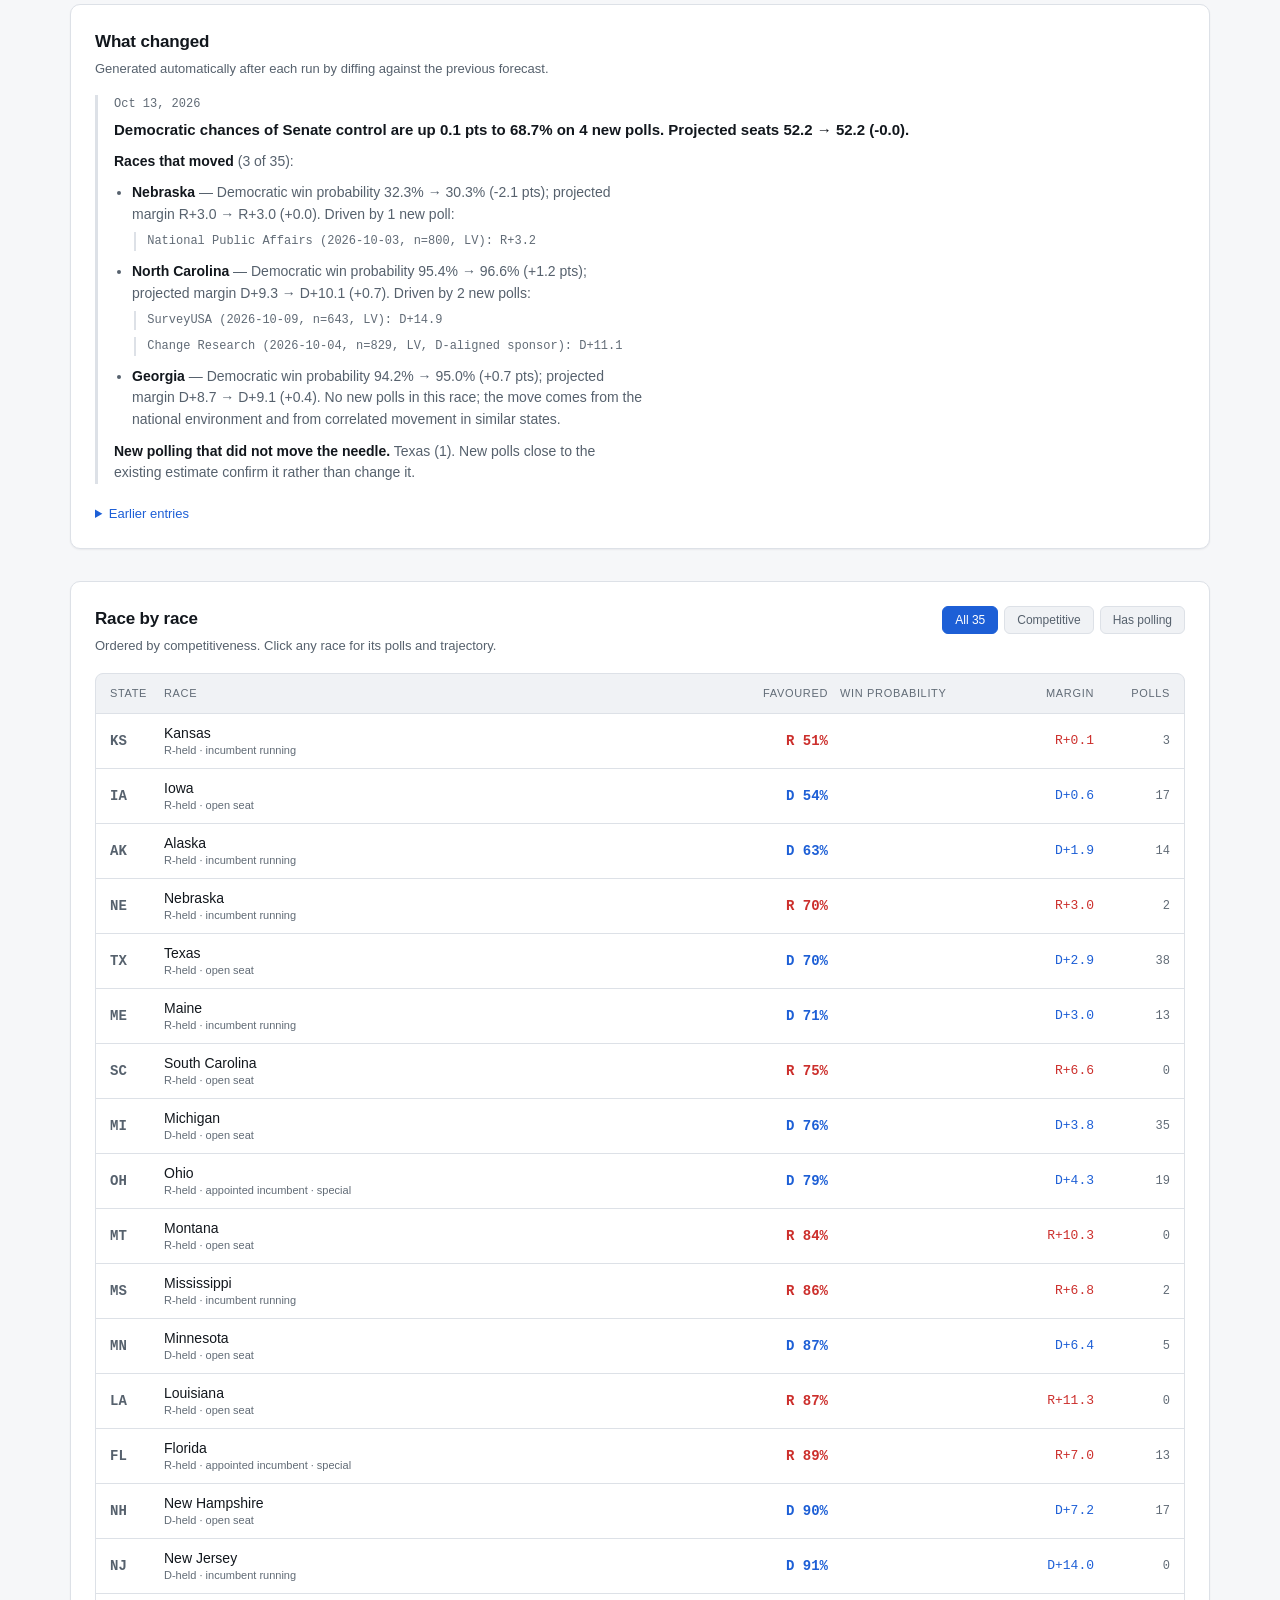
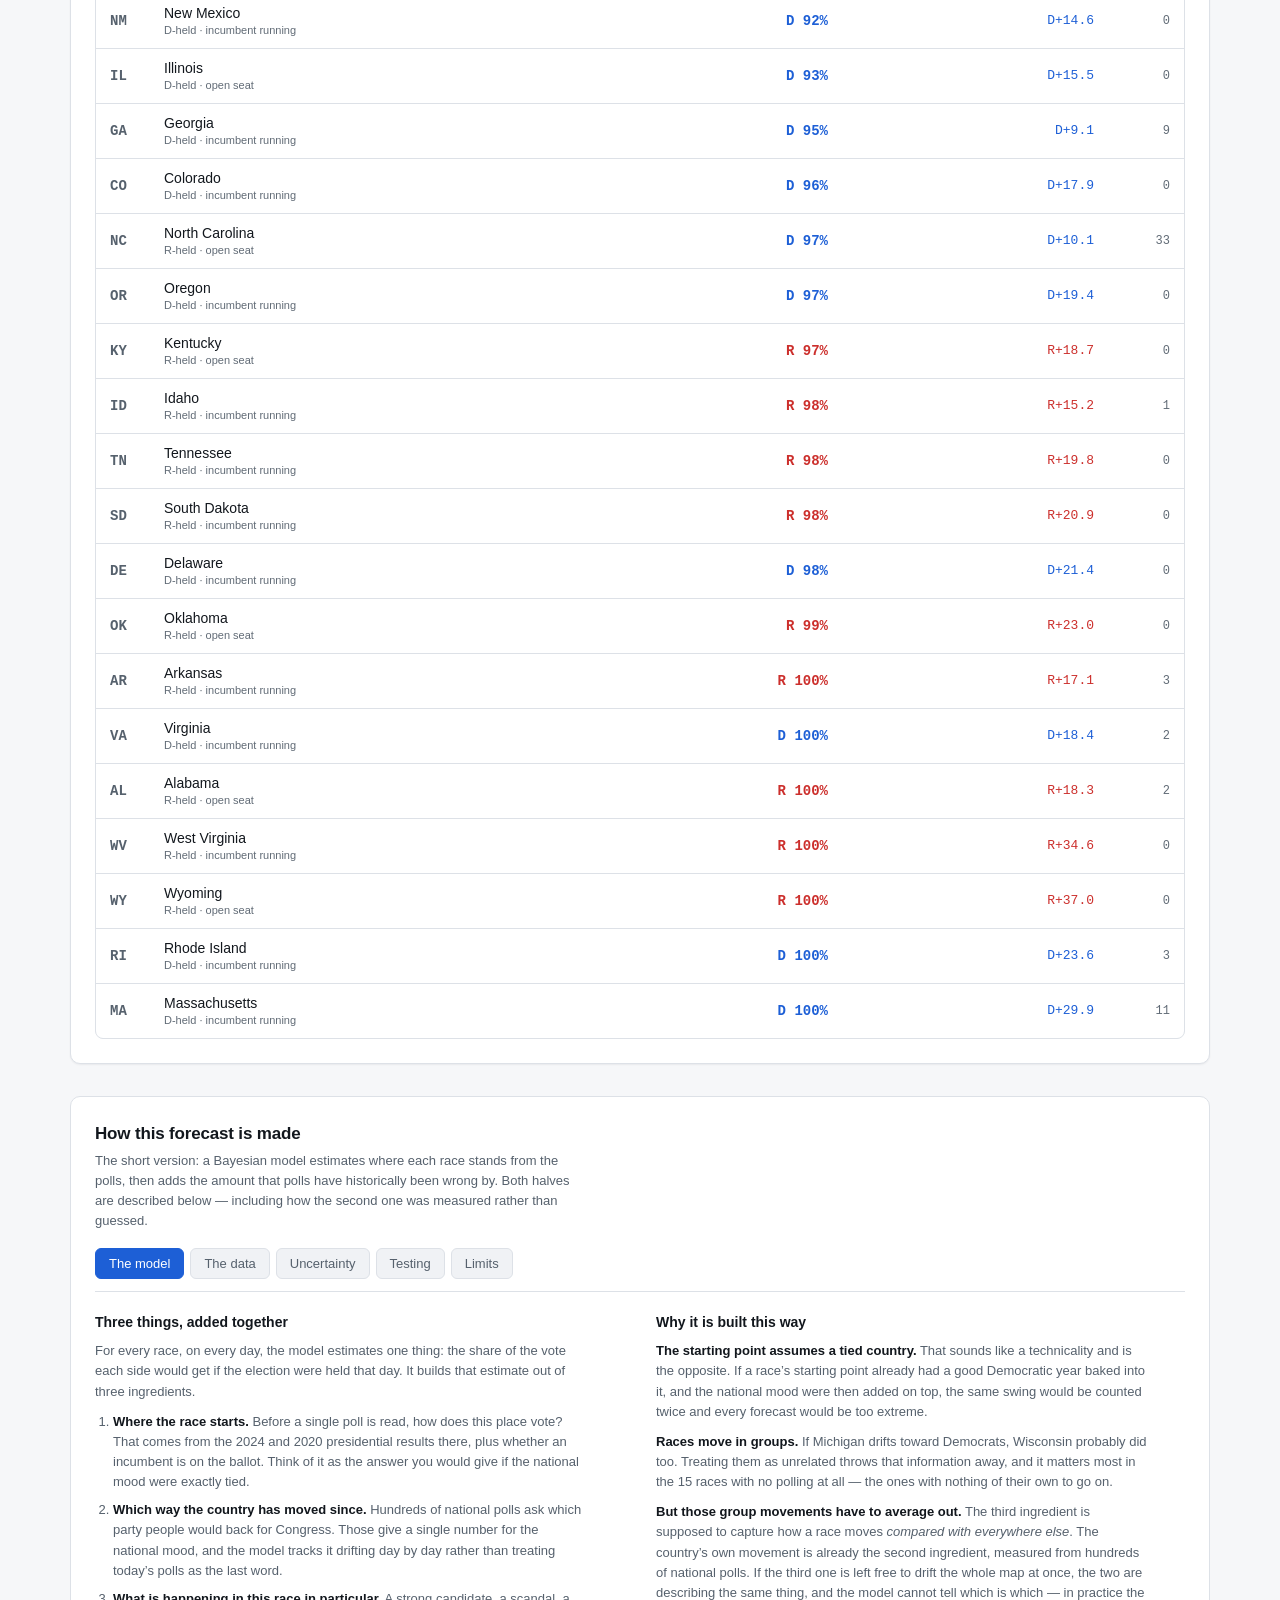
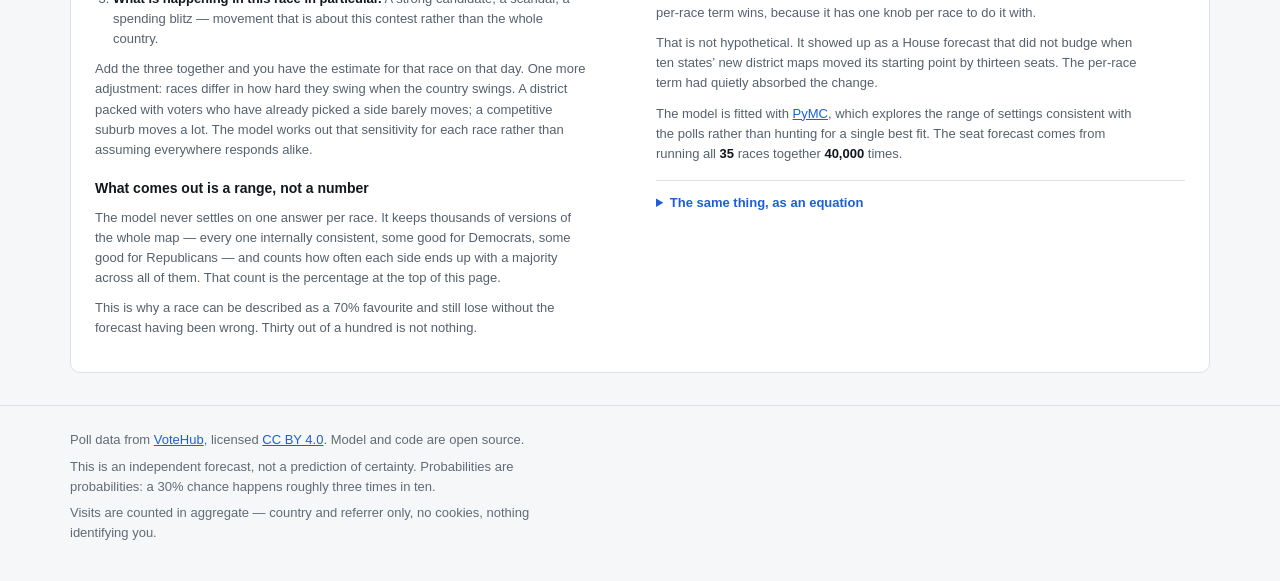
==== commit de9ba693: "Show the out-of-sample poll scoring on the Testing tab The page has described this test for weeks an" ====
--- a/site/index.html
+++ b/site/index.html
@@ -535,6 +535,34 @@
           <em>together</em>, understating how much they miss <em>individually</em>.</p>
         </div>
       </div>
+
+      <div class="method-cols">
+        <div>
+      <h3 class="method-subhead">Why the range is as wide as it is</h3>
+      <p>The seat range here is wider than some other published forecasts &mdash; most
+      visibly in the House, where the gap is large. So it is worth being precise about where
+      that width comes from. Switching each source of error off in turn settles it, and the
+      answer is not the one you would guess.</p>
+      <p>It is <strong>not</strong> the uncertainty in any individual race. Those are large
+      &mdash; in districts nobody has polled, very large &mdash; but errors that are
+      independent from one district to the next mostly cancel out once you add up several
+      hundred seats. They are worth only a handful of seats of spread.</p>
+        </div>
+        <div>
+      <h3 class="method-subhead">It is the misses that do not cancel</h3>
+      <p>What is left is the error that lands everywhere at once: a polling miss across the
+      whole country, and the tendency of similar places to miss together. In a
+      chamber where dozens of seats sit within a few points of the line, a uniform national
+      miss moves all of them the same way, and that is what makes a seat total hard to pin
+      down.</p>
+      <p>Which is why the range cannot honestly be narrowed by much. Remove the national
+      polling miss altogether &mdash; assume the country-wide polls are exactly right, which
+      no cycle on record supports &mdash; and the headline probability moves by about seven
+      points in the Senate and ten in the House, and no further. Everything left is the
+      recorded history of how wrong polls have been, and there is no reading of that record
+      in which the answer is &ldquo;barely at all&rdquo;.</p>
+        </div>
+      </div>
     </div>
 
     <!-- ---------- testing ---------- -->
@@ -558,12 +586,60 @@
           <strong id="m-skill">&mdash;</strong> on simply calling every race for whoever
           leads the polls. How often the true result landed inside each interval:</p>
           <div id="m-coverage" class="coverage-rows"></div>
-          <p><strong>Against polls it has not seen.</strong> The model is also refit on older
-          polls and asked to predict recent ones it was never shown. That catches a different
-          failure: a model that has learned this cycle&rsquo;s noise rather than its signal.</p>
+          <p><strong>Against polls it has not seen.</strong> Every day brings polls the
+          previous day&rsquo;s model was never shown, so each one is scored against the
+          forecast that could not have known about it. That catches a different failure
+          from the test above: a model that has learned this cycle&rsquo;s noise rather
+          than its signal.</p>
+          <div id="m-forward"></div>
           <p class="subtle">Neither test can prove the 2026 forecast is right. They establish
           that this method has been honest about its own uncertainty in the past, which is
           the most anyone can claim before an election happens.</p>
+        </div>
+      </div>
+
+      <div class="method-cols">
+        <div>
+      <h3 class="method-subhead">The real test, and how it was agreed in advance</h3>
+      <p>Only the election settles it. So the way this forecast will be graded was written
+      down in <strong>September 2026</strong>, seven weeks before anyone could know the
+      answer: how often each side actually won the races called at 70%, whether the true
+      result landed inside the published intervals, how far the seat total was out, and
+      how all of that compares with simply backing whoever led the polls.</p>
+      <p>Fixing it early is the point. A yardstick chosen after the result is not a
+      measurement, it is a press release &mdash; and every forecaster who has had a bad
+      night has discovered, the following morning, some other number they were really
+      trying to get right.</p>
+      <p>One more thing was settled in advance: <strong>how much each part counts</strong>.
+      The chamber result is close to an anecdote &mdash; two possible outcomes, one draw of
+      the dice, and a confident forecast beats a cautious one whenever it happens to be
+      right. The race-by-race scoring, across hundreds of contests, is where the real
+      evidence is. Deciding that order <em>after</em> seeing which way it fell would be far
+      too convenient, so it is on the record now.</p>
+      <p class="subtle">The scoring runs automatically every day and reads the result as it
+      is published. Until November it prints &ldquo;no result yet&rdquo;, which means that
+      by the time it matters it will have been exercised for weeks rather than written in a
+      hurry on the night.</p>
+        </div>
+        <div>
+      <h3 class="method-subhead">Checking sideways, against other people&rsquo;s models</h3>
+      <p>A forecast can also be compared with the others published alongside it. Where they
+      agree that is no proof either is right, but a large disagreement is a prompt to find
+      out which side is making the odd assumption.</p>
+      <p>In <strong>mid-October 2026</strong> this model put the House at 79%, against
+      Decision Desk HQ at 76%, Silver Bulletin at 94% and 50+1 at 99%. The two camps are
+      not disagreeing about who is ahead &mdash; 50+1&rsquo;s central outcome is 243
+      Democratic seats against this model&rsquo;s 246 &mdash; but about how wide the range
+      around that centre should be.</p>
+      <p>Chasing that down produced the clearest result of the cycle so far. To be as
+      confident as the most bullish of those forecasts, this model would have to shrink the
+      nationwide polling error it carries to roughly a quarter of what thirteen past cycles
+      actually recorded. It is the width that is doing the work, not the centre &mdash; and
+      the width is the part with a measurement behind it. Details under
+      <em>Uncertainty</em>.</p>
+      <p class="subtle">These comparisons are recorded with the date and the source for each
+      number, and are never fed back into the model. A forecast that reads other forecasts
+      stops being independent evidence and becomes an average of everyone else.</p>
         </div>
       </div>
     </div>
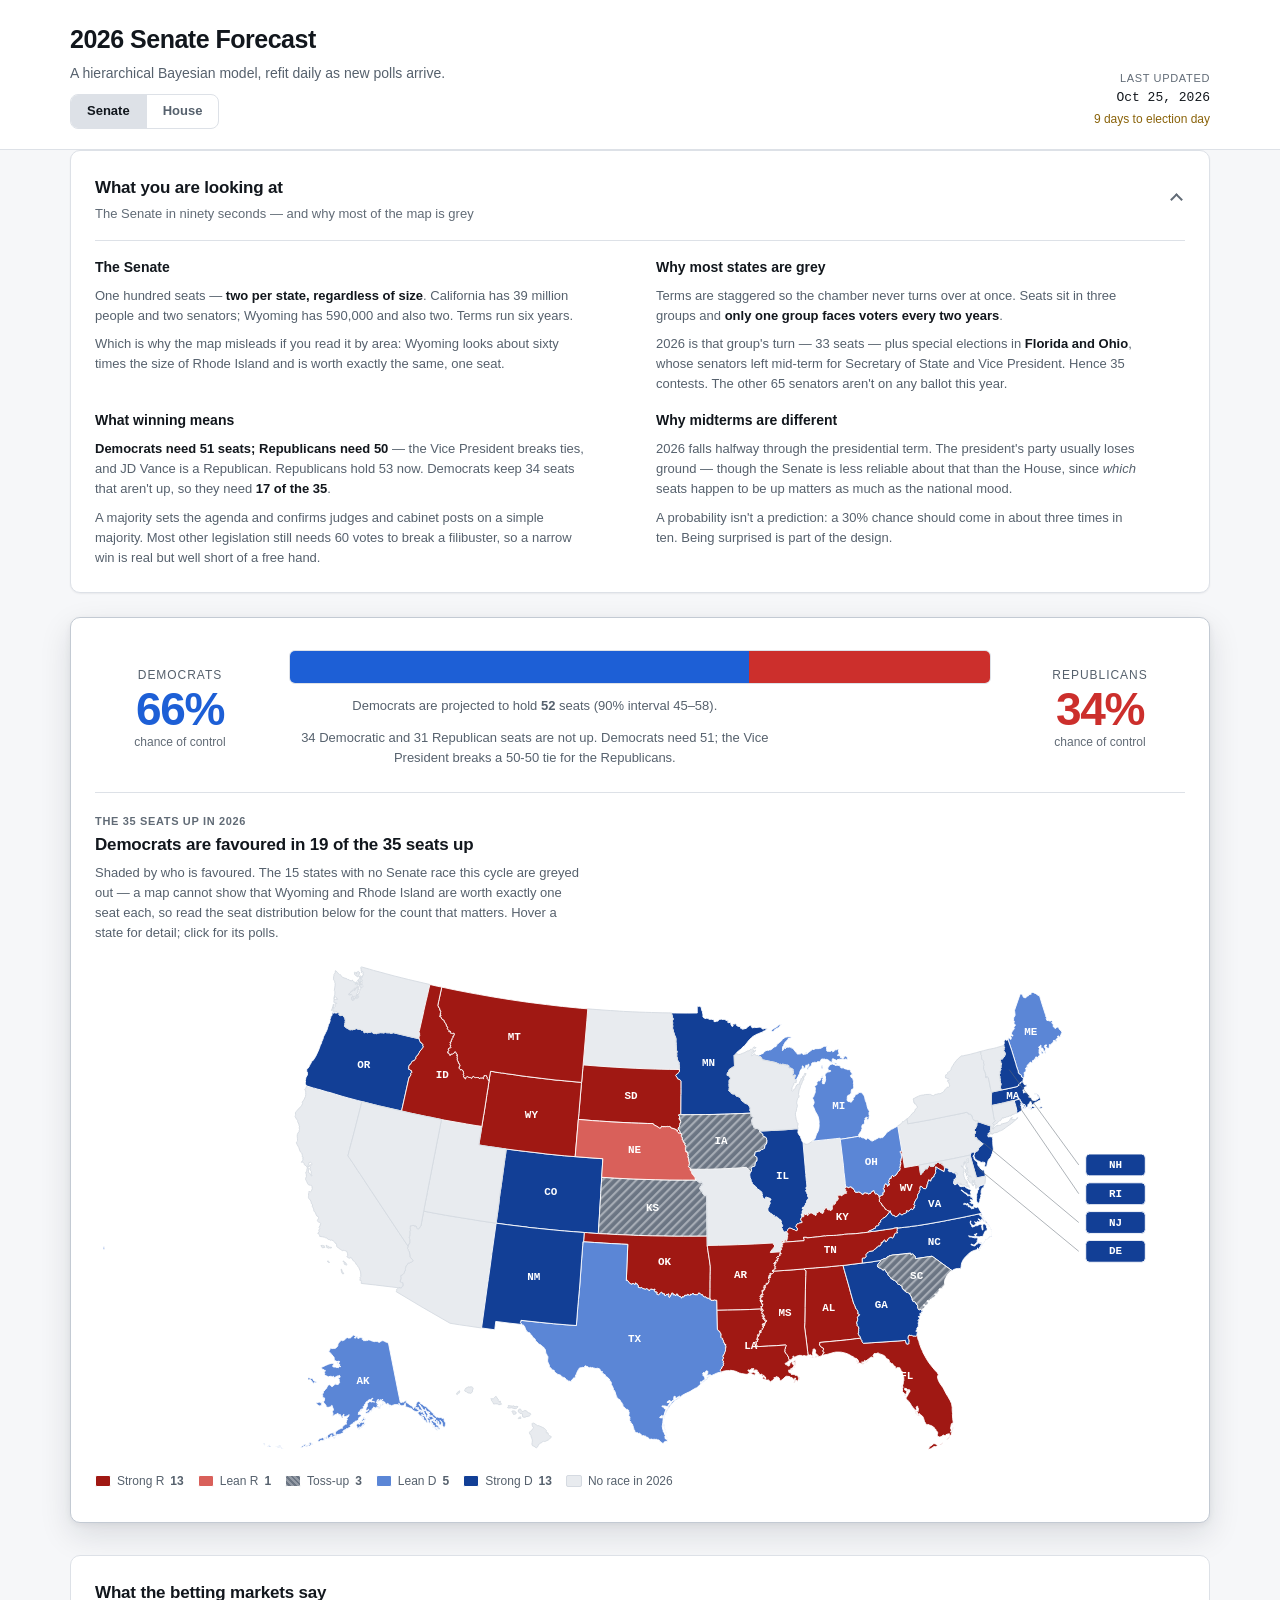
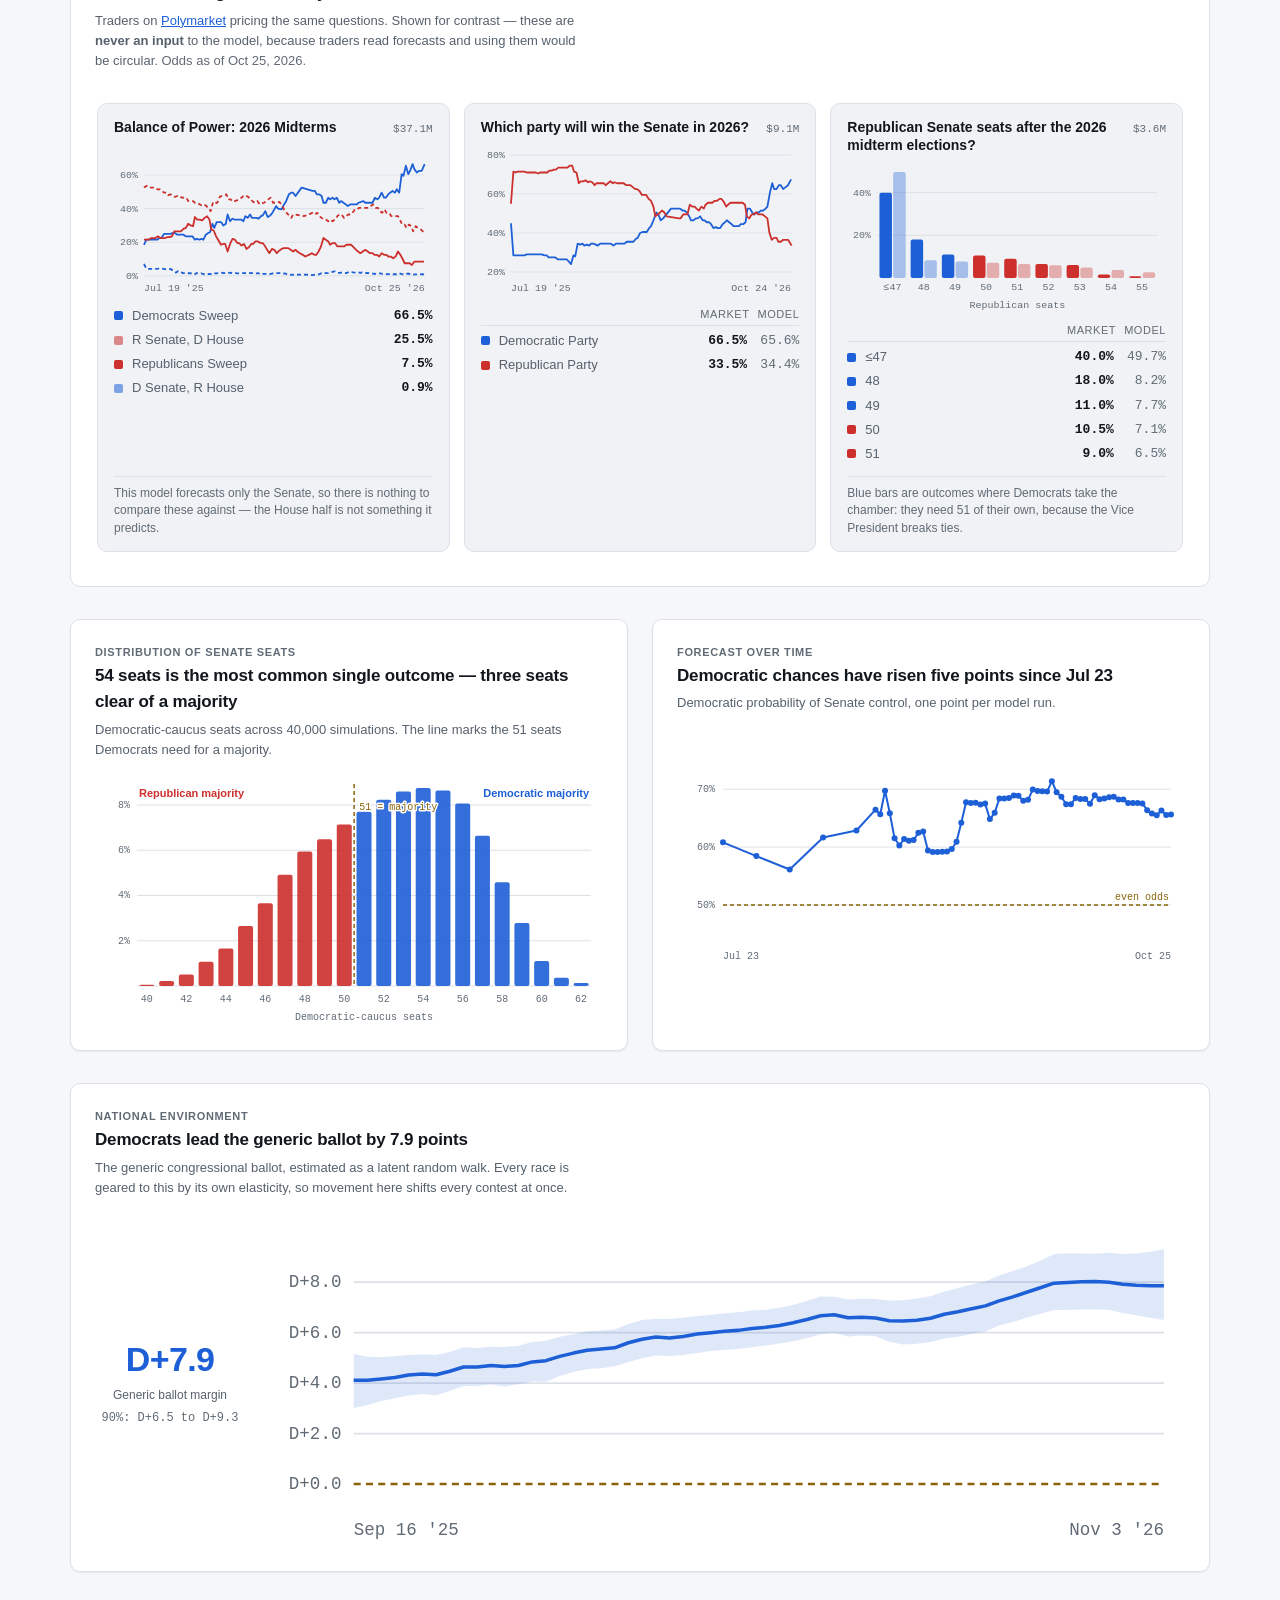
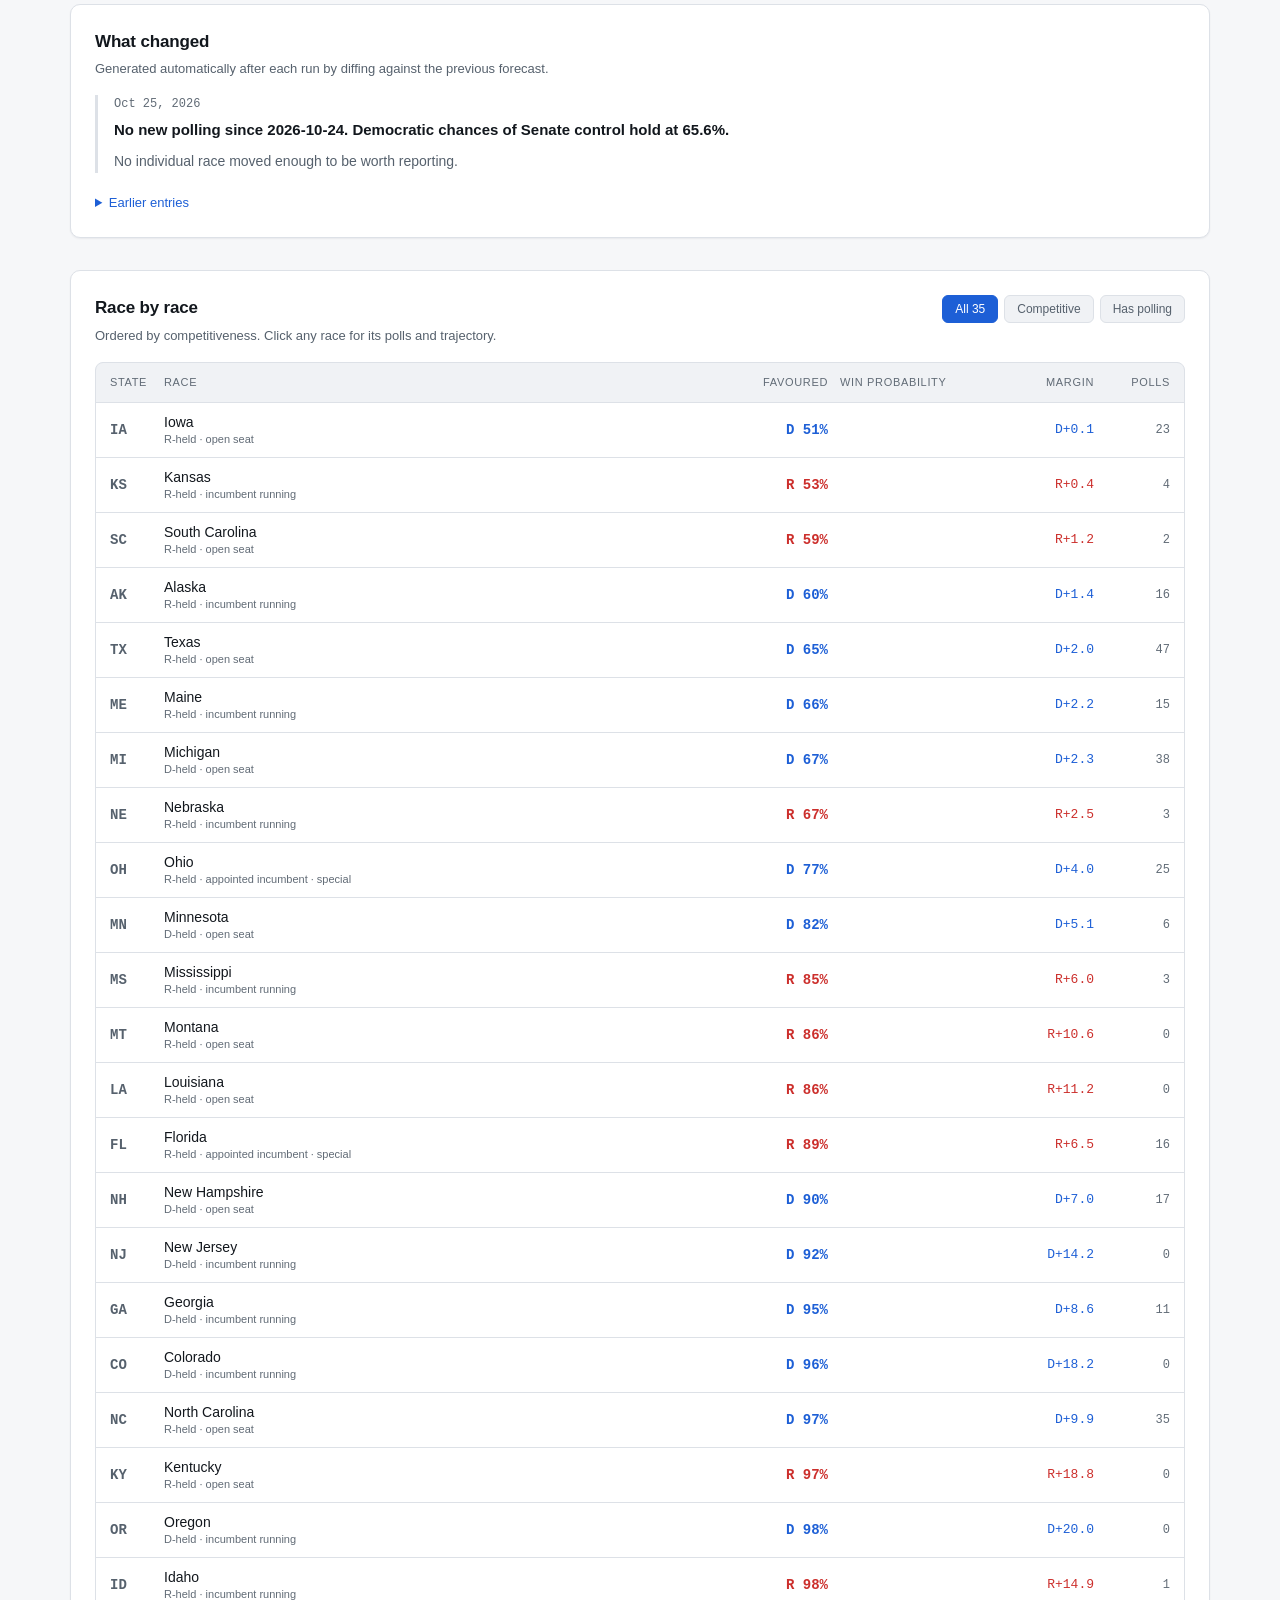
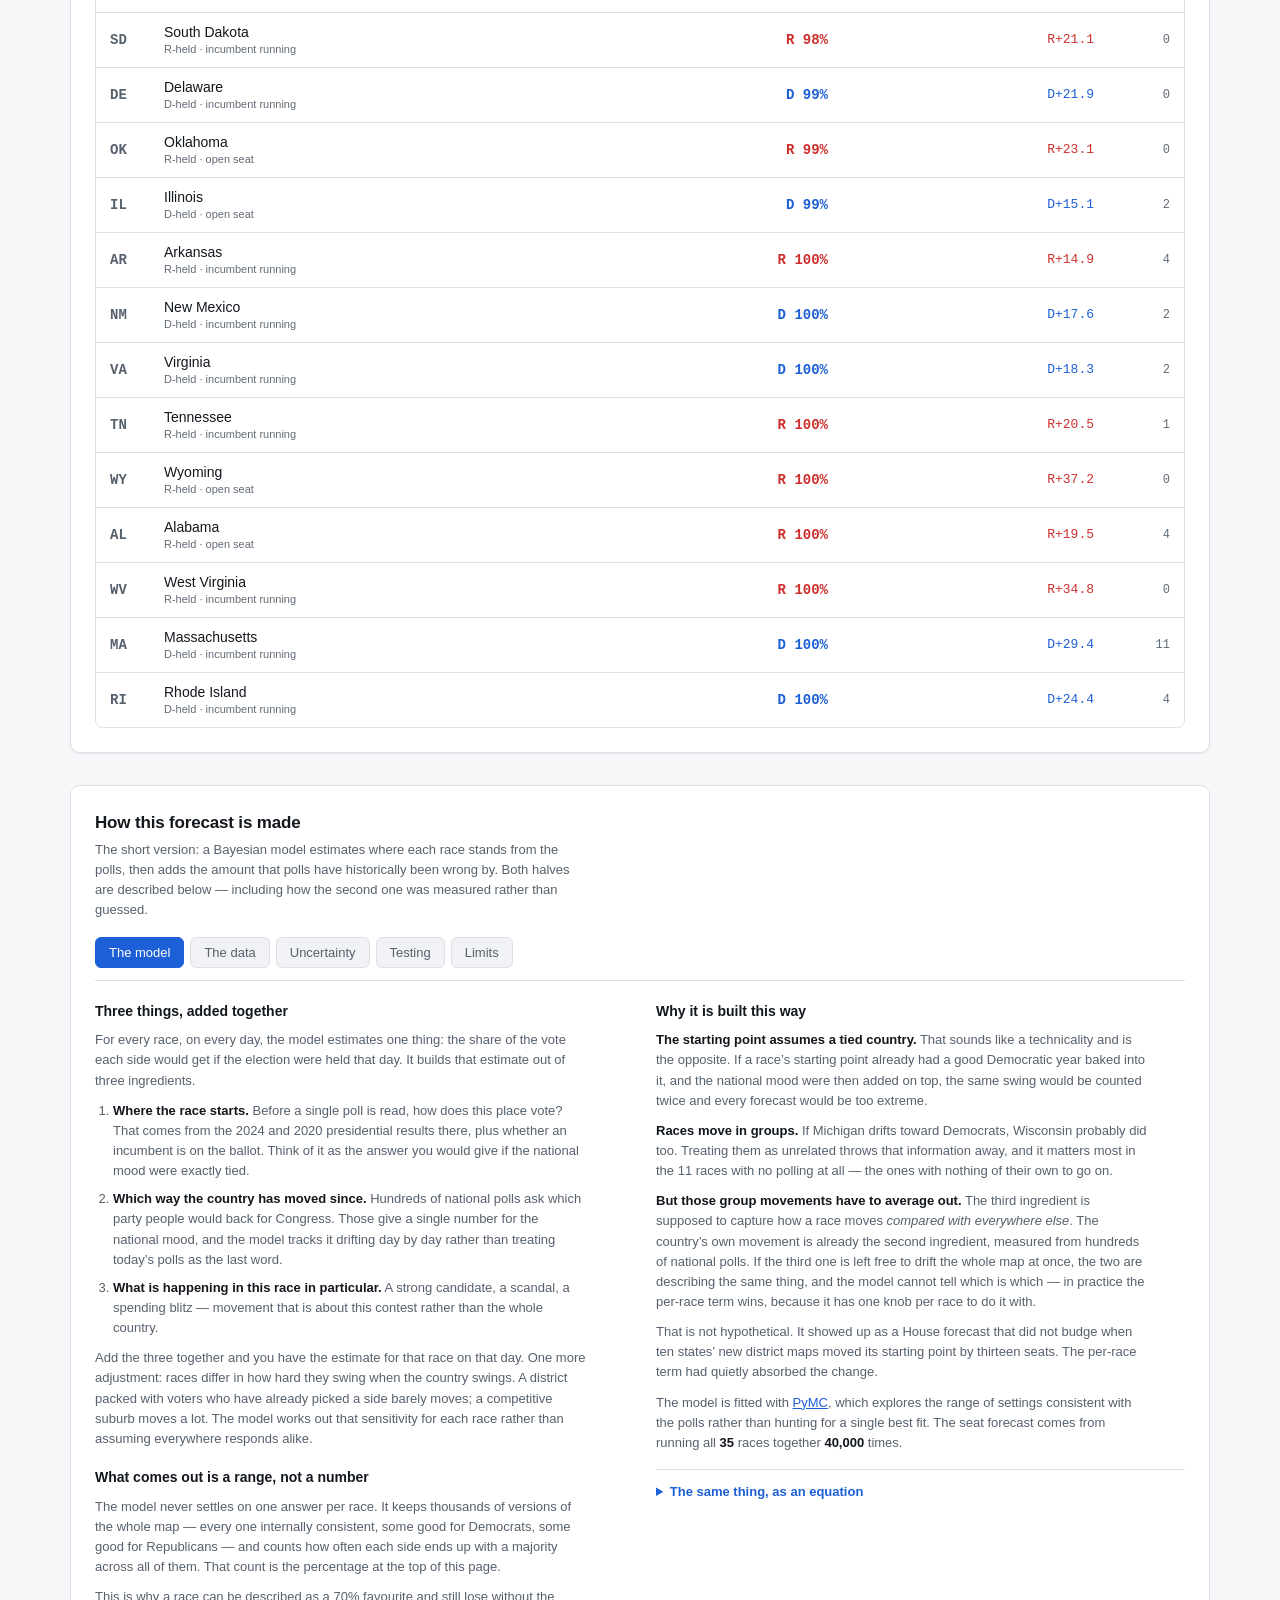
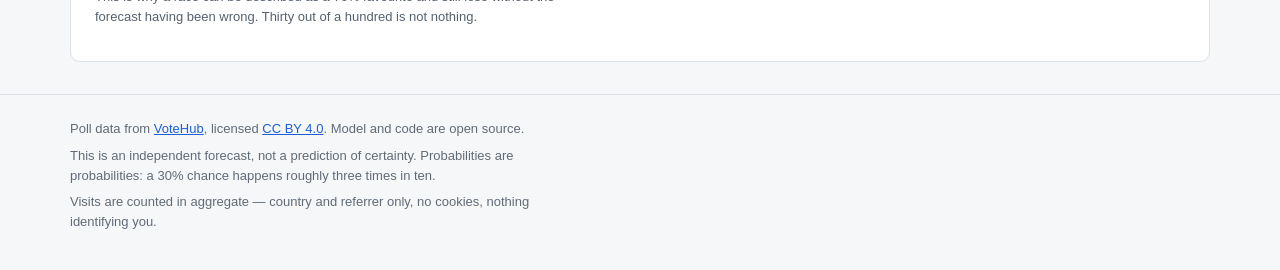
==== commit 8c8ae7b3: "Show what other forecasters say, under our own number Two forecasters was not a field, it was an ane" ====
--- a/site/index.html
+++ b/site/index.html
@@ -125,6 +125,19 @@
         <div class="prob-value" id="rep-prob">—</div>
         <div class="prob-caption">chance of control</div>
       </div>
+    </div>
+
+    <!-- ---- what other forecasters say, directly under our own number ---- -->
+    <div id="rivals" class="rivals" hidden>
+      <p class="chart-kicker">The same question, asked by other people</p>
+      <h3 class="rivals-title" id="rivals-title">—</h3>
+      <p class="card-sub rivals-sub">
+        Every published forecast of this chamber we can read, newest reading each.
+        Hand-entered from the source page with its date, because none of them
+        publishes a feed — and <strong>never an input</strong> to this model.
+      </p>
+      <ul class="rival-list" id="rival-list"></ul>
+      <p class="chart-note" id="rivals-foot"></p>
     </div>
 
     <div class="map-block" id="senate-map-block">
--- a/site/css/style.css
+++ b/site/css/style.css
@@ -1130,3 +1130,109 @@
   .market-card { flex-basis: 90%; max-width: none; padding: 13px 12px; }
   .carousel-nav { display: none; }   /* swipe is the obvious gesture on touch */
 }
+
+/* ---- What other forecasters say -------------------------------------- */
+/* Sits under the headline inside the hero card. Our own number is one row
+   among the others, sorted with them, so the comparison cannot be arranged
+   to flatter. */
+.rivals {
+  margin: var(--s-6) 0 var(--s-2);
+  padding-top: var(--s-5);
+  border-top: 1px solid var(--border);
+}
+
+.rivals-title {
+  margin: 0 0 var(--s-2);
+  font-size: var(--fs-lg);
+  font-weight: 650;
+  text-wrap: balance;
+}
+
+.rivals-sub { margin-bottom: var(--s-4); }
+
+.rival-list {
+  list-style: none;
+  margin: 0;
+  padding: 0;
+  display: flex;
+  flex-direction: column;
+  gap: var(--s-2);
+}
+
+.rival-row {
+  display: grid;
+  grid-template-columns: minmax(8.5rem, 13rem) 1fr 3.6rem 5rem;
+  align-items: center;
+  gap: var(--s-3);
+  font-size: var(--fs-sm);
+}
+
+/* The one row that is ours. Marked, not promoted: it keeps its place in the
+   sort. */
+.rival-row.mine .rival-name,
+.rival-row.mine .rival-value { font-weight: 700; color: var(--text); }
+.rival-row.mine .rival-fill { background: var(--dem); }
+
+.rival-name {
+  color: var(--text-dim);
+  min-width: 0;
+  overflow-wrap: anywhere;
+}
+.rival-name a { color: inherit; text-decoration-color: var(--border-strong); }
+.rival-name a:hover { color: var(--text); }
+
+.rival-flag,
+.rival-stale {
+  margin-left: var(--s-2);
+  font-size: var(--fs-micro);
+  color: var(--text-faint);
+  white-space: nowrap;
+}
+.rival-flag {
+  padding: 1px 5px;
+  border: 1px solid var(--border);
+  border-radius: 999px;
+}
+
+.rival-bar {
+  display: block;
+  height: 8px;
+  min-width: 0;
+  background: var(--bg-elev-2);
+  border-radius: 999px;
+  overflow: hidden;
+}
+
+.rival-fill {
+  display: block;
+  height: 100%;
+  border-radius: 999px;
+  /* Rivals sit in a muted blue so ours reads as the one being compared. */
+  background: color-mix(in srgb, var(--dem) 55%, var(--bg-elev-2));
+}
+
+.rival-value {
+  font-variant-numeric: tabular-nums;
+  text-align: right;
+  color: var(--text);
+}
+
+.rival-seats {
+  font-variant-numeric: tabular-nums;
+  text-align: right;
+  color: var(--text-faint);
+  font-size: var(--fs-xs);
+}
+
+@media (max-width: 640px) {
+  .rival-row {
+    grid-template-columns: 1fr 3.4rem;
+    grid-template-areas: "name value" "bar bar";
+    row-gap: var(--s-1);
+  }
+  .rival-name  { grid-area: name; }
+  .rival-value { grid-area: value; }
+  .rival-bar   { grid-area: bar; }
+  /* Seats are the first thing to go: the probability is the comparison. */
+  .rival-seats { display: none; }
+}
